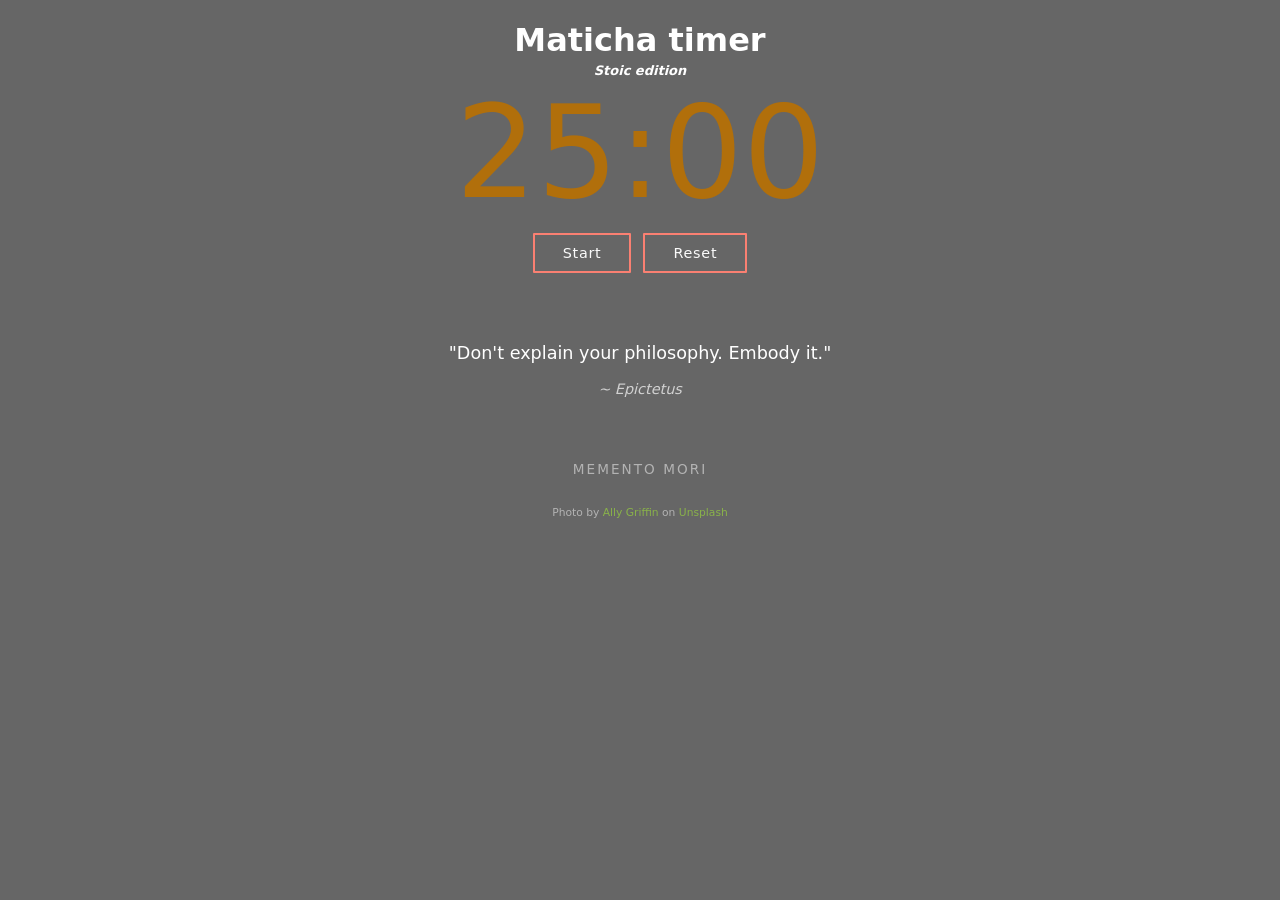
==== index.html @ 774fbf5d "Improve timer UX, code organization, and responsiveness - Replace Start/Stop with Start/Pause/Resume" ====
<!DOCTYPE html>
<html lang="en">
  <head>
    <meta charset="UTF-8" />
    <meta name="viewport" content="width=device-width, initial-scale=1.0" />
    <title>Maticha</title>
    <link rel="stylesheet" type="text/css" href="styles.css" />
  </head>
  <body>
    <h1 class="tracker_id">Maticha timer</h1>
    <h2 class="tracker_sup">Stoic edition</h2>

    <div class="timer-div">
      <p id="timer">25:00</p>
    </div>

    <div class="control-buttons">
      <button id="toggle-btn" onclick="toggleTimer()" aria-label="Start or pause the timer">Start</button>
      <button onclick="resetTimer()" aria-label="Reset the timer to 25 minutes">Reset</button>
    </div>

    <div class="quote-container"></div>

    <div class="memento">
      <p>Memento Mori</p>
    </div>

    <footer>
      <h6>
        Photo by <a href="https://unsplash.com/fr/@pixel_goods?utm_content=creditCopyText&utm_medium=referral&utm_source=unsplash">Ally Griffin</a> on <a href="https://unsplash.com/fr/photos/un-crane-avec-des-fleurs-dans-la-bouche-sur-fond-noir-hdWXQGLM7ps?utm_content=creditCopyText&utm_medium=referral&utm_source=unsplash">Unsplash</a>
      </h6>
    </footer>

    <script src="./script.js"></script>
  </body>
</html>
---- styles.css ----
@font-face {
  font-family: "Montserrat";
  src: url('fonts/Montserrat-Regular.ttf') format('truetype');
  font-weight: 400;
  font-style: normal;
}

body {
  text-align: center;
  color: white;
  font-family: "Montserrat", "Segoe UI", system-ui, sans-serif;
  background-image: linear-gradient(rgba(0,0,0,.6), rgba(0,0,0,.6)),
    url('https://images.unsplash.com/photo-1639266776002-a0c991bc26cf?q=80&w=2670&auto=format&fit=crop&ixlib=rb-4.0.3&ixid=M3wxMjA3fDB8MHxwaG90by1wYWdlfHx8fGVufDB8fHx8fA%3D%3D');
  background-size: cover;
  background-position: center center;
  background-attachment: fixed;
  min-height: 100vh;
  margin: 0;
}

#timer {
  font-size: 8em;
  color: rgb(177, 111, 11);
  margin: 0;
  line-height: 1;
}

.control-buttons {
  display: flex;
  justify-content: center;
  gap: 12px;
  margin-top: 1rem;
}

.control-buttons button {
  background: rgba(255, 255, 255, 0);
  color: #fafafa;
  border: 2px solid salmon;
  padding: 10px 28px;
  border-radius: 1px;
  cursor: pointer;
  font-family: inherit;
  font-size: 0.9rem;
  letter-spacing: 0.05em;
  transition: background-color 0.2s;
}

.control-buttons button:hover {
  background-color: #a30796;
}

.tracker_id {
  color: white;
  margin-bottom: 0;
}

.tracker_sup {
  font-size: small;
  font-style: italic;
  margin-top: 0.25rem;
}

.timer-div {
  margin: auto;
  text-align: center;
}

.quote-container {
  width: min(50%, 680px);
  margin: auto;
  text-align: center;
  padding: 3rem 1rem;
}

.quote-text {
  font-size: 1.1rem;
  line-height: 1.7;
  margin-bottom: 0.75rem;
}

.quote-author {
  font-size: 0.9rem;
  opacity: 0.7;
  font-style: italic;
  margin: 0;
}

.memento {
  opacity: 0.5;
  font-size: 0.85rem;
  letter-spacing: 0.15em;
  text-transform: uppercase;
  margin-top: 1rem;
}

footer {
  padding: 1rem;
}

footer h6 {
  font-weight: 400;
  opacity: 0.5;
  margin: 0;
}

a:link, a:visited {
  color: greenyellow;
  background-color: transparent;
  text-decoration: none;
}

@media (max-width: 600px) {
  #timer {
    font-size: 5em;
  }

  .quote-container {
    width: 90%;
  }
}
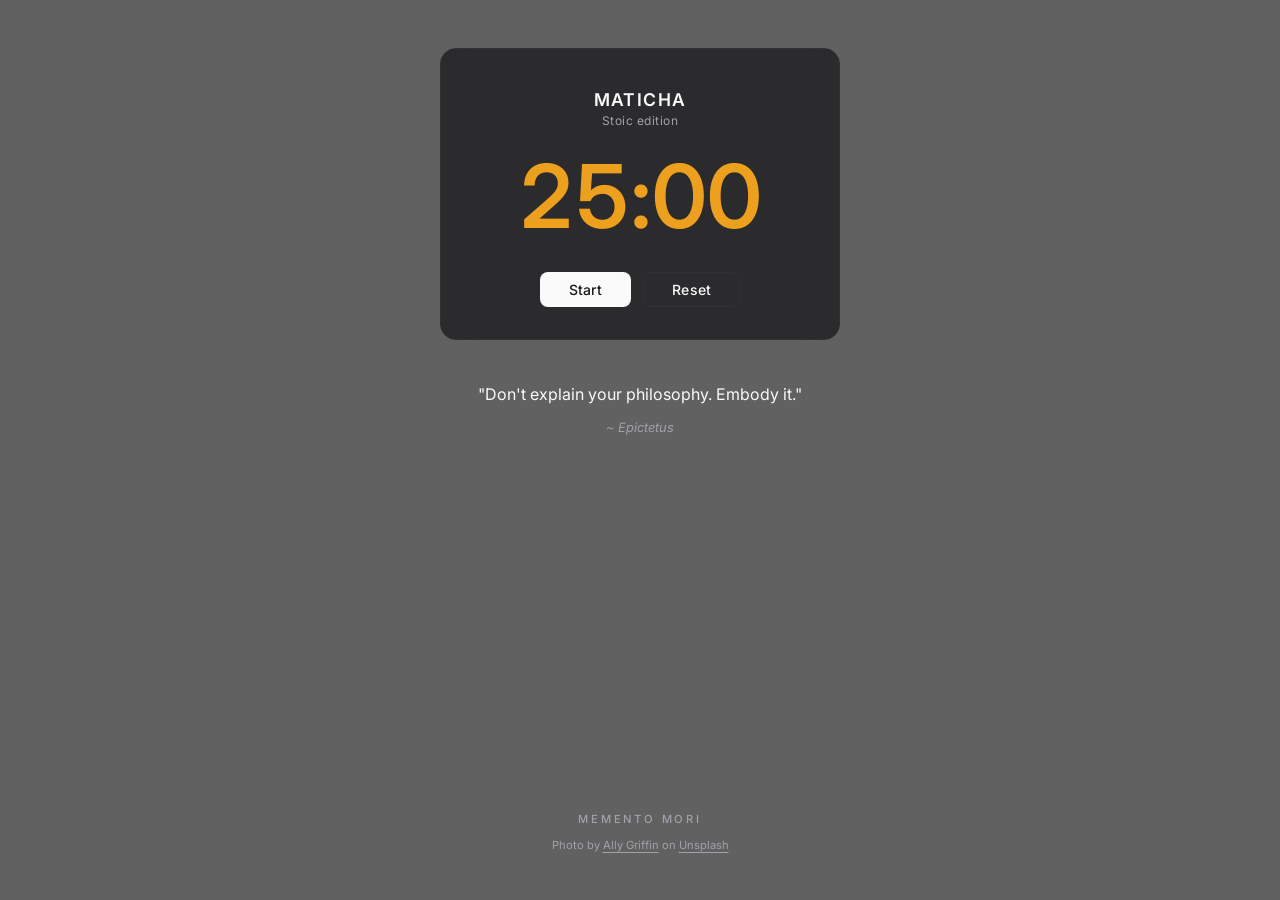
==== commit e02b837a: "Apply shadcn-inspired design system to vanilla app - Add CSS custom properties for all tokens: --for" ====
--- a/index.html
+++ b/index.html
@@ -4,31 +4,37 @@
     <meta charset="UTF-8" />
     <meta name="viewport" content="width=device-width, initial-scale=1.0" />
     <title>Maticha</title>
+    <link rel="preconnect" href="https://fonts.googleapis.com" />
+    <link rel="preconnect" href="https://fonts.gstatic.com" crossorigin />
+    <link href="https://fonts.googleapis.com/css2?family=Inter:wght@400;500;600&display=swap" rel="stylesheet" />
     <link rel="stylesheet" type="text/css" href="styles.css" />
   </head>
   <body>
-    <h1 class="tracker_id">Maticha timer</h1>
-    <h2 class="tracker_sup">Stoic edition</h2>
+    <div class="app-card">
+      <div class="card-header">
+        <h1 class="tracker_id">Maticha</h1>
+        <p class="tracker_sup">Stoic edition</p>
+      </div>
 
-    <div class="timer-div">
-      <p id="timer">25:00</p>
-    </div>
+      <div class="timer-div">
+        <p id="timer">25:00</p>
+      </div>
 
-    <div class="control-buttons">
-      <button id="toggle-btn" onclick="toggleTimer()" aria-label="Start or pause the timer">Start</button>
-      <button onclick="resetTimer()" aria-label="Reset the timer to 25 minutes">Reset</button>
+      <div class="control-buttons">
+        <button id="toggle-btn" class="btn-primary" onclick="toggleTimer()" aria-label="Start or pause the timer">Start</button>
+        <button class="btn-outline" onclick="resetTimer()" aria-label="Reset the timer to 25 minutes">Reset</button>
+      </div>
     </div>
 
     <div class="quote-container"></div>
 
-    <div class="memento">
-      <p>Memento Mori</p>
-    </div>
+    <div class="memento">Memento Mori</div>
 
     <footer>
-      <h6>
-        Photo by <a href="https://unsplash.com/fr/@pixel_goods?utm_content=creditCopyText&utm_medium=referral&utm_source=unsplash">Ally Griffin</a> on <a href="https://unsplash.com/fr/photos/un-crane-avec-des-fleurs-dans-la-bouche-sur-fond-noir-hdWXQGLM7ps?utm_content=creditCopyText&utm_medium=referral&utm_source=unsplash">Unsplash</a>
-      </h6>
+      <p>
+        Photo by <a href="https://unsplash.com/fr/@pixel_goods?utm_content=creditCopyText&utm_medium=referral&utm_source=unsplash">Ally Griffin</a>
+        on <a href="https://unsplash.com/fr/photos/un-crane-avec-des-fleurs-dans-la-bouche-sur-fond-noir-hdWXQGLM7ps?utm_content=creditCopyText&utm_medium=referral&utm_source=unsplash">Unsplash</a>
+      </p>
     </footer>
 
     <script src="./script.js"></script>
--- a/styles.css
+++ b/styles.css
@@ -1,120 +1,196 @@
-@font-face {
-  font-family: "Montserrat";
-  src: url('fonts/Montserrat-Regular.ttf') format('truetype');
-  font-weight: 400;
-  font-style: normal;
+/* shadcn-inspired design tokens */
+:root {
+  --foreground:        hsl(0 0% 98%);
+  --muted:             hsl(240 3.7% 15.9%);
+  --muted-foreground:  hsl(240 5% 64.9%);
+  --border:            hsl(240 3.7% 20%);
+  --card-bg:           hsl(240 10% 6% / 0.65);
+  --accent-timer:      hsl(38 85% 52%);
+  --radius:            0.5rem;
+}
+
+/* ─── Reset & base ─────────────────────────────────────────────────── */
+
+*, *::before, *::after {
+  box-sizing: border-box;
+  margin: 0;
+  padding: 0;
 }
 
 body {
-  text-align: center;
-  color: white;
-  font-family: "Montserrat", "Segoe UI", system-ui, sans-serif;
-  background-image: linear-gradient(rgba(0,0,0,.6), rgba(0,0,0,.6)),
+  font-family: "Inter", "Segoe UI", system-ui, sans-serif;
+  font-size: 16px;
+  color: var(--foreground);
+  background-image:
+    linear-gradient(rgba(0, 0, 0, 0.62), rgba(0, 0, 0, 0.62)),
     url('https://images.unsplash.com/photo-1639266776002-a0c991bc26cf?q=80&w=2670&auto=format&fit=crop&ixlib=rb-4.0.3&ixid=M3wxMjA3fDB8MHxwaG90by1wYWdlfHx8fGVufDB8fHx8fA%3D%3D');
   background-size: cover;
-  background-position: center center;
+  background-position: center;
   background-attachment: fixed;
   min-height: 100vh;
-  margin: 0;
+  display: flex;
+  flex-direction: column;
+  align-items: center;
+  padding: 3rem 1rem 2rem;
+}
+
+/* ─── Card ──────────────────────────────────────────────────────────── */
+
+.app-card {
+  background: var(--card-bg);
+  backdrop-filter: blur(16px);
+  -webkit-backdrop-filter: blur(16px);
+  border: 1px solid var(--border);
+  border-radius: calc(var(--radius) * 2);
+  padding: 2.5rem 3rem 2rem;
+  width: 100%;
+  max-width: 400px;
+  text-align: center;
+}
+
+.card-header {
+  margin-bottom: 1.5rem;
+}
+
+.tracker_id {
+  font-size: 1.1rem;
+  font-weight: 600;
+  letter-spacing: 0.08em;
+  text-transform: uppercase;
+  color: var(--foreground);
+}
+
+.tracker_sup {
+  font-size: 0.75rem;
+  font-weight: 400;
+  color: var(--muted-foreground);
+  letter-spacing: 0.04em;
+  margin-top: 0.2rem;
+}
+
+/* ─── Timer ─────────────────────────────────────────────────────────── */
+
+.timer-div {
+  margin-bottom: 2rem;
 }
 
 #timer {
-  font-size: 8em;
-  color: rgb(177, 111, 11);
-  margin: 0;
+  font-size: 5.5rem;
+  font-weight: 600;
+  color: var(--accent-timer);
+  letter-spacing: -0.02em;
   line-height: 1;
+  font-variant-numeric: tabular-nums;
 }
+
+/* ─── Buttons ───────────────────────────────────────────────────────── */
 
 .control-buttons {
   display: flex;
   justify-content: center;
-  gap: 12px;
-  margin-top: 1rem;
+  gap: 0.75rem;
 }
 
 .control-buttons button {
-  background: rgba(255, 255, 255, 0);
-  color: #fafafa;
-  border: 2px solid salmon;
-  padding: 10px 28px;
-  border-radius: 1px;
+  font-family: inherit;
+  font-size: 0.875rem;
+  font-weight: 500;
+  padding: 0.5rem 1.75rem;
+  border-radius: var(--radius);
   cursor: pointer;
-  font-family: inherit;
-  font-size: 0.9rem;
-  letter-spacing: 0.05em;
-  transition: background-color 0.2s;
+  transition: background-color 0.15s, opacity 0.15s;
+  letter-spacing: 0.02em;
 }
 
-.control-buttons button:hover {
-  background-color: #a30796;
+.btn-primary {
+  background: var(--foreground);
+  color: hsl(240 5.9% 10%);
+  border: 1px solid transparent;
 }
 
-.tracker_id {
-  color: white;
-  margin-bottom: 0;
+.btn-primary:hover {
+  opacity: 0.88;
 }
 
-.tracker_sup {
-  font-size: small;
-  font-style: italic;
-  margin-top: 0.25rem;
+.btn-outline {
+  background: transparent;
+  color: var(--foreground);
+  border: 1px solid var(--border);
 }
 
-.timer-div {
-  margin: auto;
-  text-align: center;
+.btn-outline:hover {
+  background: var(--muted);
 }
 
+/* ─── Quote ─────────────────────────────────────────────────────────── */
+
 .quote-container {
-  width: min(50%, 680px);
-  margin: auto;
+  width: min(52%, 640px);
   text-align: center;
-  padding: 3rem 1rem;
+  padding: 2.5rem 0;
+  flex-shrink: 0;
 }
 
 .quote-text {
-  font-size: 1.1rem;
-  line-height: 1.7;
+  font-size: 1rem;
+  line-height: 1.75;
+  color: var(--foreground);
   margin-bottom: 0.75rem;
 }
 
 .quote-author {
-  font-size: 0.9rem;
-  opacity: 0.7;
+  font-size: 0.8rem;
+  color: var(--muted-foreground);
   font-style: italic;
-  margin: 0;
 }
 
+/* ─── Memento Mori ──────────────────────────────────────────────────── */
+
 .memento {
-  opacity: 0.5;
-  font-size: 0.85rem;
-  letter-spacing: 0.15em;
+  font-size: 0.7rem;
+  font-weight: 500;
+  letter-spacing: 0.25em;
   text-transform: uppercase;
-  margin-top: 1rem;
+  color: var(--muted-foreground);
+  margin-top: auto;
+  padding-top: 2rem;
 }
 
+/* ─── Footer ────────────────────────────────────────────────────────── */
+
 footer {
-  padding: 1rem;
+  margin-top: 0.75rem;
+  padding-bottom: 1rem;
 }
 
-footer h6 {
-  font-weight: 400;
-  opacity: 0.5;
-  margin: 0;
+footer p {
+  font-size: 0.7rem;
+  color: var(--muted-foreground);
 }
 
-a:link, a:visited {
-  color: greenyellow;
-  background-color: transparent;
-  text-decoration: none;
+a {
+  color: var(--muted-foreground);
+  text-decoration: underline;
+  text-underline-offset: 3px;
+  transition: color 0.15s;
 }
 
-@media (max-width: 600px) {
+a:hover {
+  color: var(--foreground);
+}
+
+/* ─── Mobile ────────────────────────────────────────────────────────── */
+
+@media (max-width: 480px) {
+  .app-card {
+    padding: 2rem 1.5rem 1.5rem;
+  }
+
   #timer {
-    font-size: 5em;
+    font-size: 4rem;
   }
 
   .quote-container {
-    width: 90%;
+    width: 92%;
   }
 }
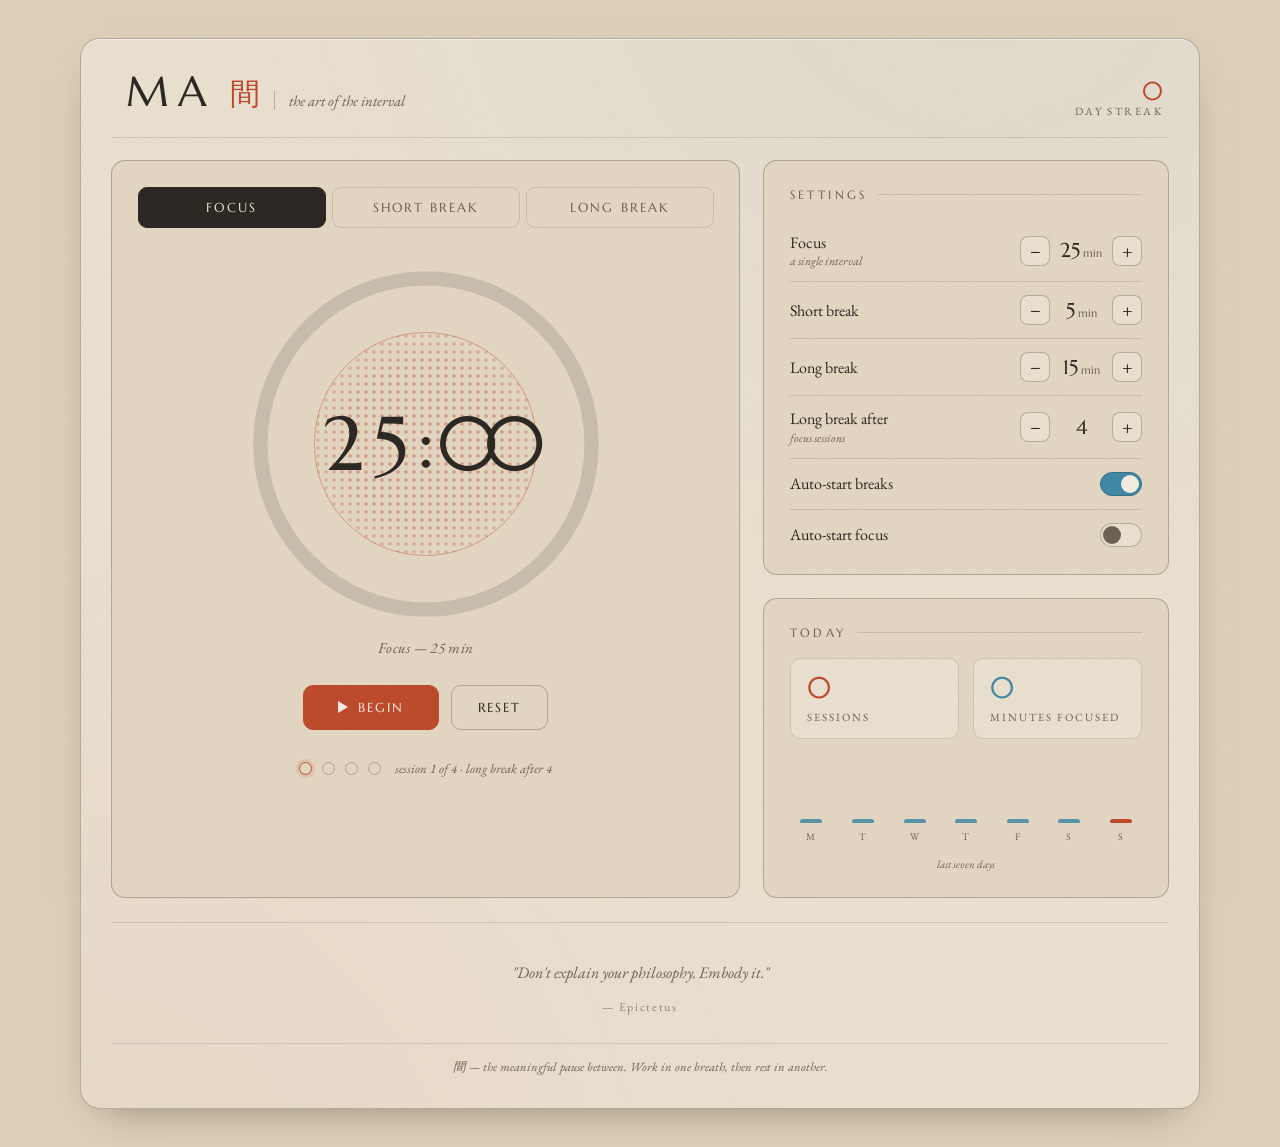
==== commit b39210ec: "Redesign as MA · 間 — woodblock aesthetic, full Pomodoro feature set Replaces the single-mode dark gl" ====
--- a/index.html
+++ b/index.html
@@ -1,42 +1,152 @@
 <!DOCTYPE html>
 <html lang="en">
-  <head>
-    <meta charset="UTF-8" />
-    <meta name="viewport" content="width=device-width, initial-scale=1.0" />
-    <title>Maticha</title>
-    <link rel="preconnect" href="https://fonts.googleapis.com" />
-    <link rel="preconnect" href="https://fonts.gstatic.com" crossorigin />
-    <link href="https://fonts.googleapis.com/css2?family=Inter:wght@400;500;600&display=swap" rel="stylesheet" />
-    <link rel="stylesheet" type="text/css" href="styles.css" />
-  </head>
-  <body>
-    <div class="app-card">
-      <div class="card-header">
-        <h1 class="tracker_id">Maticha</h1>
-        <p class="tracker_sup">Stoic edition</p>
+<head>
+  <meta charset="UTF-8" />
+  <meta name="viewport" content="width=device-width, initial-scale=1.0" />
+  <title>MA · 間 — Maticha</title>
+  <link rel="preconnect" href="https://fonts.googleapis.com" />
+  <link rel="preconnect" href="https://fonts.gstatic.com" crossorigin />
+  <link href="https://fonts.googleapis.com/css2?family=Marcellus&family=EB+Garamond:ital,wght@0,400;0,500;1,400&display=swap" rel="stylesheet" />
+  <link rel="stylesheet" href="styles.css" />
+</head>
+<body class="grain">
+  <div class="app">
+    <div class="board">
+
+      <div class="top">
+        <div class="brand">
+          <span class="mark">MA</span>
+          <span class="kanji">間</span>
+          <span class="tag">the art of the interval</span>
+        </div>
+        <div class="top-right">
+          <div class="streak">
+            <div class="n" id="streak-count">0</div>
+            <div class="l">day streak</div>
+          </div>
+        </div>
       </div>
 
-      <div class="timer-div">
-        <p id="timer">25:00</p>
+      <div class="grid">
+
+        <!-- Left panel: Timer -->
+        <div class="panel">
+          <div class="modes">
+            <button class="mode active" data-mode="focus">Focus</button>
+            <button class="mode" data-mode="short">Short Break</button>
+            <button class="mode" data-mode="long">Long Break</button>
+          </div>
+
+          <div class="hero">
+            <div class="dial">
+              <svg viewBox="0 0 100 100" aria-hidden="true">
+                <circle class="ring-track" cx="50" cy="50" r="46" />
+                <circle class="ring-prog" id="ring-prog" cx="50" cy="50" r="46"
+                  stroke-dasharray="289.027"
+                  stroke-dashoffset="289.027" />
+              </svg>
+              <div class="disc" id="disc">
+                <div class="time" id="timer-display"></div>
+              </div>
+            </div>
+
+            <div class="phase" id="phase-text">Focus — 25 min</div>
+
+            <div class="controls">
+              <button class="btn primary" id="toggle-btn" aria-label="Begin timer">
+                <span class="play"></span>Begin
+              </button>
+              <button class="btn" id="reset-btn" aria-label="Reset timer">Reset</button>
+            </div>
+
+            <div class="session">
+              <div class="dots" id="session-dots"></div>
+              <span class="lab" id="session-label"></span>
+            </div>
+          </div>
+        </div>
+
+        <!-- Right column: Settings + Stats -->
+        <div class="col-right">
+          <div class="panel">
+            <div class="panel-label">Settings</div>
+
+            <div class="set-row">
+              <div><div class="name">Focus</div><div class="sub">a single interval</div></div>
+              <div class="stepper" data-key="focus" data-min="5" data-max="90" data-step="5">
+                <button class="step-btn step-dec" aria-label="Decrease focus duration">−</button>
+                <div class="val"><span class="step-val">25</span><span class="unit"> min</span></div>
+                <button class="step-btn step-inc" aria-label="Increase focus duration">+</button>
+              </div>
+            </div>
+
+            <div class="set-row">
+              <div><div class="name">Short break</div></div>
+              <div class="stepper" data-key="short" data-min="1" data-max="30" data-step="1">
+                <button class="step-btn step-dec" aria-label="Decrease short break duration">−</button>
+                <div class="val"><span class="step-val">5</span><span class="unit"> min</span></div>
+                <button class="step-btn step-inc" aria-label="Increase short break duration">+</button>
+              </div>
+            </div>
+
+            <div class="set-row">
+              <div><div class="name">Long break</div></div>
+              <div class="stepper" data-key="long" data-min="5" data-max="45" data-step="5">
+                <button class="step-btn step-dec" aria-label="Decrease long break duration">−</button>
+                <div class="val"><span class="step-val">15</span><span class="unit"> min</span></div>
+                <button class="step-btn step-inc" aria-label="Increase long break duration">+</button>
+              </div>
+            </div>
+
+            <div class="set-row">
+              <div><div class="name">Long break after</div><div class="sub">focus sessions</div></div>
+              <div class="stepper" data-key="interval" data-min="2" data-max="8" data-step="1">
+                <button class="step-btn step-dec" aria-label="Decrease long break interval">−</button>
+                <div class="val"><span class="step-val">4</span><span class="unit"></span></div>
+                <button class="step-btn step-inc" aria-label="Increase long break interval">+</button>
+              </div>
+            </div>
+
+            <div class="set-row">
+              <div><div class="name">Auto-start breaks</div></div>
+              <button class="toggle on" data-key="autoBreak" aria-pressed="true" aria-label="Toggle auto-start breaks"></button>
+            </div>
+
+            <div class="set-row">
+              <div><div class="name">Auto-start focus</div></div>
+              <button class="toggle" data-key="autoFocus" aria-pressed="false" aria-label="Toggle auto-start focus"></button>
+            </div>
+          </div>
+
+          <div class="panel">
+            <div class="panel-label">Today</div>
+            <div class="stat-grid">
+              <div class="stat">
+                <div class="n red" id="stat-sessions">0</div>
+                <div class="l">sessions</div>
+              </div>
+              <div class="stat">
+                <div class="n blue" id="stat-minutes">0</div>
+                <div class="l">minutes focused</div>
+              </div>
+            </div>
+            <div class="chart" id="chart"></div>
+            <div class="chart-label">last seven days</div>
+          </div>
+        </div>
+
       </div>
 
-      <div class="control-buttons">
-        <button id="toggle-btn" class="btn-primary" onclick="toggleTimer()" aria-label="Start or pause the timer">Start</button>
-        <button class="btn-outline" onclick="resetTimer()" aria-label="Reset the timer to 25 minutes">Reset</button>
+      <!-- Stoic quotes -->
+      <div class="quote-row">
+        <p class="quote-text" id="quote-text"></p>
+        <p class="quote-author" id="quote-author"></p>
       </div>
+
+      <div class="note">間 — the meaningful pause between. Work in one breath, then rest in another.</div>
     </div>
+  </div>
 
-    <div class="quote-container"></div>
-
-    <div class="memento">Memento Mori</div>
-
-    <footer>
-      <p>
-        Photo by <a href="https://unsplash.com/fr/@pixel_goods?utm_content=creditCopyText&utm_medium=referral&utm_source=unsplash">Ally Griffin</a>
-        on <a href="https://unsplash.com/fr/photos/un-crane-avec-des-fleurs-dans-la-bouche-sur-fond-noir-hdWXQGLM7ps?utm_content=creditCopyText&utm_medium=referral&utm_source=unsplash">Unsplash</a>
-      </p>
-    </footer>
-
-    <script src="./script.js"></script>
-  </body>
+  <script src="./script.js"></script>
+</body>
 </html>
--- a/styles.css
+++ b/styles.css
@@ -1,196 +1,346 @@
-/* shadcn-inspired design tokens */
+/* ============================================================
+   MA · 間 — Maticha Focus Timer
+   Woodblock / ukiyo-e ink-print aesthetic
+   ============================================================ */
+
 :root {
-  --foreground:        hsl(0 0% 98%);
-  --muted:             hsl(240 3.7% 15.9%);
-  --muted-foreground:  hsl(240 5% 64.9%);
-  --border:            hsl(240 3.7% 20%);
-  --card-bg:           hsl(240 10% 6% / 0.65);
-  --accent-timer:      hsl(38 85% 52%);
-  --radius:            0.5rem;
-}
-
-/* ─── Reset & base ─────────────────────────────────────────────────── */
-
-*, *::before, *::after {
-  box-sizing: border-box;
-  margin: 0;
-  padding: 0;
-}
+  --paper:      #ddcfb8;
+  --paper-2:    #e9dfcf;
+  --paper-3:    #e2d6c2;
+  --red:        #bd4a2c;
+  --red-deep:   #a23a20;
+  --blue:       #3f88a3;
+  --blue-deep:  #336f88;
+  --ink:        #2c2823;
+  --ink-mute:   #6b6155;
+  --key:        rgba(44,40,35,.28);
+  --key-soft:   rgba(44,40,35,.14);
+  --shadow:     0 1px 0 rgba(255,255,255,.5) inset, 0 18px 40px -24px rgba(44,40,35,.55);
+  --serif:      'EB Garamond', Georgia, serif;
+  --display:    'Marcellus', 'EB Garamond', serif;
+  --r:          14px;
+}
+
+*, *::before, *::after { box-sizing: border-box; }
+html, body { margin: 0; height: 100%; }
 
 body {
-  font-family: "Inter", "Segoe UI", system-ui, sans-serif;
-  font-size: 16px;
-  color: var(--foreground);
-  background-image:
-    linear-gradient(rgba(0, 0, 0, 0.62), rgba(0, 0, 0, 0.62)),
-    url('https://images.unsplash.com/photo-1639266776002-a0c991bc26cf?q=80&w=2670&auto=format&fit=crop&ixlib=rb-4.0.3&ixid=M3wxMjA3fDB8MHxwaG90by1wYWdlfHx8fGVufDB8fHx8fA%3D%3D');
-  background-size: cover;
-  background-position: center;
-  background-attachment: fixed;
-  min-height: 100vh;
+  font-family: var(--serif);
+  color: var(--ink);
+  background: var(--paper);
+  -webkit-font-smoothing: antialiased;
+  text-rendering: optimizeLegibility;
+}
+
+/* paper grain overlay */
+.grain::before {
+  content: "";
+  position: fixed; inset: 0;
+  background-image: url("data:image/svg+xml,%3Csvg xmlns='http://www.w3.org/2000/svg' width='160' height='160'%3E%3Cfilter id='n'%3E%3CfeTurbulence type='fractalNoise' baseFrequency='.9' numOctaves='2' stitchTiles='stitch'/%3E%3C/filter%3E%3Crect width='100%25' height='100%25' filter='url(%23n)' opacity='.5'/%3E%3C/svg%3E");
+  opacity: .05;
+  mix-blend-mode: multiply;
+  pointer-events: none;
+  z-index: 9999;
+}
+
+/* ─── Layout ────────────────────────────────────────────────── */
+
+.app {
+  min-height: 100%;
   display: flex;
-  flex-direction: column;
   align-items: center;
-  padding: 3rem 1rem 2rem;
-}
-
-/* ─── Card ──────────────────────────────────────────────────────────── */
-
-.app-card {
-  background: var(--card-bg);
-  backdrop-filter: blur(16px);
-  -webkit-backdrop-filter: blur(16px);
-  border: 1px solid var(--border);
-  border-radius: calc(var(--radius) * 2);
-  padding: 2.5rem 3rem 2rem;
-  width: 100%;
-  max-width: 400px;
+  justify-content: center;
+  padding: clamp(16px,3vw,44px);
+}
+
+.board {
+  width: min(1120px,100%);
+  background:
+    radial-gradient(120% 120% at 80% -10%, rgba(63,136,163,.06), transparent 55%),
+    radial-gradient(120% 120% at 0% 110%, rgba(189,74,44,.06), transparent 55%),
+    var(--paper-2);
+  border: 1px solid var(--key);
+  border-radius: calc(var(--r) + 6px);
+  box-shadow: var(--shadow);
+  padding: clamp(18px,2.4vw,30px);
+}
+
+/* ─── Header ────────────────────────────────────────────────── */
+
+.top {
+  display: flex; align-items: flex-end; justify-content: space-between;
+  gap: 24px; padding: 4px 6px 20px;
+  border-bottom: 1px solid var(--key-soft);
+  margin-bottom: 22px;
+}
+.brand { display: flex; align-items: baseline; gap: 14px; }
+.brand .mark {
+  font-family: var(--display);
+  font-size: clamp(30px,3.4vw,42px);
+  letter-spacing: .22em;
+  line-height: .9;
+  padding-left: .22em;
+}
+.brand .kanji {
+  font-size: clamp(22px,2.6vw,30px);
+  color: var(--red);
+  font-family: var(--display);
+  position: relative; top: -2px;
+}
+.brand .tag {
+  font-style: italic; color: var(--ink-mute);
+  font-size: clamp(12px,1.3vw,15px);
+  border-left: 1px solid var(--key);
+  padding-left: 14px;
+}
+.top-right { display: flex; align-items: center; gap: 22px; }
+.streak { text-align: right; line-height: 1.1; }
+.streak .n { font-family: var(--display); font-size: 26px; color: var(--red); }
+.streak .l { font-size: 11px; letter-spacing: .22em; text-transform: uppercase; color: var(--ink-mute); }
+
+/* ─── Grid ──────────────────────────────────────────────────── */
+
+.grid {
+  display: grid;
+  grid-template-columns: 1.55fr 1fr;
+  gap: clamp(16px,1.8vw,24px);
+}
+@media (max-width: 840px) {
+  .grid { grid-template-columns: 1fr; }
+}
+
+/* ─── Panel ─────────────────────────────────────────────────── */
+
+.panel {
+  background: var(--paper-3);
+  border: 1px solid var(--key);
+  border-radius: var(--r);
+  padding: clamp(18px,2vw,26px);
+}
+.panel-label {
+  font-family: var(--display);
+  font-size: 12px; letter-spacing: .28em; text-transform: uppercase;
+  color: var(--ink-mute);
+  display: flex; align-items: center; gap: 10px;
+  margin-bottom: 18px;
+}
+.panel-label::after { content: ""; flex: 1; height: 1px; background: var(--key-soft); }
+
+.col-right { display: flex; flex-direction: column; gap: clamp(16px,1.8vw,24px); }
+
+/* ─── Mode tabs ─────────────────────────────────────────────── */
+
+.modes {
+  display: grid; grid-template-columns: repeat(3,1fr);
+  gap: 6px; margin-bottom: clamp(20px,3vw,34px);
+}
+.mode {
+  appearance: none; border: 1px solid var(--key-soft);
+  background: transparent; cursor: pointer;
+  font-family: var(--display); color: var(--ink-mute);
+  font-size: clamp(11px,1.2vw,13px); letter-spacing: .16em; text-transform: uppercase;
+  padding: 11px 6px; border-radius: 9px;
+  transition: .25s ease;
+}
+.mode:hover { color: var(--ink); border-color: var(--key); }
+.mode.active { color: var(--paper-2); background: var(--ink); border-color: var(--ink); }
+
+/* ─── Timer hero ────────────────────────────────────────────── */
+
+.hero { display: flex; flex-direction: column; align-items: center; }
+
+.dial {
+  position: relative;
+  width: clamp(248px,32vw,360px);
+  aspect-ratio: 1;
+  display: grid; place-items: center;
+  margin: 2px 0 8px;
+}
+.dial svg {
+  position: absolute; inset: 0; width: 100%; height: 100%;
+  transform: rotate(-90deg); overflow: visible;
+}
+.ring-track { fill: none; stroke: var(--key); stroke-width: 4; opacity: .5; }
+.ring-prog {
+  fill: none; stroke-width: 7; stroke-linecap: round;
+  transition: stroke-dashoffset .9s linear, stroke .5s ease;
+}
+
+/* halftone disc */
+.disc {
+  width: 62%; aspect-ratio: 1; border-radius: 50%;
+  display: grid; place-items: center;
+  position: relative; isolation: isolate;
+  transition: color .5s ease;
+}
+.disc::before {
+  content: ""; position: absolute; inset: 0; border-radius: 50%;
+  background: radial-gradient(circle at center, currentColor 28%, transparent 30%) 0 0 / 8px 8px;
+  opacity: .34;
+  -webkit-mask: radial-gradient(circle at center, #000 52%, transparent 96%);
+          mask: radial-gradient(circle at center, #000 52%, transparent 96%);
+  z-index: -1;
+}
+.disc::after {
+  content: ""; position: absolute; inset: 0; border-radius: 50%;
+  border: 1.5px solid currentColor; opacity: .42;
+  z-index: -1;
+}
+
+.time {
+  font-family: var(--display);
+  color: var(--ink);
+  font-size: clamp(48px,7vw,76px);
+  line-height: 1;
+  display: flex; align-items: baseline;
+  user-select: none;
+}
+.time .d { width: .62em; text-align: center; }
+.time .c { width: .3em; text-align: center; position: relative; top: -.04em; }
+
+.phase {
+  font-style: italic; color: var(--ink-mute);
+  font-size: clamp(13px,1.4vw,15px);
+  margin-top: 6px; letter-spacing: .02em;
+}
+
+/* ─── Controls ──────────────────────────────────────────────── */
+
+.controls {
+  display: flex; gap: 12px; align-items: center;
+  margin-top: clamp(18px,2.4vw,28px);
+}
+.btn {
+  appearance: none; cursor: pointer; font-family: var(--display);
+  letter-spacing: .14em; text-transform: uppercase; font-size: 13px;
+  border-radius: 10px; padding: 13px 26px;
+  border: 1px solid var(--key); background: transparent; color: var(--ink);
+  transition: .2s ease; display: inline-flex; align-items: center; gap: 10px;
+}
+.btn:hover { background: rgba(44,40,35,.06); }
+.btn.primary {
+  background: var(--red); border-color: var(--red); color: #f6ece0;
+  padding: 13px 34px;
+}
+.btn.primary:hover { background: var(--red-deep); }
+.btn .play {
+  width: 0; height: 0; border-style: solid;
+  border-width: 6px 0 6px 10px;
+  border-color: transparent transparent transparent currentColor;
+}
+.btn .pause { display: flex; gap: 3px; }
+.btn .pause i { width: 3px; height: 12px; background: currentColor; display: block; }
+
+/* ─── Session dots ──────────────────────────────────────────── */
+
+.session {
+  display: flex; align-items: center; gap: 14px;
+  margin-top: clamp(20px,2.6vw,30px);
+}
+.dots { display: flex; gap: 10px; }
+.dot {
+  width: 13px; height: 13px; border-radius: 50%;
+  border: 1.5px solid var(--key); position: relative; overflow: hidden;
+}
+.dot.done { border-color: var(--red); }
+.dot.done::before { content: ""; position: absolute; inset: 0; background: var(--red); }
+.dot.current { border-color: var(--red); box-shadow: 0 0 0 3px rgba(189,74,44,.14); }
+.session .lab { font-size: 13px; color: var(--ink-mute); font-style: italic; }
+
+/* ─── Settings ──────────────────────────────────────────────── */
+
+.set-row {
+  display: flex; align-items: center; justify-content: space-between;
+  padding: 13px 0; border-bottom: 1px solid var(--key-soft);
+}
+.set-row:last-child { border-bottom: 0; padding-bottom: 2px; }
+.set-row > div:first-child { display: flex; flex-direction: column; gap: 3px; padding-right: 14px; }
+.set-row .name { font-size: 16px; line-height: 1.2; }
+.set-row .sub { font-size: 12px; color: var(--ink-mute); font-style: italic; line-height: 1.1; }
+
+.stepper { flex: none; display: flex; align-items: center; gap: 4px; }
+.step-btn {
+  appearance: none; width: 30px; height: 30px; border-radius: 8px;
+  border: 1px solid var(--key); background: var(--paper-2); cursor: pointer;
+  color: var(--ink); font-size: 18px; line-height: 1; font-family: var(--serif);
+  display: grid; place-items: center; transition: .15s;
+}
+.step-btn:hover { background: rgba(255,255,255,.33); border-color: var(--ink); }
+.stepper .val { font-family: var(--display); font-size: 20px; min-width: 54px; text-align: center; }
+.stepper .unit { font-size: 11px; color: var(--ink-mute); }
+
+.toggle {
+  appearance: none; cursor: pointer; width: 42px; height: 24px; border-radius: 999px;
+  border: 1px solid var(--key); background: var(--paper-2); position: relative; transition: .22s;
+  flex-shrink: 0;
+}
+.toggle::after {
+  content: ""; position: absolute; top: 2px; left: 2px;
+  width: 18px; height: 18px; border-radius: 50%;
+  background: var(--ink-mute); transition: .22s;
+}
+.toggle.on { background: var(--blue); border-color: var(--blue-deep); }
+.toggle.on::after { left: 20px; background: #f3ece0; }
+
+/* ─── Stats ─────────────────────────────────────────────────── */
+
+.stat-grid { display: grid; grid-template-columns: 1fr 1fr; gap: 14px; margin-bottom: 20px; }
+.stat {
+  border: 1px solid var(--key-soft); border-radius: 10px; padding: 14px 16px;
+  background: var(--paper-2);
+}
+.stat .n { font-family: var(--display); font-size: 30px; line-height: 1; }
+.stat .n.red { color: var(--red); }
+.stat .n.blue { color: var(--blue); }
+.stat .l { font-size: 11px; letter-spacing: .18em; text-transform: uppercase; color: var(--ink-mute); margin-top: 7px; }
+
+.chart { display: flex; align-items: flex-end; gap: 8px; height: 84px; padding-top: 4px; }
+.bar-col { flex: 1; display: flex; flex-direction: column; align-items: center; gap: 7px; }
+.bar {
+  width: 100%; max-width: 22px; border-radius: 4px 4px 2px 2px;
+  background: var(--blue); opacity: .85; min-height: 3px;
+  transition: height .6s cubic-bezier(.2,.8,.2,1);
+}
+.bar.today { background: var(--red); opacity: 1; }
+.bar-col .day { font-size: 10px; letter-spacing: .1em; text-transform: uppercase; color: var(--ink-mute); }
+.chart-label { font-size: 11px; color: var(--ink-mute); font-style: italic; margin-top: 14px; text-align: center; }
+
+/* ─── Quotes ────────────────────────────────────────────────── */
+
+.quote-row {
+  margin-top: clamp(16px,2vw,24px);
+  padding: clamp(14px,1.8vw,20px) clamp(8px,4vw,60px) clamp(10px,1.4vw,16px);
+  border-top: 1px solid var(--key-soft);
   text-align: center;
 }
-
-.card-header {
-  margin-bottom: 1.5rem;
-}
-
-.tracker_id {
-  font-size: 1.1rem;
-  font-weight: 600;
-  letter-spacing: 0.08em;
-  text-transform: uppercase;
-  color: var(--foreground);
-}
-
-.tracker_sup {
-  font-size: 0.75rem;
-  font-weight: 400;
-  color: var(--muted-foreground);
-  letter-spacing: 0.04em;
-  margin-top: 0.2rem;
-}
-
-/* ─── Timer ─────────────────────────────────────────────────────────── */
-
-.timer-div {
-  margin-bottom: 2rem;
-}
-
-#timer {
-  font-size: 5.5rem;
-  font-weight: 600;
-  color: var(--accent-timer);
-  letter-spacing: -0.02em;
-  line-height: 1;
-  font-variant-numeric: tabular-nums;
-}
-
-/* ─── Buttons ───────────────────────────────────────────────────────── */
-
-.control-buttons {
-  display: flex;
-  justify-content: center;
-  gap: 0.75rem;
-}
-
-.control-buttons button {
-  font-family: inherit;
-  font-size: 0.875rem;
-  font-weight: 500;
-  padding: 0.5rem 1.75rem;
-  border-radius: var(--radius);
-  cursor: pointer;
-  transition: background-color 0.15s, opacity 0.15s;
-  letter-spacing: 0.02em;
-}
-
-.btn-primary {
-  background: var(--foreground);
-  color: hsl(240 5.9% 10%);
-  border: 1px solid transparent;
-}
-
-.btn-primary:hover {
-  opacity: 0.88;
-}
-
-.btn-outline {
-  background: transparent;
-  color: var(--foreground);
-  border: 1px solid var(--border);
-}
-
-.btn-outline:hover {
-  background: var(--muted);
-}
-
-/* ─── Quote ─────────────────────────────────────────────────────────── */
-
-.quote-container {
-  width: min(52%, 640px);
-  text-align: center;
-  padding: 2.5rem 0;
-  flex-shrink: 0;
-}
-
 .quote-text {
-  font-size: 1rem;
+  font-style: italic;
+  font-size: clamp(13px,1.5vw,16px);
+  color: var(--ink-mute);
   line-height: 1.75;
-  color: var(--foreground);
-  margin-bottom: 0.75rem;
-}
-
+  margin-bottom: 8px;
+}
 .quote-author {
-  font-size: 0.8rem;
-  color: var(--muted-foreground);
-  font-style: italic;
-}
-
-/* ─── Memento Mori ──────────────────────────────────────────────────── */
-
-.memento {
-  font-size: 0.7rem;
-  font-weight: 500;
-  letter-spacing: 0.25em;
-  text-transform: uppercase;
-  color: var(--muted-foreground);
-  margin-top: auto;
-  padding-top: 2rem;
-}
-
-/* ─── Footer ────────────────────────────────────────────────────────── */
-
-footer {
-  margin-top: 0.75rem;
-  padding-bottom: 1rem;
-}
-
-footer p {
-  font-size: 0.7rem;
-  color: var(--muted-foreground);
-}
-
-a {
-  color: var(--muted-foreground);
-  text-decoration: underline;
-  text-underline-offset: 3px;
-  transition: color 0.15s;
-}
-
-a:hover {
-  color: var(--foreground);
-}
-
-/* ─── Mobile ────────────────────────────────────────────────────────── */
+  font-size: 12px;
+  letter-spacing: .14em;
+  color: var(--ink-mute);
+  opacity: .7;
+}
+
+/* ─── Footnote ──────────────────────────────────────────────── */
+
+.note {
+  text-align: center; font-style: italic; color: var(--ink-mute);
+  font-size: 12.5px;
+  padding: 14px 0 2px;
+  border-top: 1px solid var(--key-soft);
+}
+
+/* ─── Mobile ────────────────────────────────────────────────── */
 
 @media (max-width: 480px) {
-  .app-card {
-    padding: 2rem 1.5rem 1.5rem;
-  }
-
-  #timer {
-    font-size: 4rem;
-  }
-
-  .quote-container {
-    width: 92%;
-  }
-}
+  .brand .tag { display: none; }
+  .dial { width: clamp(200px,82vw,280px); }
+  .time { font-size: clamp(38px,14vw,60px); }
+  .controls { flex-wrap: wrap; justify-content: center; }
+}
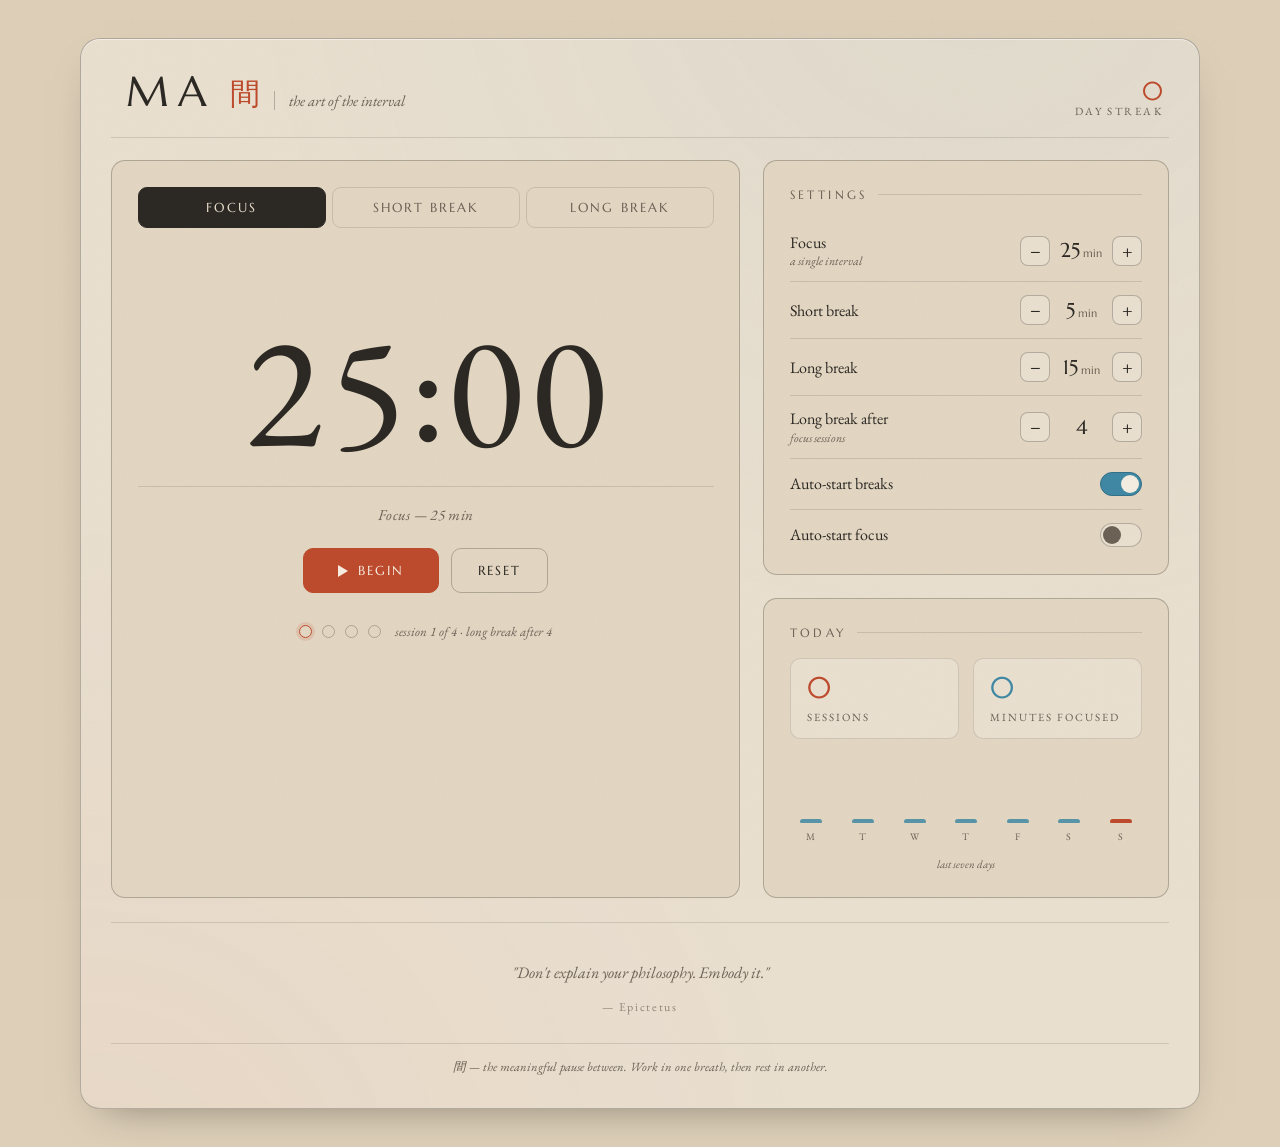
==== commit 69357e17: "Replace circular dial with large-digit + hairline-bar timer Removes the SVG ring + halftone disc ent" ====
--- a/index.html
+++ b/index.html
@@ -38,16 +38,11 @@
           </div>
 
           <div class="hero">
-            <div class="dial">
-              <svg viewBox="0 0 100 100" aria-hidden="true">
-                <circle class="ring-track" cx="50" cy="50" r="46" />
-                <circle class="ring-prog" id="ring-prog" cx="50" cy="50" r="46"
-                  stroke-dasharray="289.027"
-                  stroke-dashoffset="289.027" />
-              </svg>
-              <div class="disc" id="disc">
-                <div class="time" id="timer-display"></div>
-              </div>
+            <div class="timer-face">
+              <div class="time" id="timer-display"></div>
+            </div>
+            <div class="progress-track">
+              <div class="progress-fill" id="progress-fill"></div>
             </div>
 
             <div class="phase" id="phase-text">Focus — 25 min</div>
--- a/styles.css
+++ b/styles.css
@@ -149,66 +149,59 @@
 
 .hero { display: flex; flex-direction: column; align-items: center; }
 
-.dial {
-  position: relative;
-  width: clamp(248px,32vw,360px);
-  aspect-ratio: 1;
-  display: grid; place-items: center;
-  margin: 2px 0 8px;
-}
-.dial svg {
-  position: absolute; inset: 0; width: 100%; height: 100%;
-  transform: rotate(-90deg); overflow: visible;
-}
-.ring-track { fill: none; stroke: var(--key); stroke-width: 4; opacity: .5; }
-.ring-prog {
-  fill: none; stroke-width: 7; stroke-linecap: round;
-  transition: stroke-dashoffset .9s linear, stroke .5s ease;
-}
-
-/* halftone disc */
-.disc {
-  width: 62%; aspect-ratio: 1; border-radius: 50%;
-  display: grid; place-items: center;
-  position: relative; isolation: isolate;
-  transition: color .5s ease;
-}
-.disc::before {
-  content: ""; position: absolute; inset: 0; border-radius: 50%;
-  background: radial-gradient(circle at center, currentColor 28%, transparent 30%) 0 0 / 8px 8px;
-  opacity: .34;
-  -webkit-mask: radial-gradient(circle at center, #000 52%, transparent 96%);
-          mask: radial-gradient(circle at center, #000 52%, transparent 96%);
-  z-index: -1;
-}
-.disc::after {
-  content: ""; position: absolute; inset: 0; border-radius: 50%;
-  border: 1.5px solid currentColor; opacity: .42;
-  z-index: -1;
+.timer-face {
+  width: 100%;
+  padding: clamp(24px,4vw,48px) 0 clamp(8px,1.5vw,16px);
+  text-align: center;
 }
 
 .time {
-  font-family: var(--display);
+  font-family: var(--serif);
   color: var(--ink);
-  font-size: clamp(48px,7vw,76px);
+  font-size: clamp(80px,14vw,160px);
   line-height: 1;
-  display: flex; align-items: baseline;
+  display: flex; align-items: baseline; justify-content: center;
   user-select: none;
-}
-.time .d { width: .62em; text-align: center; }
-.time .c { width: .3em; text-align: center; position: relative; top: -.04em; }
+  letter-spacing: -.01em;
+}
+.time .d { width: .52em; text-align: center; }
+.time .c {
+  width: .22em; text-align: center;
+  position: relative; top: -.04em;
+}
+.time.running .c { animation: colon-blink 1s step-end infinite; }
+
+@keyframes colon-blink {
+  0%, 100% { opacity: 1; }
+  50%       { opacity: 0; }
+}
+
+/* hairline progress bar */
+.progress-track {
+  width: 100%; height: 1.5px;
+  background: var(--key-soft);
+  border-radius: 1px;
+  margin-bottom: clamp(10px,1.6vw,18px);
+  overflow: hidden;
+}
+.progress-fill {
+  height: 100%;
+  width: 0%;
+  border-radius: 1px;
+  transition: width 1s linear, background-color .5s ease;
+}
 
 .phase {
   font-style: italic; color: var(--ink-mute);
   font-size: clamp(13px,1.4vw,15px);
-  margin-top: 6px; letter-spacing: .02em;
+  letter-spacing: .02em;
 }
 
 /* ─── Controls ──────────────────────────────────────────────── */
 
 .controls {
   display: flex; gap: 12px; align-items: center;
-  margin-top: clamp(18px,2.4vw,28px);
+  margin-top: clamp(14px,2vw,24px);
 }
 .btn {
   appearance: none; cursor: pointer; font-family: var(--display);
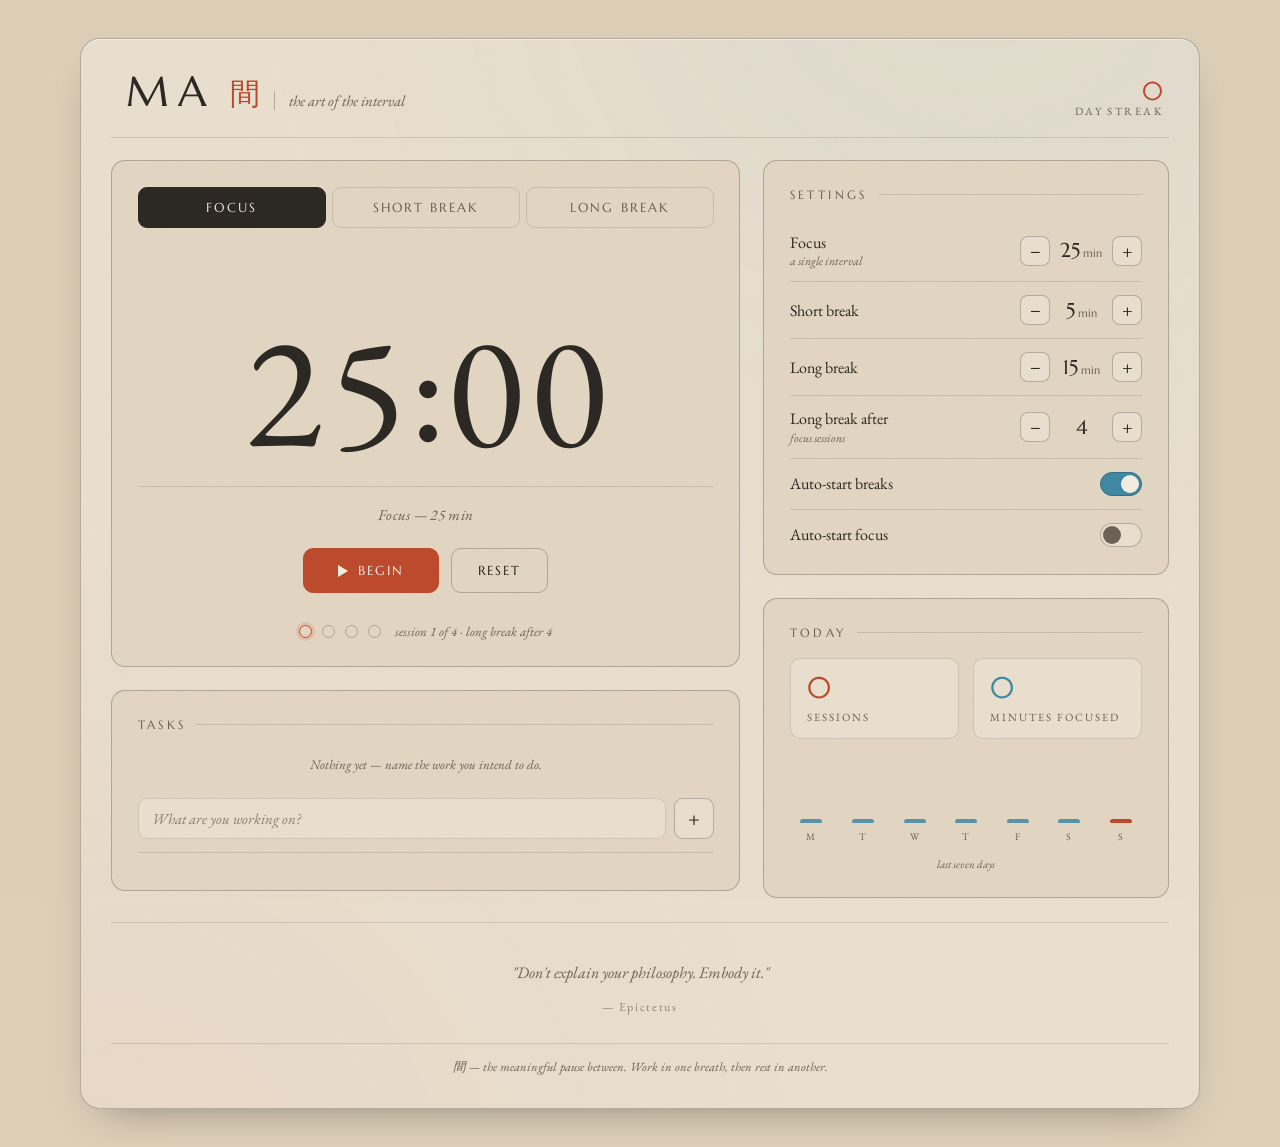
==== commit ced0c23b: "Add task list tied to focus sessions Adds a Tasks panel beneath the timer so a to-do list lives insi" ====
--- a/index.html
+++ b/index.html
@@ -29,7 +29,8 @@
 
       <div class="grid">
 
-        <!-- Left panel: Timer -->
+        <!-- Left column: Timer + Tasks -->
+        <div class="col-left">
         <div class="panel">
           <div class="modes">
             <button class="mode active" data-mode="focus">Focus</button>
@@ -59,6 +60,26 @@
               <span class="lab" id="session-label"></span>
             </div>
           </div>
+        </div>
+
+        <!-- Tasks -->
+        <div class="panel">
+          <div class="panel-label">Tasks</div>
+
+          <ul class="task-list" id="task-list"></ul>
+          <p class="task-empty" id="task-empty">Nothing yet — name the work you intend to do.</p>
+
+          <form class="task-add" id="task-form" autocomplete="off">
+            <input type="text" id="task-input" maxlength="120"
+              placeholder="What are you working on?" aria-label="New task" />
+            <button type="submit" class="task-add-btn" aria-label="Add task">+</button>
+          </form>
+
+          <div class="task-foot">
+            <span class="task-summary" id="task-summary"></span>
+            <button class="task-clear" id="task-clear" type="button">clear finished</button>
+          </div>
+        </div>
         </div>
 
         <!-- Right column: Settings + Stats -->
--- a/styles.css
+++ b/styles.css
@@ -126,6 +126,7 @@
 }
 .panel-label::after { content: ""; flex: 1; height: 1px; background: var(--key-soft); }
 
+.col-left,
 .col-right { display: flex; flex-direction: column; gap: clamp(16px,1.8vw,24px); }
 
 /* ─── Mode tabs ─────────────────────────────────────────────── */
@@ -298,6 +299,124 @@
 .bar-col .day { font-size: 10px; letter-spacing: .1em; text-transform: uppercase; color: var(--ink-mute); }
 .chart-label { font-size: 11px; color: var(--ink-mute); font-style: italic; margin-top: 14px; text-align: center; }
 
+/* ─── Tasks ─────────────────────────────────────────────────── */
+
+.task-list { list-style: none; margin: 0; padding: 0; }
+
+.task {
+  display: flex; align-items: center; gap: 11px;
+  padding: 11px 12px 11px 10px;
+  border: 1px solid var(--key-soft);
+  border-left: 3px solid transparent;
+  border-radius: 10px;
+  background: var(--paper-2);
+  margin-bottom: 8px;
+  transition: border-color .18s, opacity .18s, background-color .18s;
+}
+.task:hover { border-color: var(--key); }
+.task.active {
+  border-left-color: var(--red);
+  background: rgba(189,74,44,.05);
+}
+.task.done { opacity: .5; }
+.task.done .task-text { text-decoration: line-through; }
+
+/* completion check */
+.task-check {
+  appearance: none; flex: none; cursor: pointer;
+  width: 18px; height: 18px; border-radius: 50%;
+  border: 1.5px solid var(--key); background: transparent;
+  display: grid; place-items: center; transition: .18s;
+}
+.task-check:hover { border-color: var(--red); }
+.task-check::after {
+  content: ""; width: 8px; height: 8px; border-radius: 50%;
+  background: var(--red); transform: scale(0); transition: transform .18s;
+}
+.task.done .task-check { border-color: var(--red); }
+.task.done .task-check::after { transform: scale(1); }
+
+/* label — clicking selects the task as active */
+.task-text {
+  flex: 1; cursor: pointer;
+  font-size: 15px; line-height: 1.35;
+  word-break: break-word;
+  background: none; border: 0; padding: 0;
+  font-family: inherit; color: var(--ink);
+  text-align: left;
+}
+
+/* pomodoro tally + estimate stepper */
+.task-count {
+  flex: none; font-family: var(--display);
+  font-size: 14px; color: var(--ink-mute);
+  min-width: 34px; text-align: center;
+  font-variant-numeric: tabular-nums;
+}
+.task.active .task-count { color: var(--red); }
+
+.task-est { display: flex; gap: 2px; flex: none; }
+.task-est button {
+  appearance: none; cursor: pointer;
+  width: 20px; height: 20px; border-radius: 6px;
+  border: 1px solid var(--key-soft); background: transparent;
+  color: var(--ink-mute); font-family: var(--serif);
+  font-size: 13px; line-height: 1;
+  display: grid; place-items: center; transition: .15s;
+}
+.task-est button:hover { border-color: var(--ink); color: var(--ink); }
+
+.task-del {
+  appearance: none; cursor: pointer; flex: none;
+  width: 22px; height: 22px; border-radius: 6px;
+  border: 0; background: transparent;
+  color: var(--ink-mute); font-size: 17px; line-height: 1;
+  display: grid; place-items: center;
+  opacity: .45; transition: .15s;
+}
+.task-del:hover { opacity: 1; color: var(--red); background: rgba(189,74,44,.09); }
+
+.task-empty {
+  font-style: italic; color: var(--ink-mute);
+  font-size: 13px; text-align: center;
+  padding: 6px 0 12px;
+}
+
+/* add-task form */
+.task-add { display: flex; gap: 8px; margin-top: 12px; }
+.task-add input {
+  flex: 1; min-width: 0;
+  font-family: var(--serif); font-size: 15px; color: var(--ink);
+  background: var(--paper-2);
+  border: 1px solid var(--key-soft); border-radius: 9px;
+  padding: 10px 13px; transition: border-color .18s;
+}
+.task-add input::placeholder { color: var(--ink-mute); opacity: .75; font-style: italic; }
+.task-add input:focus { outline: none; border-color: var(--key); }
+.task-add-btn {
+  appearance: none; cursor: pointer; flex: none;
+  width: 40px; border-radius: 9px;
+  border: 1px solid var(--key); background: var(--paper-2);
+  color: var(--ink); font-family: var(--serif); font-size: 20px; line-height: 1;
+  display: grid; place-items: center; transition: .15s;
+}
+.task-add-btn:hover { background: var(--red); border-color: var(--red); color: #f6ece0; }
+
+.task-foot {
+  display: flex; align-items: center; justify-content: space-between;
+  gap: 12px; margin-top: 13px; padding-top: 12px;
+  border-top: 1px solid var(--key-soft);
+}
+.task-summary { font-size: 12.5px; font-style: italic; color: var(--ink-mute); }
+.task-clear {
+  appearance: none; cursor: pointer; border: 0; background: none;
+  font-family: var(--serif); font-size: 12.5px; font-style: italic;
+  color: var(--ink-mute); text-decoration: underline;
+  text-underline-offset: 3px; padding: 0; transition: color .15s;
+}
+.task-clear:hover { color: var(--red); }
+.task-clear[hidden] { display: none; }
+
 /* ─── Quotes ────────────────────────────────────────────────── */
 
 .quote-row {
@@ -333,7 +452,9 @@
 
 @media (max-width: 480px) {
   .brand .tag { display: none; }
-  .dial { width: clamp(200px,82vw,280px); }
   .time { font-size: clamp(38px,14vw,60px); }
   .controls { flex-wrap: wrap; justify-content: center; }
-}
+  .task { gap: 8px; padding-right: 8px; }
+  .task-text { font-size: 14px; }
+  .task-est { display: none; }
+}
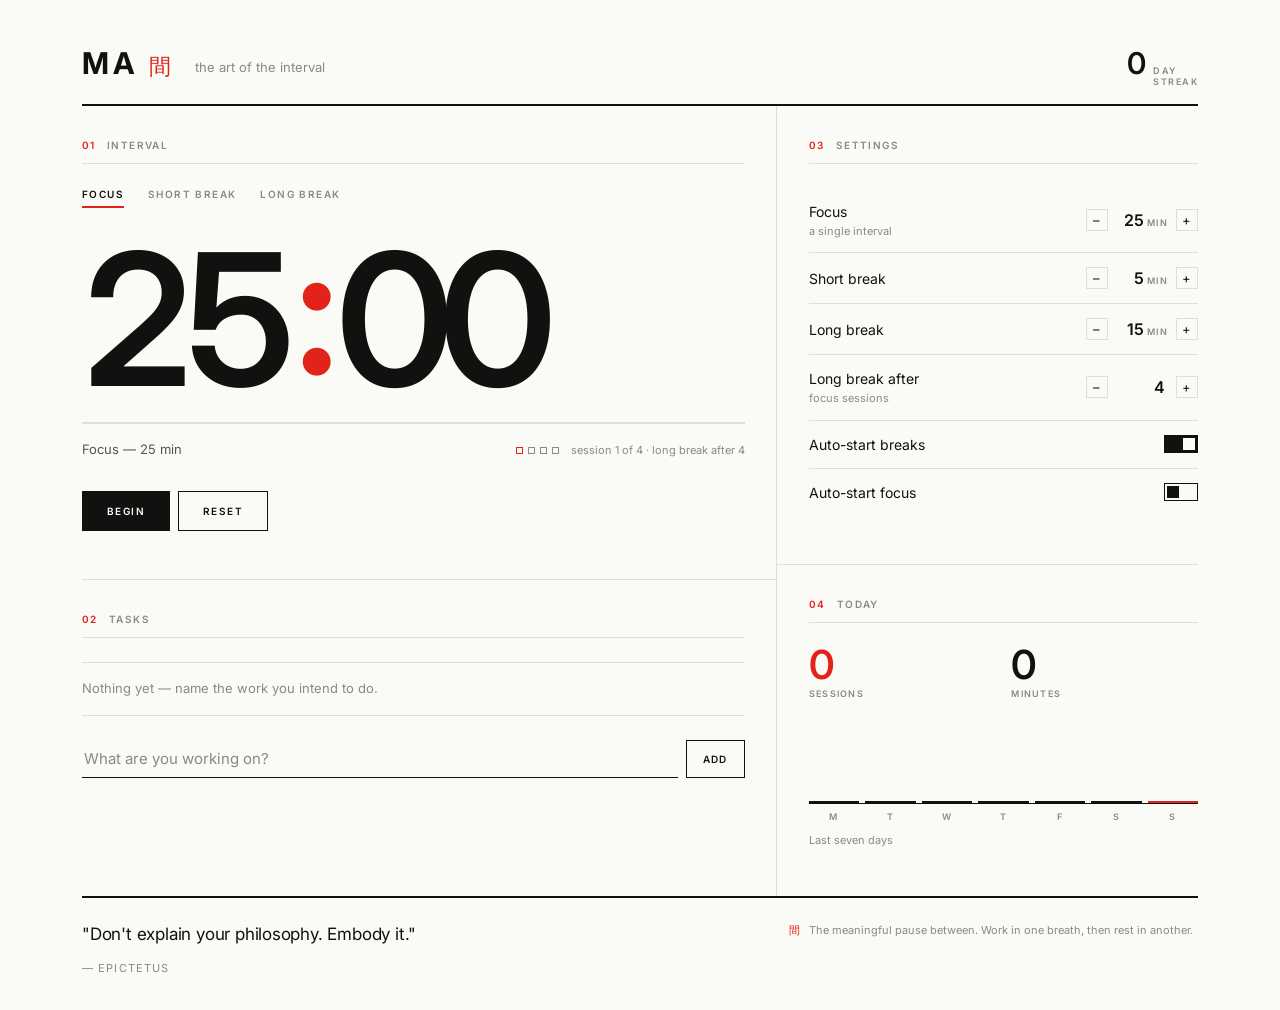
==== commit 79610ceb: "Restyle as Swiss-Japanese; drop dead font, add README Theme ----- Replaces the ukiyo-e woodblock tre" ====
--- a/index.html
+++ b/index.html
@@ -3,68 +3,71 @@
 <head>
   <meta charset="UTF-8" />
   <meta name="viewport" content="width=device-width, initial-scale=1.0" />
-  <title>MA · 間 — Maticha</title>
+  <title>MA · 間 — Focus Timer</title>
+  <meta name="description" content="A Pomodoro focus timer built around 間 (ma), the meaningful interval." />
+  <meta name="theme-color" content="#FAFAF7" />
   <link rel="preconnect" href="https://fonts.googleapis.com" />
   <link rel="preconnect" href="https://fonts.gstatic.com" crossorigin />
-  <link href="https://fonts.googleapis.com/css2?family=Marcellus&family=EB+Garamond:ital,wght@0,400;0,500;1,400&display=swap" rel="stylesheet" />
+  <link href="https://fonts.googleapis.com/css2?family=Inter:wght@400;500;600;700&display=swap" rel="stylesheet" />
   <link rel="stylesheet" href="styles.css" />
 </head>
-<body class="grain">
-  <div class="app">
-    <div class="board">
+<body>
+  <div class="page">
 
-      <div class="top">
-        <div class="brand">
-          <span class="mark">MA</span>
-          <span class="kanji">間</span>
-          <span class="tag">the art of the interval</span>
-        </div>
-        <div class="top-right">
-          <div class="streak">
-            <div class="n" id="streak-count">0</div>
-            <div class="l">day streak</div>
+    <header class="masthead">
+      <div class="mast-id">
+        <span class="mark">MA</span>
+        <span class="kanji">間</span>
+      </div>
+      <p class="mast-tag">the art of the interval</p>
+      <div class="mast-streak">
+        <span class="streak-n" id="streak-count">0</span>
+        <span class="streak-l">day<br />streak</span>
+      </div>
+    </header>
+
+    <main class="grid">
+
+      <!-- ─── Main column ─────────────────────────────── -->
+      <div class="col-main">
+
+        <section class="block">
+          <div class="block-head">
+            <span class="idx">01</span>
+            <h2 class="block-title">Interval</h2>
           </div>
-        </div>
-      </div>
 
-      <div class="grid">
-
-        <!-- Left column: Timer + Tasks -->
-        <div class="col-left">
-        <div class="panel">
-          <div class="modes">
-            <button class="mode active" data-mode="focus">Focus</button>
+          <nav class="modes" aria-label="Timer mode">
+            <button class="mode is-active" data-mode="focus">Focus</button>
             <button class="mode" data-mode="short">Short Break</button>
             <button class="mode" data-mode="long">Long Break</button>
+          </nav>
+
+          <div class="time" id="timer-display"></div>
+
+          <div class="progress-track">
+            <div class="progress-fill" id="progress-fill"></div>
           </div>
 
-          <div class="hero">
-            <div class="timer-face">
-              <div class="time" id="timer-display"></div>
-            </div>
-            <div class="progress-track">
-              <div class="progress-fill" id="progress-fill"></div>
-            </div>
-
-            <div class="phase" id="phase-text">Focus — 25 min</div>
-
-            <div class="controls">
-              <button class="btn primary" id="toggle-btn" aria-label="Begin timer">
-                <span class="play"></span>Begin
-              </button>
-              <button class="btn" id="reset-btn" aria-label="Reset timer">Reset</button>
-            </div>
-
+          <div class="meta-row">
+            <p class="phase" id="phase-text">Focus — 25 min</p>
             <div class="session">
               <div class="dots" id="session-dots"></div>
               <span class="lab" id="session-label"></span>
             </div>
           </div>
-        </div>
 
-        <!-- Tasks -->
-        <div class="panel">
-          <div class="panel-label">Tasks</div>
+          <div class="controls">
+            <button class="btn btn-primary" id="toggle-btn" aria-label="Begin timer">Begin</button>
+            <button class="btn" id="reset-btn" aria-label="Reset timer">Reset</button>
+          </div>
+        </section>
+
+        <section class="block">
+          <div class="block-head">
+            <span class="idx">02</span>
+            <h2 class="block-title">Tasks</h2>
+          </div>
 
           <ul class="task-list" id="task-list"></ul>
           <p class="task-empty" id="task-empty">Nothing yet — name the work you intend to do.</p>
@@ -72,95 +75,103 @@
           <form class="task-add" id="task-form" autocomplete="off">
             <input type="text" id="task-input" maxlength="120"
               placeholder="What are you working on?" aria-label="New task" />
-            <button type="submit" class="task-add-btn" aria-label="Add task">+</button>
+            <button type="submit" class="task-add-btn" aria-label="Add task">Add</button>
           </form>
 
           <div class="task-foot">
             <span class="task-summary" id="task-summary"></span>
-            <button class="task-clear" id="task-clear" type="button">clear finished</button>
+            <button class="task-clear" id="task-clear" type="button">Clear finished</button>
           </div>
-        </div>
-        </div>
+        </section>
+      </div>
 
-        <!-- Right column: Settings + Stats -->
-        <div class="col-right">
-          <div class="panel">
-            <div class="panel-label">Settings</div>
+      <!-- ─── Side column ─────────────────────────────── -->
+      <div class="col-side">
 
-            <div class="set-row">
-              <div><div class="name">Focus</div><div class="sub">a single interval</div></div>
-              <div class="stepper" data-key="focus" data-min="5" data-max="90" data-step="5">
-                <button class="step-btn step-dec" aria-label="Decrease focus duration">−</button>
-                <div class="val"><span class="step-val">25</span><span class="unit"> min</span></div>
-                <button class="step-btn step-inc" aria-label="Increase focus duration">+</button>
-              </div>
-            </div>
+        <section class="block">
+          <div class="block-head">
+            <span class="idx">03</span>
+            <h2 class="block-title">Settings</h2>
+          </div>
 
-            <div class="set-row">
-              <div><div class="name">Short break</div></div>
-              <div class="stepper" data-key="short" data-min="1" data-max="30" data-step="1">
-                <button class="step-btn step-dec" aria-label="Decrease short break duration">−</button>
-                <div class="val"><span class="step-val">5</span><span class="unit"> min</span></div>
-                <button class="step-btn step-inc" aria-label="Increase short break duration">+</button>
-              </div>
-            </div>
-
-            <div class="set-row">
-              <div><div class="name">Long break</div></div>
-              <div class="stepper" data-key="long" data-min="5" data-max="45" data-step="5">
-                <button class="step-btn step-dec" aria-label="Decrease long break duration">−</button>
-                <div class="val"><span class="step-val">15</span><span class="unit"> min</span></div>
-                <button class="step-btn step-inc" aria-label="Increase long break duration">+</button>
-              </div>
-            </div>
-
-            <div class="set-row">
-              <div><div class="name">Long break after</div><div class="sub">focus sessions</div></div>
-              <div class="stepper" data-key="interval" data-min="2" data-max="8" data-step="1">
-                <button class="step-btn step-dec" aria-label="Decrease long break interval">−</button>
-                <div class="val"><span class="step-val">4</span><span class="unit"></span></div>
-                <button class="step-btn step-inc" aria-label="Increase long break interval">+</button>
-              </div>
-            </div>
-
-            <div class="set-row">
-              <div><div class="name">Auto-start breaks</div></div>
-              <button class="toggle on" data-key="autoBreak" aria-pressed="true" aria-label="Toggle auto-start breaks"></button>
-            </div>
-
-            <div class="set-row">
-              <div><div class="name">Auto-start focus</div></div>
-              <button class="toggle" data-key="autoFocus" aria-pressed="false" aria-label="Toggle auto-start focus"></button>
+          <div class="set-row">
+            <div class="set-label"><span class="name">Focus</span><span class="sub">a single interval</span></div>
+            <div class="stepper" data-key="focus" data-min="5" data-max="90" data-step="5">
+              <button class="step-btn step-dec" aria-label="Decrease focus duration">–</button>
+              <span class="val"><span class="step-val">25</span><span class="unit">min</span></span>
+              <button class="step-btn step-inc" aria-label="Increase focus duration">+</button>
             </div>
           </div>
 
-          <div class="panel">
-            <div class="panel-label">Today</div>
-            <div class="stat-grid">
-              <div class="stat">
-                <div class="n red" id="stat-sessions">0</div>
-                <div class="l">sessions</div>
-              </div>
-              <div class="stat">
-                <div class="n blue" id="stat-minutes">0</div>
-                <div class="l">minutes focused</div>
-              </div>
+          <div class="set-row">
+            <div class="set-label"><span class="name">Short break</span></div>
+            <div class="stepper" data-key="short" data-min="1" data-max="30" data-step="1">
+              <button class="step-btn step-dec" aria-label="Decrease short break duration">–</button>
+              <span class="val"><span class="step-val">5</span><span class="unit">min</span></span>
+              <button class="step-btn step-inc" aria-label="Increase short break duration">+</button>
             </div>
-            <div class="chart" id="chart"></div>
-            <div class="chart-label">last seven days</div>
           </div>
-        </div>
 
+          <div class="set-row">
+            <div class="set-label"><span class="name">Long break</span></div>
+            <div class="stepper" data-key="long" data-min="5" data-max="45" data-step="5">
+              <button class="step-btn step-dec" aria-label="Decrease long break duration">–</button>
+              <span class="val"><span class="step-val">15</span><span class="unit">min</span></span>
+              <button class="step-btn step-inc" aria-label="Increase long break duration">+</button>
+            </div>
+          </div>
+
+          <div class="set-row">
+            <div class="set-label"><span class="name">Long break after</span><span class="sub">focus sessions</span></div>
+            <div class="stepper" data-key="interval" data-min="2" data-max="8" data-step="1">
+              <button class="step-btn step-dec" aria-label="Decrease long break interval">–</button>
+              <span class="val"><span class="step-val">4</span><span class="unit"></span></span>
+              <button class="step-btn step-inc" aria-label="Increase long break interval">+</button>
+            </div>
+          </div>
+
+          <div class="set-row">
+            <div class="set-label"><span class="name">Auto-start breaks</span></div>
+            <button class="toggle is-on" data-key="autoBreak" aria-pressed="true" aria-label="Toggle auto-start breaks"></button>
+          </div>
+
+          <div class="set-row">
+            <div class="set-label"><span class="name">Auto-start focus</span></div>
+            <button class="toggle" data-key="autoFocus" aria-pressed="false" aria-label="Toggle auto-start focus"></button>
+          </div>
+        </section>
+
+        <section class="block">
+          <div class="block-head">
+            <span class="idx">04</span>
+            <h2 class="block-title">Today</h2>
+          </div>
+
+          <div class="stat-grid">
+            <div class="stat">
+              <span class="stat-n accent" id="stat-sessions">0</span>
+              <span class="stat-l">Sessions</span>
+            </div>
+            <div class="stat">
+              <span class="stat-n" id="stat-minutes">0</span>
+              <span class="stat-l">Minutes</span>
+            </div>
+          </div>
+
+          <div class="chart" id="chart"></div>
+          <p class="chart-label">Last seven days</p>
+        </section>
       </div>
+    </main>
 
-      <!-- Stoic quotes -->
-      <div class="quote-row">
+    <footer class="footer">
+      <blockquote class="quote">
         <p class="quote-text" id="quote-text"></p>
-        <p class="quote-author" id="quote-author"></p>
-      </div>
+        <cite class="quote-author" id="quote-author"></cite>
+      </blockquote>
+      <p class="colophon"><span class="colophon-kanji">間</span> The meaningful pause between. Work in one breath, then rest in another.</p>
+    </footer>
 
-      <div class="note">間 — the meaningful pause between. Work in one breath, then rest in another.</div>
-    </div>
   </div>
 
   <script src="./script.js"></script>
--- a/styles.css
+++ b/styles.css
@@ -1,460 +1,487 @@
 /* ============================================================
-   MA · 間 — Maticha Focus Timer
-   Woodblock / ukiyo-e ink-print aesthetic
+   MA · 間 — Focus Timer
+   Swiss typographic grid, Japanese restraint.
+   Ink, paper, and one signal red. No ornament.
    ============================================================ */
 
 :root {
-  --paper:      #ddcfb8;
-  --paper-2:    #e9dfcf;
-  --paper-3:    #e2d6c2;
-  --red:        #bd4a2c;
-  --red-deep:   #a23a20;
-  --blue:       #3f88a3;
-  --blue-deep:  #336f88;
-  --ink:        #2c2823;
-  --ink-mute:   #6b6155;
-  --key:        rgba(44,40,35,.28);
-  --key-soft:   rgba(44,40,35,.14);
-  --shadow:     0 1px 0 rgba(255,255,255,.5) inset, 0 18px 40px -24px rgba(44,40,35,.55);
-  --serif:      'EB Garamond', Georgia, serif;
-  --display:    'Marcellus', 'EB Garamond', serif;
-  --r:          14px;
+  /* paper & ink */
+  --paper:     #fafaf7;
+  --paper-2:   #f1f1ec;
+  --ink:       #111110;
+  --ink-70:    #55554f;
+  --ink-45:    #8a8a82;
+  --rule:      #dededa;
+  --rule-firm: #111110;
+
+  /* the single accent — focus, and nothing else */
+  --red:       #e2231a;
+
+  --sans: "Inter", -apple-system, BlinkMacSystemFont, "Helvetica Neue", Arial, sans-serif;
+  --jp:   "Hiragino Sans", "Noto Sans JP", "Yu Gothic", var(--sans);
+
+  /* 8px baseline grid */
+  --u:  8px;
+  --u2: 16px;
+  --u3: 24px;
+  --u4: 32px;
+  --u6: 48px;
 }
 
 *, *::before, *::after { box-sizing: border-box; }
-html, body { margin: 0; height: 100%; }
+
+html, body { margin: 0; }
+
+/* Buttons otherwise keep the UA's 1px/6px padding, which squeezes small
+   fixed-size controls narrower than their centred contents — an overflowing
+   grid item is pinned to the start edge instead of centring. Rules that set
+   their own padding still win on specificity. */
+button { padding: 0; }
 
 body {
-  font-family: var(--serif);
+  font-family: var(--sans);
+  font-size: 15px;
+  line-height: 1.5;
   color: var(--ink);
   background: var(--paper);
   -webkit-font-smoothing: antialiased;
-  text-rendering: optimizeLegibility;
-}
-
-/* paper grain overlay */
-.grain::before {
-  content: "";
-  position: fixed; inset: 0;
-  background-image: url("data:image/svg+xml,%3Csvg xmlns='http://www.w3.org/2000/svg' width='160' height='160'%3E%3Cfilter id='n'%3E%3CfeTurbulence type='fractalNoise' baseFrequency='.9' numOctaves='2' stitchTiles='stitch'/%3E%3C/filter%3E%3Crect width='100%25' height='100%25' filter='url(%23n)' opacity='.5'/%3E%3C/svg%3E");
-  opacity: .05;
-  mix-blend-mode: multiply;
-  pointer-events: none;
-  z-index: 9999;
-}
-
-/* ─── Layout ────────────────────────────────────────────────── */
-
-.app {
-  min-height: 100%;
-  display: flex;
-  align-items: center;
-  justify-content: center;
-  padding: clamp(16px,3vw,44px);
-}
-
-.board {
-  width: min(1120px,100%);
-  background:
-    radial-gradient(120% 120% at 80% -10%, rgba(63,136,163,.06), transparent 55%),
-    radial-gradient(120% 120% at 0% 110%, rgba(189,74,44,.06), transparent 55%),
-    var(--paper-2);
-  border: 1px solid var(--key);
-  border-radius: calc(var(--r) + 6px);
-  box-shadow: var(--shadow);
-  padding: clamp(18px,2.4vw,30px);
-}
-
-/* ─── Header ────────────────────────────────────────────────── */
-
-.top {
-  display: flex; align-items: flex-end; justify-content: space-between;
-  gap: 24px; padding: 4px 6px 20px;
-  border-bottom: 1px solid var(--key-soft);
-  margin-bottom: 22px;
-}
-.brand { display: flex; align-items: baseline; gap: 14px; }
-.brand .mark {
-  font-family: var(--display);
-  font-size: clamp(30px,3.4vw,42px);
-  letter-spacing: .22em;
-  line-height: .9;
-  padding-left: .22em;
-}
-.brand .kanji {
-  font-size: clamp(22px,2.6vw,30px);
+  -moz-osx-font-smoothing: grayscale;
+  font-feature-settings: "tnum" 0;
+}
+
+.page {
+  max-width: 1180px;
+  margin: 0 auto;
+  padding: var(--u6) var(--u4) var(--u4);
+}
+
+/* ─── Shared type ───────────────────────────────────────────── */
+
+.idx,
+.block-title,
+.mode,
+.streak-l,
+.stat-l,
+.btn,
+.task-add-btn,
+.task-clear,
+.unit,
+.day {
+  text-transform: uppercase;
+  letter-spacing: .14em;
+  font-weight: 600;
+}
+
+/* ─── Masthead ──────────────────────────────────────────────── */
+
+.masthead {
+  display: grid;
+  grid-template-columns: auto 1fr auto;
+  align-items: baseline;
+  gap: var(--u3);
+  padding-bottom: var(--u2);
+  border-bottom: 2px solid var(--rule-firm);
+}
+
+.mast-id { display: flex; align-items: baseline; gap: 10px; }
+
+.mark {
+  font-size: 30px;
+  font-weight: 700;
+  letter-spacing: .14em;
+  line-height: 1;
+}
+.kanji {
+  font-family: var(--jp);
+  font-size: 22px;
+  font-weight: 500;
   color: var(--red);
-  font-family: var(--display);
-  position: relative; top: -2px;
-}
-.brand .tag {
-  font-style: italic; color: var(--ink-mute);
-  font-size: clamp(12px,1.3vw,15px);
-  border-left: 1px solid var(--key);
-  padding-left: 14px;
-}
-.top-right { display: flex; align-items: center; gap: 22px; }
-.streak { text-align: right; line-height: 1.1; }
-.streak .n { font-family: var(--display); font-size: 26px; color: var(--red); }
-.streak .l { font-size: 11px; letter-spacing: .22em; text-transform: uppercase; color: var(--ink-mute); }
+  line-height: 1;
+}
+
+.mast-tag {
+  margin: 0;
+  font-size: 13px;
+  color: var(--ink-45);
+  justify-self: start;
+  align-self: center;
+}
+
+.mast-streak {
+  display: flex; align-items: baseline; gap: 8px;
+  justify-self: end;
+}
+.streak-n {
+  font-size: 30px; font-weight: 600;
+  line-height: 1; letter-spacing: -.03em;
+  font-variant-numeric: tabular-nums;
+}
+.streak-l {
+  font-size: 9px; line-height: 1.25;
+  color: var(--ink-45);
+  letter-spacing: .16em;
+}
 
 /* ─── Grid ──────────────────────────────────────────────────── */
 
 .grid {
   display: grid;
-  grid-template-columns: 1.55fr 1fr;
-  gap: clamp(16px,1.8vw,24px);
-}
-@media (max-width: 840px) {
-  .grid { grid-template-columns: 1fr; }
-}
-
-/* ─── Panel ─────────────────────────────────────────────────── */
-
-.panel {
-  background: var(--paper-3);
-  border: 1px solid var(--key);
-  border-radius: var(--r);
-  padding: clamp(18px,2vw,26px);
-}
-.panel-label {
-  font-family: var(--display);
-  font-size: 12px; letter-spacing: .28em; text-transform: uppercase;
-  color: var(--ink-mute);
-  display: flex; align-items: center; gap: 10px;
-  margin-bottom: 18px;
-}
-.panel-label::after { content: ""; flex: 1; height: 1px; background: var(--key-soft); }
-
-.col-left,
-.col-right { display: flex; flex-direction: column; gap: clamp(16px,1.8vw,24px); }
+  grid-template-columns: minmax(0, 1.65fr) minmax(0, 1fr);
+}
+.col-side {
+  border-left: 1px solid var(--rule);
+  margin-left: -1px;
+}
+
+.block {
+  padding: var(--u4) var(--u4) var(--u6);
+  border-bottom: 1px solid var(--rule);
+}
+.col-main .block { padding-left: 0; }
+.col-side .block { padding-right: 0; }
+.col-main .block:last-child,
+.col-side .block:last-child { border-bottom: 0; }
+
+.block-head {
+  display: flex; align-items: baseline; gap: 12px;
+  padding-bottom: 10px;
+  margin-bottom: var(--u3);
+  border-bottom: 1px solid var(--rule);
+}
+.idx { font-size: 10px; color: var(--red); letter-spacing: .1em; }
+.block-title { margin: 0; font-size: 10px; color: var(--ink-45); }
 
 /* ─── Mode tabs ─────────────────────────────────────────────── */
 
-.modes {
-  display: grid; grid-template-columns: repeat(3,1fr);
-  gap: 6px; margin-bottom: clamp(20px,3vw,34px);
-}
+.modes { display: flex; gap: var(--u3); margin-bottom: var(--u4); }
 .mode {
-  appearance: none; border: 1px solid var(--key-soft);
-  background: transparent; cursor: pointer;
-  font-family: var(--display); color: var(--ink-mute);
-  font-size: clamp(11px,1.2vw,13px); letter-spacing: .16em; text-transform: uppercase;
-  padding: 11px 6px; border-radius: 9px;
-  transition: .25s ease;
-}
-.mode:hover { color: var(--ink); border-color: var(--key); }
-.mode.active { color: var(--paper-2); background: var(--ink); border-color: var(--ink); }
-
-/* ─── Timer hero ────────────────────────────────────────────── */
-
-.hero { display: flex; flex-direction: column; align-items: center; }
-
-.timer-face {
-  width: 100%;
-  padding: clamp(24px,4vw,48px) 0 clamp(8px,1.5vw,16px);
-  text-align: center;
-}
+  appearance: none; cursor: pointer;
+  background: none; border: 0;
+  font-family: inherit; font-size: 10px;
+  color: var(--ink-45);
+  padding-bottom: 6px;
+  border-bottom: 2px solid transparent;
+  transition: color .15s, border-color .15s;
+}
+.mode:hover { color: var(--ink); }
+.mode.is-active { color: var(--ink); border-bottom-color: var(--red); }
+
+/* ─── Timer ─────────────────────────────────────────────────── */
 
 .time {
-  font-family: var(--serif);
-  color: var(--ink);
-  font-size: clamp(80px,14vw,160px);
-  line-height: 1;
-  display: flex; align-items: baseline; justify-content: center;
+  display: flex;
+  align-items: baseline;
+  font-size: clamp(88px, 15vw, 184px);
+  font-weight: 600;
+  letter-spacing: -.045em;
+  line-height: .86;
+  font-variant-numeric: tabular-nums;
   user-select: none;
-  letter-spacing: -.01em;
-}
-.time .d { width: .52em; text-align: center; }
+  margin-bottom: var(--u3);
+}
+.time .d { width: .56em; text-align: center; }
 .time .c {
-  width: .22em; text-align: center;
-  position: relative; top: -.04em;
-}
-.time.running .c { animation: colon-blink 1s step-end infinite; }
-
-@keyframes colon-blink {
-  0%, 100% { opacity: 1; }
-  50%       { opacity: 0; }
-}
-
-/* hairline progress bar */
+  width: .26em; text-align: center;
+  color: var(--red);
+  position: relative; top: -.06em;
+}
+.time.running .c { animation: blink 1s step-end infinite; }
+@keyframes blink { 0%, 100% { opacity: 1 } 50% { opacity: 0 } }
+
 .progress-track {
-  width: 100%; height: 1.5px;
-  background: var(--key-soft);
-  border-radius: 1px;
-  margin-bottom: clamp(10px,1.6vw,18px);
-  overflow: hidden;
+  height: 2px;
+  background: var(--rule);
+  margin-bottom: var(--u2);
 }
 .progress-fill {
-  height: 100%;
-  width: 0%;
-  border-radius: 1px;
-  transition: width 1s linear, background-color .5s ease;
-}
-
-.phase {
-  font-style: italic; color: var(--ink-mute);
-  font-size: clamp(13px,1.4vw,15px);
-  letter-spacing: .02em;
-}
-
-/* ─── Controls ──────────────────────────────────────────────── */
-
-.controls {
-  display: flex; gap: 12px; align-items: center;
-  margin-top: clamp(14px,2vw,24px);
-}
+  height: 100%; width: 0%;
+  background: var(--red);
+  transition: width 1s linear, background-color .3s;
+}
+
+.meta-row {
+  display: flex; align-items: baseline;
+  justify-content: space-between; gap: var(--u3);
+  flex-wrap: wrap;
+  margin-bottom: var(--u4);
+}
+.phase { margin: 0; font-size: 13px; color: var(--ink-70); }
+
+.session { display: flex; align-items: center; gap: 12px; }
+.dots { display: flex; gap: 5px; }
+.dot {
+  width: 7px; height: 7px;
+  border: 1px solid var(--ink-45);
+}
+.dot.done { background: var(--red); border-color: var(--red); }
+.dot.current { border-color: var(--red); }
+.lab { font-size: 11px; color: var(--ink-45); }
+
+/* ─── Buttons ───────────────────────────────────────────────── */
+
+.controls { display: flex; gap: var(--u); }
 .btn {
-  appearance: none; cursor: pointer; font-family: var(--display);
-  letter-spacing: .14em; text-transform: uppercase; font-size: 13px;
-  border-radius: 10px; padding: 13px 26px;
-  border: 1px solid var(--key); background: transparent; color: var(--ink);
-  transition: .2s ease; display: inline-flex; align-items: center; gap: 10px;
-}
-.btn:hover { background: rgba(44,40,35,.06); }
-.btn.primary {
-  background: var(--red); border-color: var(--red); color: #f6ece0;
-  padding: 13px 34px;
-}
-.btn.primary:hover { background: var(--red-deep); }
-.btn .play {
-  width: 0; height: 0; border-style: solid;
-  border-width: 6px 0 6px 10px;
-  border-color: transparent transparent transparent currentColor;
-}
-.btn .pause { display: flex; gap: 3px; }
-.btn .pause i { width: 3px; height: 12px; background: currentColor; display: block; }
-
-/* ─── Session dots ──────────────────────────────────────────── */
-
-.session {
+  appearance: none; cursor: pointer;
+  font-family: inherit; font-size: 10px;
+  padding: 13px var(--u3);
+  border: 1px solid var(--ink);
+  background: none; color: var(--ink);
+  transition: background-color .15s, color .15s;
+}
+.btn:hover { background: var(--paper-2); }
+.btn-primary { background: var(--ink); color: var(--paper); }
+.btn-primary:hover { background: #000; }
+
+/* ─── Tasks ─────────────────────────────────────────────────── */
+
+.task-list { list-style: none; margin: 0; padding: 0; }
+
+.task {
   display: flex; align-items: center; gap: 14px;
-  margin-top: clamp(20px,2.6vw,30px);
-}
-.dots { display: flex; gap: 10px; }
-.dot {
-  width: 13px; height: 13px; border-radius: 50%;
-  border: 1.5px solid var(--key); position: relative; overflow: hidden;
-}
-.dot.done { border-color: var(--red); }
-.dot.done::before { content: ""; position: absolute; inset: 0; background: var(--red); }
-.dot.current { border-color: var(--red); box-shadow: 0 0 0 3px rgba(189,74,44,.14); }
-.session .lab { font-size: 13px; color: var(--ink-mute); font-style: italic; }
-
-/* ─── Settings ──────────────────────────────────────────────── */
-
-.set-row {
-  display: flex; align-items: center; justify-content: space-between;
-  padding: 13px 0; border-bottom: 1px solid var(--key-soft);
-}
-.set-row:last-child { border-bottom: 0; padding-bottom: 2px; }
-.set-row > div:first-child { display: flex; flex-direction: column; gap: 3px; padding-right: 14px; }
-.set-row .name { font-size: 16px; line-height: 1.2; }
-.set-row .sub { font-size: 12px; color: var(--ink-mute); font-style: italic; line-height: 1.1; }
-
-.stepper { flex: none; display: flex; align-items: center; gap: 4px; }
-.step-btn {
-  appearance: none; width: 30px; height: 30px; border-radius: 8px;
-  border: 1px solid var(--key); background: var(--paper-2); cursor: pointer;
-  color: var(--ink); font-size: 18px; line-height: 1; font-family: var(--serif);
-  display: grid; place-items: center; transition: .15s;
-}
-.step-btn:hover { background: rgba(255,255,255,.33); border-color: var(--ink); }
-.stepper .val { font-family: var(--display); font-size: 20px; min-width: 54px; text-align: center; }
-.stepper .unit { font-size: 11px; color: var(--ink-mute); }
-
-.toggle {
-  appearance: none; cursor: pointer; width: 42px; height: 24px; border-radius: 999px;
-  border: 1px solid var(--key); background: var(--paper-2); position: relative; transition: .22s;
-  flex-shrink: 0;
-}
-.toggle::after {
-  content: ""; position: absolute; top: 2px; left: 2px;
-  width: 18px; height: 18px; border-radius: 50%;
-  background: var(--ink-mute); transition: .22s;
-}
-.toggle.on { background: var(--blue); border-color: var(--blue-deep); }
-.toggle.on::after { left: 20px; background: #f3ece0; }
-
-/* ─── Stats ─────────────────────────────────────────────────── */
-
-.stat-grid { display: grid; grid-template-columns: 1fr 1fr; gap: 14px; margin-bottom: 20px; }
-.stat {
-  border: 1px solid var(--key-soft); border-radius: 10px; padding: 14px 16px;
-  background: var(--paper-2);
-}
-.stat .n { font-family: var(--display); font-size: 30px; line-height: 1; }
-.stat .n.red { color: var(--red); }
-.stat .n.blue { color: var(--blue); }
-.stat .l { font-size: 11px; letter-spacing: .18em; text-transform: uppercase; color: var(--ink-mute); margin-top: 7px; }
-
-.chart { display: flex; align-items: flex-end; gap: 8px; height: 84px; padding-top: 4px; }
-.bar-col { flex: 1; display: flex; flex-direction: column; align-items: center; gap: 7px; }
-.bar {
-  width: 100%; max-width: 22px; border-radius: 4px 4px 2px 2px;
-  background: var(--blue); opacity: .85; min-height: 3px;
-  transition: height .6s cubic-bezier(.2,.8,.2,1);
-}
-.bar.today { background: var(--red); opacity: 1; }
-.bar-col .day { font-size: 10px; letter-spacing: .1em; text-transform: uppercase; color: var(--ink-mute); }
-.chart-label { font-size: 11px; color: var(--ink-mute); font-style: italic; margin-top: 14px; text-align: center; }
-
-/* ─── Tasks ─────────────────────────────────────────────────── */
-
-.task-list { list-style: none; margin: 0; padding: 0; }
-
-.task {
-  display: flex; align-items: center; gap: 11px;
-  padding: 11px 12px 11px 10px;
-  border: 1px solid var(--key-soft);
-  border-left: 3px solid transparent;
-  border-radius: 10px;
-  background: var(--paper-2);
-  margin-bottom: 8px;
-  transition: border-color .18s, opacity .18s, background-color .18s;
-}
-.task:hover { border-color: var(--key); }
-.task.active {
-  border-left-color: var(--red);
-  background: rgba(189,74,44,.05);
-}
-.task.done { opacity: .5; }
+  padding: 13px 0 13px 12px;
+  border-top: 1px solid var(--rule);
+  border-left: 2px solid transparent;
+  transition: border-color .15s, opacity .15s;
+}
+.task:last-child { border-bottom: 1px solid var(--rule); }
+.task.is-active { border-left-color: var(--red); }
+.task.done { opacity: .4; }
 .task.done .task-text { text-decoration: line-through; }
 
-/* completion check */
 .task-check {
-  appearance: none; flex: none; cursor: pointer;
-  width: 18px; height: 18px; border-radius: 50%;
-  border: 1.5px solid var(--key); background: transparent;
-  display: grid; place-items: center; transition: .18s;
+  appearance: none; cursor: pointer; flex: none;
+  width: 14px; height: 14px;
+  border: 1px solid var(--ink);
+  background: none;
+  display: grid; place-items: center;
+  transition: border-color .15s;
 }
 .task-check:hover { border-color: var(--red); }
 .task-check::after {
-  content: ""; width: 8px; height: 8px; border-radius: 50%;
-  background: var(--red); transform: scale(0); transition: transform .18s;
+  content: ""; width: 8px; height: 8px;
+  background: var(--red);
+  transform: scale(0); transition: transform .15s;
 }
 .task.done .task-check { border-color: var(--red); }
 .task.done .task-check::after { transform: scale(1); }
 
-/* label — clicking selects the task as active */
 .task-text {
   flex: 1; cursor: pointer;
-  font-size: 15px; line-height: 1.35;
+  font-family: inherit; font-size: 15px; color: var(--ink);
+  background: none; border: 0; text-align: left;
   word-break: break-word;
-  background: none; border: 0; padding: 0;
-  font-family: inherit; color: var(--ink);
-  text-align: left;
-}
-
-/* pomodoro tally + estimate stepper */
+}
+
 .task-count {
-  flex: none; font-family: var(--display);
-  font-size: 14px; color: var(--ink-mute);
-  min-width: 34px; text-align: center;
+  flex: none; min-width: 32px; text-align: right;
+  font-size: 13px; font-weight: 500;
   font-variant-numeric: tabular-nums;
-}
-.task.active .task-count { color: var(--red); }
-
-.task-est { display: flex; gap: 2px; flex: none; }
+  color: var(--ink-45);
+}
+.task.is-active .task-count { color: var(--red); }
+
+.task-est { display: flex; gap: 4px; flex: none; }
 .task-est button {
   appearance: none; cursor: pointer;
-  width: 20px; height: 20px; border-radius: 6px;
-  border: 1px solid var(--key-soft); background: transparent;
-  color: var(--ink-mute); font-family: var(--serif);
-  font-size: 13px; line-height: 1;
-  display: grid; place-items: center; transition: .15s;
+  width: 18px; height: 18px;
+  border: 1px solid var(--rule); background: none;
+  color: var(--ink-45); font-family: inherit; font-size: 12px;
+  display: grid; place-items: center;
+  transition: border-color .15s, color .15s;
 }
 .task-est button:hover { border-color: var(--ink); color: var(--ink); }
 
 .task-del {
   appearance: none; cursor: pointer; flex: none;
-  width: 22px; height: 22px; border-radius: 6px;
-  border: 0; background: transparent;
-  color: var(--ink-mute); font-size: 17px; line-height: 1;
+  width: 18px; height: 18px;
+  border: 0; background: none;
+  color: var(--ink-45); font-family: inherit; font-size: 15px;
   display: grid; place-items: center;
-  opacity: .45; transition: .15s;
-}
-.task-del:hover { opacity: 1; color: var(--red); background: rgba(189,74,44,.09); }
+  transition: color .15s;
+}
+.task-del:hover { color: var(--red); }
 
 .task-empty {
-  font-style: italic; color: var(--ink-mute);
-  font-size: 13px; text-align: center;
-  padding: 6px 0 12px;
-}
-
-/* add-task form */
-.task-add { display: flex; gap: 8px; margin-top: 12px; }
+  margin: 0; padding: var(--u2) 0;
+  font-size: 13px; color: var(--ink-45);
+  border-top: 1px solid var(--rule);
+  border-bottom: 1px solid var(--rule);
+}
+
+.task-add { display: flex; gap: var(--u); margin-top: var(--u3); }
 .task-add input {
   flex: 1; min-width: 0;
-  font-family: var(--serif); font-size: 15px; color: var(--ink);
-  background: var(--paper-2);
-  border: 1px solid var(--key-soft); border-radius: 9px;
-  padding: 10px 13px; transition: border-color .18s;
-}
-.task-add input::placeholder { color: var(--ink-mute); opacity: .75; font-style: italic; }
-.task-add input:focus { outline: none; border-color: var(--key); }
+  font-family: inherit; font-size: 15px; color: var(--ink);
+  background: none;
+  border: 0; border-bottom: 1px solid var(--ink);
+  padding: 9px 2px;
+  transition: border-color .15s;
+}
+.task-add input::placeholder { color: var(--ink-45); }
+.task-add input:focus { outline: none; border-bottom-color: var(--red); }
 .task-add-btn {
   appearance: none; cursor: pointer; flex: none;
-  width: 40px; border-radius: 9px;
-  border: 1px solid var(--key); background: var(--paper-2);
-  color: var(--ink); font-family: var(--serif); font-size: 20px; line-height: 1;
-  display: grid; place-items: center; transition: .15s;
-}
-.task-add-btn:hover { background: var(--red); border-color: var(--red); color: #f6ece0; }
+  font-family: inherit; font-size: 10px;
+  padding: 0 var(--u2);
+  border: 1px solid var(--ink);
+  background: none; color: var(--ink);
+  transition: background-color .15s, color .15s;
+}
+.task-add-btn:hover { background: var(--ink); color: var(--paper); }
 
 .task-foot {
-  display: flex; align-items: center; justify-content: space-between;
-  gap: 12px; margin-top: 13px; padding-top: 12px;
-  border-top: 1px solid var(--key-soft);
-}
-.task-summary { font-size: 12.5px; font-style: italic; color: var(--ink-mute); }
+  display: flex; align-items: baseline;
+  justify-content: space-between; gap: var(--u2);
+  margin-top: var(--u2);
+}
+.task-summary { font-size: 11px; color: var(--ink-45); }
 .task-clear {
-  appearance: none; cursor: pointer; border: 0; background: none;
-  font-family: var(--serif); font-size: 12.5px; font-style: italic;
-  color: var(--ink-mute); text-decoration: underline;
-  text-underline-offset: 3px; padding: 0; transition: color .15s;
+  appearance: none; cursor: pointer;
+  border: 0; background: none; padding: 0;
+  font-family: inherit; font-size: 9px;
+  color: var(--ink-45);
+  transition: color .15s;
 }
 .task-clear:hover { color: var(--red); }
 .task-clear[hidden] { display: none; }
 
-/* ─── Quotes ────────────────────────────────────────────────── */
-
-.quote-row {
-  margin-top: clamp(16px,2vw,24px);
-  padding: clamp(14px,1.8vw,20px) clamp(8px,4vw,60px) clamp(10px,1.4vw,16px);
-  border-top: 1px solid var(--key-soft);
-  text-align: center;
-}
+/* ─── Settings ──────────────────────────────────────────────── */
+
+.set-row {
+  display: flex; align-items: center;
+  justify-content: space-between; gap: var(--u2);
+  padding: 13px 0;
+  border-bottom: 1px solid var(--rule);
+}
+.set-row:last-child { border-bottom: 0; }
+.set-label { display: flex; flex-direction: column; gap: 1px; min-width: 0; }
+.set-label .name { font-size: 14px; }
+.set-label .sub { font-size: 11px; color: var(--ink-45); }
+
+.stepper { display: flex; align-items: center; gap: var(--u); flex: none; }
+.step-btn {
+  appearance: none; cursor: pointer;
+  width: 22px; height: 22px;
+  border: 1px solid var(--rule); background: none;
+  color: var(--ink); font-family: inherit; font-size: 13px;
+  display: grid; place-items: center;
+  transition: border-color .15s;
+}
+.step-btn:hover { border-color: var(--ink); }
+.stepper .val {
+  display: flex; align-items: baseline; gap: 3px;
+  min-width: 52px; justify-content: flex-end;
+}
+.step-val {
+  font-size: 16px; font-weight: 600;
+  font-variant-numeric: tabular-nums;
+}
+.unit { font-size: 9px; color: var(--ink-45); }
+
+.toggle {
+  appearance: none; cursor: pointer; flex: none;
+  width: 34px; height: 18px;
+  border: 1px solid var(--ink); background: none;
+  position: relative; transition: background-color .18s, border-color .18s;
+}
+.toggle::after {
+  content: ""; position: absolute;
+  top: 2px; left: 2px; width: 12px; height: 12px;
+  background: var(--ink); transition: left .18s, background-color .18s;
+}
+.toggle.is-on { background: var(--ink); border-color: var(--ink); }
+.toggle.is-on::after { left: 18px; background: var(--paper); }
+
+/* ─── Today ─────────────────────────────────────────────────── */
+
+.stat-grid {
+  display: grid; grid-template-columns: 1fr 1fr;
+  gap: var(--u2);
+  margin-bottom: var(--u4);
+}
+.stat { display: flex; flex-direction: column; gap: 4px; }
+.stat-n {
+  font-size: 40px; font-weight: 600;
+  line-height: .9; letter-spacing: -.035em;
+  font-variant-numeric: tabular-nums;
+}
+.stat-n.accent { color: var(--red); }
+.stat-l { font-size: 9px; color: var(--ink-45); }
+
+.chart-bars {
+  display: flex; align-items: flex-end; gap: 6px;
+  height: 72px;
+  border-bottom: 1px solid var(--ink);
+}
+.bar-col { flex: 1; display: flex; align-items: flex-end; }
+.bar {
+  width: 100%;
+  background: var(--ink);
+  min-height: 2px;
+  transition: height .4s ease;
+}
+.bar.today { background: var(--red); }
+.chart-days { display: flex; gap: 6px; padding-top: 6px; }
+.day {
+  flex: 1; text-align: center;
+  font-size: 9px; color: var(--ink-45);
+}
+.chart-label { margin: var(--u) 0 0; font-size: 11px; color: var(--ink-45); }
+
+/* ─── Footer ────────────────────────────────────────────────── */
+
+.footer {
+  border-top: 2px solid var(--rule-firm);
+  padding-top: var(--u3);
+  display: grid;
+  grid-template-columns: minmax(0, 1.65fr) minmax(0, 1fr);
+  gap: var(--u4);
+  align-items: start;
+}
+.quote { margin: 0; }
 .quote-text {
-  font-style: italic;
-  font-size: clamp(13px,1.5vw,16px);
-  color: var(--ink-mute);
-  line-height: 1.75;
-  margin-bottom: 8px;
+  margin: 0 0 var(--u) 0;
+  font-size: 17px; line-height: 1.5;
+  letter-spacing: -.012em;
+  max-width: 46ch;
 }
 .quote-author {
-  font-size: 12px;
-  letter-spacing: .14em;
-  color: var(--ink-mute);
-  opacity: .7;
-}
-
-/* ─── Footnote ──────────────────────────────────────────────── */
-
-.note {
-  text-align: center; font-style: italic; color: var(--ink-mute);
-  font-size: 12.5px;
-  padding: 14px 0 2px;
-  border-top: 1px solid var(--key-soft);
-}
-
-/* ─── Mobile ────────────────────────────────────────────────── */
-
-@media (max-width: 480px) {
-  .brand .tag { display: none; }
-  .time { font-size: clamp(38px,14vw,60px); }
-  .controls { flex-wrap: wrap; justify-content: center; }
-  .task { gap: 8px; padding-right: 8px; }
-  .task-text { font-size: 14px; }
+  font-style: normal; font-size: 11px;
+  letter-spacing: .1em; text-transform: uppercase;
+  color: var(--ink-45);
+}
+.colophon {
+  margin: 0; font-size: 11px; line-height: 1.6;
+  color: var(--ink-45);
+}
+.colophon-kanji {
+  font-family: var(--jp);
+  color: var(--red);
+  margin-right: 6px;
+}
+
+/* ─── Responsive ────────────────────────────────────────────── */
+
+@media (max-width: 900px) {
+  .page { padding: var(--u4) var(--u3) var(--u3); }
+  .grid, .footer { grid-template-columns: minmax(0, 1fr); }
+  .col-side {
+    border-left: 0; margin-left: 0;
+    border-top: 1px solid var(--rule);
+  }
+  .col-main .block,
+  .col-side .block { padding-left: 0; padding-right: 0; }
+  .col-main .block:last-child { border-bottom: 1px solid var(--rule); }
+  .footer { gap: var(--u3); }
+}
+
+@media (max-width: 560px) {
+  .page { padding: var(--u3) var(--u2) var(--u2); }
+  .masthead { grid-template-columns: auto 1fr; gap: var(--u); }
+  .mast-tag { display: none; }
+  .time { font-size: clamp(64px, 21vw, 110px); }
+  .modes { gap: var(--u2); }
+  .block { padding-top: var(--u3); padding-bottom: var(--u4); }
   .task-est { display: none; }
-}
+  .meta-row { gap: var(--u); }
+}
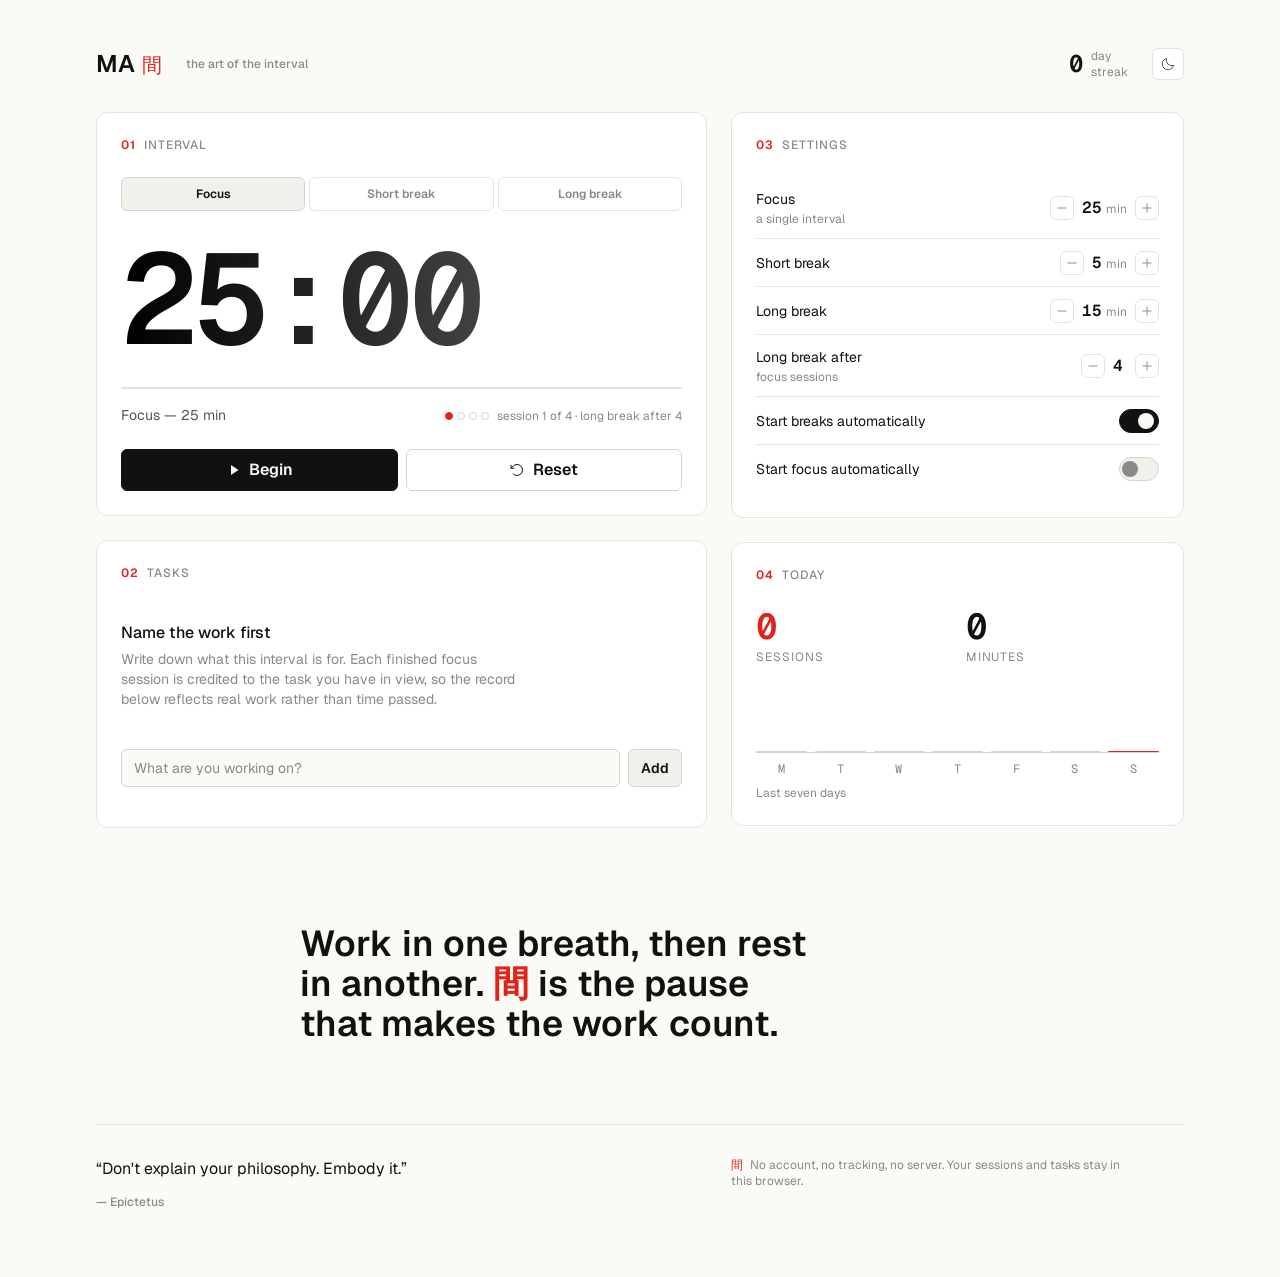
==== commit ae33e6a6: "Rebuild the visual system on the landing-page-design skill Applies Part B of the vendored skill to t" ====
--- a/index.html
+++ b/index.html
@@ -3,173 +3,272 @@
 <head>
   <meta charset="UTF-8" />
   <meta name="viewport" content="width=device-width, initial-scale=1.0" />
+
   <title>MA · 間 — Focus Timer</title>
-  <meta name="description" content="A Pomodoro focus timer built around 間 (ma), the meaningful interval." />
-  <meta name="theme-color" content="#FAFAF7" />
+  <meta name="description" content="A Pomodoro focus timer built around 間 (ma), the meaningful interval. Run focus sessions, track the tasks inside them, and keep a seven day record. Nothing leaves your browser." />
+  <meta name="theme-color" content="#FAFAF7" media="(prefers-color-scheme: light)" />
+  <meta name="theme-color" content="#131209" media="(prefers-color-scheme: dark)" />
+
+  <meta property="og:type" content="website" />
+  <meta property="og:title" content="MA · 間 — Focus Timer" />
+  <meta property="og:description" content="A Pomodoro focus timer built around 間 (ma), the meaningful interval." />
+  <meta property="og:url" content="https://benafcode.github.io/maticha_timer/" />
+  <meta property="og:image" content="https://benafcode.github.io/maticha_timer/docs/preview.png" />
+  <meta name="twitter:card" content="summary_large_image" />
+  <meta name="twitter:title" content="MA · 間 — Focus Timer" />
+  <meta name="twitter:description" content="A Pomodoro focus timer built around 間 (ma), the meaningful interval." />
+  <meta name="twitter:image" content="https://benafcode.github.io/maticha_timer/docs/preview.png" />
+
+  <link rel="icon" href="data:image/svg+xml,%3Csvg xmlns='http://www.w3.org/2000/svg' viewBox='0 0 64 64'%3E%3Crect width='64' height='64' fill='%23131209'/%3E%3Ctext x='32' y='47' font-family='Hiragino Sans, Noto Sans JP, sans-serif' font-size='44' fill='%23FAFAF7' text-anchor='middle'%3E%E9%96%93%3C/text%3E%3C/svg%3E" />
+  <link rel="apple-touch-icon" href="data:image/svg+xml,%3Csvg xmlns='http://www.w3.org/2000/svg' viewBox='0 0 64 64'%3E%3Crect width='64' height='64' fill='%23131209'/%3E%3Ctext x='32' y='47' font-family='Hiragino Sans, Noto Sans JP, sans-serif' font-size='44' fill='%23FAFAF7' text-anchor='middle'%3E%E9%96%93%3C/text%3E%3C/svg%3E" />
+
   <link rel="preconnect" href="https://fonts.googleapis.com" />
   <link rel="preconnect" href="https://fonts.gstatic.com" crossorigin />
-  <link href="https://fonts.googleapis.com/css2?family=Inter:wght@400;500;600;700&display=swap" rel="stylesheet" />
+  <link href="https://fonts.googleapis.com/css2?family=Geist:wght@400;500;600&family=Geist+Mono:wght@400;500;600&display=swap" rel="stylesheet" />
   <link rel="stylesheet" href="styles.css" />
+
+  <script>
+    /* Apply a saved theme before first paint so the palette never flashes. */
+    (function () {
+      try {
+        var t = localStorage.getItem('ma_theme_v1');
+        if (t === 'light' || t === 'dark') document.documentElement.setAttribute('data-theme', t);
+      } catch (e) { /* private mode: fall through to the OS preference */ }
+    })();
+  </script>
 </head>
 <body>
+
+  <a class="skip-link button-sm" href="#main">Skip to content</a>
+
+  <!-- Icons, drawn in Phosphor's idiom (256 grid, 16px round strokes). B6. -->
+  <svg width="0" height="0" aria-hidden="true" focusable="false" style="position:absolute">
+    <defs>
+      <symbol id="i-play" viewBox="0 0 256 256"><path d="M96 48 216 128 96 208Z" fill="currentColor" /></symbol>
+      <symbol id="i-pause" viewBox="0 0 256 256"><rect x="80" y="52" width="32" height="152" rx="8" fill="currentColor" /><rect x="144" y="52" width="32" height="152" rx="8" fill="currentColor" /></symbol>
+      <symbol id="i-reset" viewBox="0 0 256 256" fill="none" stroke="currentColor" stroke-width="16" stroke-linecap="round" stroke-linejoin="round"><path d="M65.8 190.2a88 88 0 1 0 0-124.4L31.8 99.7" /><polyline points="79.8 99.7 31.8 99.7 31.8 51.7" /></symbol>
+      <symbol id="i-check" viewBox="0 0 256 256" fill="none" stroke="currentColor" stroke-width="24" stroke-linecap="round" stroke-linejoin="round"><polyline points="208 80 112 176 48 112" /></symbol>
+      <symbol id="i-plus" viewBox="0 0 256 256" fill="none" stroke="currentColor" stroke-width="20" stroke-linecap="round"><path d="M40 128h176M128 40v176" /></symbol>
+      <symbol id="i-minus" viewBox="0 0 256 256" fill="none" stroke="currentColor" stroke-width="20" stroke-linecap="round"><path d="M40 128h176" /></symbol>
+      <symbol id="i-trash" viewBox="0 0 256 256" fill="none" stroke="currentColor" stroke-width="16" stroke-linecap="round" stroke-linejoin="round"><path d="M216 56H40M104 24h48M200 56v152a8 8 0 0 1-8 8H64a8 8 0 0 1-8-8V56M104 104v64M152 104v64" /></symbol>
+      <symbol id="i-sun" viewBox="0 0 256 256" fill="none" stroke="currentColor" stroke-width="16" stroke-linecap="round" stroke-linejoin="round"><circle cx="128" cy="128" r="56" /><path d="M128 36V16M128 240v-20M186 70l14-14M56 200l14-14M220 128h20M16 128h20M186 186l14 14M56 56l14 14" /></symbol>
+      <symbol id="i-moon" viewBox="0 0 256 256" fill="none" stroke="currentColor" stroke-width="16" stroke-linecap="round" stroke-linejoin="round"><path d="M216.7 152.6A91.9 91.9 0 0 1 103.4 39.3a92 92 0 1 0 113.3 113.3Z" /></symbol>
+    </defs>
+  </svg>
+
   <div class="page">
 
     <header class="masthead">
       <div class="mast-id">
         <span class="mark">MA</span>
-        <span class="kanji">間</span>
+        <span class="kanji" aria-hidden="true">間</span>
       </div>
-      <p class="mast-tag">the art of the interval</p>
-      <div class="mast-streak">
-        <span class="streak-n" id="streak-count">0</span>
-        <span class="streak-l">day<br />streak</span>
+      <p class="mast-tag caption-4">the art of the interval</p>
+
+      <div class="mast-end">
+        <div class="mast-streak">
+          <span class="streak-n" id="streak-count">0</span>
+          <span class="streak-l caption-5">day<br />streak</span>
+        </div>
+        <button class="icon-btn" id="theme-btn" type="button" aria-label="Switch to dark theme">
+          <svg class="icon" aria-hidden="true"><use href="#i-moon" /></svg>
+        </button>
       </div>
     </header>
 
-    <main class="grid">
+    <main class="grid" id="main">
 
       <!-- ─── Main column ─────────────────────────────── -->
       <div class="col-main">
 
-        <section class="block">
-          <div class="block-head">
-            <span class="idx">01</span>
-            <h2 class="block-title">Interval</h2>
+        <section class="card reveal" aria-labelledby="h-interval">
+          <div class="card-head">
+            <span class="idx caption-3">01</span>
+            <h2 class="card-title title-5" id="h-interval">Interval</h2>
           </div>
 
           <nav class="modes" aria-label="Timer mode">
-            <button class="mode is-active" data-mode="focus">Focus</button>
-            <button class="mode" data-mode="short">Short Break</button>
-            <button class="mode" data-mode="long">Long Break</button>
+            <button class="mode button-xsm is-active" type="button" data-mode="focus">Focus</button>
+            <button class="mode button-xsm" type="button" data-mode="short">Short break</button>
+            <button class="mode button-xsm" type="button" data-mode="long">Long break</button>
           </nav>
 
-          <div class="time" id="timer-display"></div>
-
-          <div class="progress-track">
-            <div class="progress-fill" id="progress-fill"></div>
-          </div>
-
-          <div class="meta-row">
-            <p class="phase" id="phase-text">Focus — 25 min</p>
-            <div class="session">
-              <div class="dots" id="session-dots"></div>
-              <span class="lab" id="session-label"></span>
+          <div class="hero">
+            <div class="time" id="timer-display" role="timer" aria-live="off"></div>
+
+            <div class="progress-track">
+              <div class="progress-fill" id="progress-fill"></div>
+            </div>
+
+            <div class="meta-row">
+              <p class="phase body-6" id="phase-text">Focus — 25 min</p>
+              <div class="session">
+                <div class="dots" id="session-dots"></div>
+                <span class="lab caption-5" id="session-label"></span>
+              </div>
             </div>
           </div>
 
           <div class="controls">
-            <button class="btn btn-primary" id="toggle-btn" aria-label="Begin timer">Begin</button>
-            <button class="btn" id="reset-btn" aria-label="Reset timer">Reset</button>
-          </div>
-        </section>
-
-        <section class="block">
-          <div class="block-head">
-            <span class="idx">02</span>
-            <h2 class="block-title">Tasks</h2>
+            <button class="btn btn-primary button-md" id="toggle-btn" type="button" aria-label="Begin timer">
+              <svg class="icon" aria-hidden="true"><use href="#i-play" /></svg>
+              <span id="toggle-label">Begin</span>
+            </button>
+            <button class="btn button-md" id="reset-btn" type="button" aria-label="Reset timer">
+              <svg class="icon" aria-hidden="true"><use href="#i-reset" /></svg>
+              <span>Reset</span>
+            </button>
+          </div>
+        </section>
+
+        <section class="card reveal" aria-labelledby="h-tasks">
+          <div class="card-head">
+            <span class="idx caption-3">02</span>
+            <h2 class="card-title title-5" id="h-tasks">Tasks</h2>
           </div>
 
           <ul class="task-list" id="task-list"></ul>
-          <p class="task-empty" id="task-empty">Nothing yet — name the work you intend to do.</p>
-
-          <form class="task-add" id="task-form" autocomplete="off">
-            <input type="text" id="task-input" maxlength="120"
-              placeholder="What are you working on?" aria-label="New task" />
-            <button type="submit" class="task-add-btn" aria-label="Add task">Add</button>
+
+          <div class="task-empty" id="task-empty">
+            <p class="task-empty-title title-3">Name the work first</p>
+            <p class="task-empty-body body-6">Write down what this interval is for. Each finished
+              focus session is credited to the task you have in view, so the record below reflects
+              real work rather than time passed.</p>
+          </div>
+
+          <form class="task-add" id="task-form" autocomplete="off" novalidate>
+            <input class="body-6" type="text" id="task-input" maxlength="120"
+              placeholder="What are you working on?" aria-label="New task"
+              aria-describedby="task-error" />
+            <button type="submit" class="task-add-btn button-sm" aria-label="Add task">Add</button>
           </form>
+          <p class="task-error caption-5" id="task-error" role="status" hidden></p>
 
           <div class="task-foot">
-            <span class="task-summary" id="task-summary"></span>
-            <button class="task-clear" id="task-clear" type="button">Clear finished</button>
+            <span class="task-summary caption-5" id="task-summary"></span>
+            <button class="task-clear caption-4" id="task-clear" type="button">Clear finished</button>
           </div>
         </section>
       </div>
 
       <!-- ─── Side column ─────────────────────────────── -->
-      <div class="col-side">
-
-        <section class="block">
-          <div class="block-head">
-            <span class="idx">03</span>
-            <h2 class="block-title">Settings</h2>
-          </div>
-
-          <div class="set-row">
-            <div class="set-label"><span class="name">Focus</span><span class="sub">a single interval</span></div>
+      <aside class="col-side" aria-label="Settings and statistics">
+
+        <section class="card reveal" aria-labelledby="h-settings">
+          <div class="card-head">
+            <span class="idx caption-3">03</span>
+            <h2 class="card-title title-5" id="h-settings">Settings</h2>
+          </div>
+
+          <div class="set-row">
+            <div class="set-label">
+              <span class="name body-6">Focus</span>
+              <span class="sub caption-5">a single interval</span>
+            </div>
             <div class="stepper" data-key="focus" data-min="5" data-max="90" data-step="5">
-              <button class="step-btn step-dec" aria-label="Decrease focus duration">–</button>
-              <span class="val"><span class="step-val">25</span><span class="unit">min</span></span>
-              <button class="step-btn step-inc" aria-label="Increase focus duration">+</button>
-            </div>
-          </div>
-
-          <div class="set-row">
-            <div class="set-label"><span class="name">Short break</span></div>
+              <button class="step-btn step-dec" type="button" aria-label="Decrease focus duration">
+                <svg class="icon" aria-hidden="true"><use href="#i-minus" /></svg>
+              </button>
+              <span class="val"><span class="step-val">25</span><span class="unit caption-5">min</span></span>
+              <button class="step-btn step-inc" type="button" aria-label="Increase focus duration">
+                <svg class="icon" aria-hidden="true"><use href="#i-plus" /></svg>
+              </button>
+            </div>
+          </div>
+
+          <div class="set-row">
+            <div class="set-label"><span class="name body-6">Short break</span></div>
             <div class="stepper" data-key="short" data-min="1" data-max="30" data-step="1">
-              <button class="step-btn step-dec" aria-label="Decrease short break duration">–</button>
-              <span class="val"><span class="step-val">5</span><span class="unit">min</span></span>
-              <button class="step-btn step-inc" aria-label="Increase short break duration">+</button>
-            </div>
-          </div>
-
-          <div class="set-row">
-            <div class="set-label"><span class="name">Long break</span></div>
+              <button class="step-btn step-dec" type="button" aria-label="Decrease short break duration">
+                <svg class="icon" aria-hidden="true"><use href="#i-minus" /></svg>
+              </button>
+              <span class="val"><span class="step-val">5</span><span class="unit caption-5">min</span></span>
+              <button class="step-btn step-inc" type="button" aria-label="Increase short break duration">
+                <svg class="icon" aria-hidden="true"><use href="#i-plus" /></svg>
+              </button>
+            </div>
+          </div>
+
+          <div class="set-row">
+            <div class="set-label"><span class="name body-6">Long break</span></div>
             <div class="stepper" data-key="long" data-min="5" data-max="45" data-step="5">
-              <button class="step-btn step-dec" aria-label="Decrease long break duration">–</button>
-              <span class="val"><span class="step-val">15</span><span class="unit">min</span></span>
-              <button class="step-btn step-inc" aria-label="Increase long break duration">+</button>
-            </div>
-          </div>
-
-          <div class="set-row">
-            <div class="set-label"><span class="name">Long break after</span><span class="sub">focus sessions</span></div>
+              <button class="step-btn step-dec" type="button" aria-label="Decrease long break duration">
+                <svg class="icon" aria-hidden="true"><use href="#i-minus" /></svg>
+              </button>
+              <span class="val"><span class="step-val">15</span><span class="unit caption-5">min</span></span>
+              <button class="step-btn step-inc" type="button" aria-label="Increase long break duration">
+                <svg class="icon" aria-hidden="true"><use href="#i-plus" /></svg>
+              </button>
+            </div>
+          </div>
+
+          <div class="set-row">
+            <div class="set-label">
+              <span class="name body-6">Long break after</span>
+              <span class="sub caption-5">focus sessions</span>
+            </div>
             <div class="stepper" data-key="interval" data-min="2" data-max="8" data-step="1">
-              <button class="step-btn step-dec" aria-label="Decrease long break interval">–</button>
-              <span class="val"><span class="step-val">4</span><span class="unit"></span></span>
-              <button class="step-btn step-inc" aria-label="Increase long break interval">+</button>
-            </div>
-          </div>
-
-          <div class="set-row">
-            <div class="set-label"><span class="name">Auto-start breaks</span></div>
-            <button class="toggle is-on" data-key="autoBreak" aria-pressed="true" aria-label="Toggle auto-start breaks"></button>
-          </div>
-
-          <div class="set-row">
-            <div class="set-label"><span class="name">Auto-start focus</span></div>
-            <button class="toggle" data-key="autoFocus" aria-pressed="false" aria-label="Toggle auto-start focus"></button>
-          </div>
-        </section>
-
-        <section class="block">
-          <div class="block-head">
-            <span class="idx">04</span>
-            <h2 class="block-title">Today</h2>
+              <button class="step-btn step-dec" type="button" aria-label="Decrease long break interval">
+                <svg class="icon" aria-hidden="true"><use href="#i-minus" /></svg>
+              </button>
+              <span class="val"><span class="step-val">4</span><span class="unit caption-5"></span></span>
+              <button class="step-btn step-inc" type="button" aria-label="Increase long break interval">
+                <svg class="icon" aria-hidden="true"><use href="#i-plus" /></svg>
+              </button>
+            </div>
+          </div>
+
+          <div class="set-row">
+            <div class="set-label"><span class="name body-6">Start breaks automatically</span></div>
+            <button class="toggle is-on" type="button" data-key="autoBreak" aria-pressed="true"
+              aria-label="Start breaks automatically"></button>
+          </div>
+
+          <div class="set-row">
+            <div class="set-label"><span class="name body-6">Start focus automatically</span></div>
+            <button class="toggle" type="button" data-key="autoFocus" aria-pressed="false"
+              aria-label="Start focus automatically"></button>
+          </div>
+        </section>
+
+        <section class="card reveal" aria-labelledby="h-today">
+          <div class="card-head">
+            <span class="idx caption-3">04</span>
+            <h2 class="card-title title-5" id="h-today">Today</h2>
           </div>
 
           <div class="stat-grid">
             <div class="stat">
               <span class="stat-n accent" id="stat-sessions">0</span>
-              <span class="stat-l">Sessions</span>
+              <span class="stat-l caption-5">Sessions</span>
             </div>
             <div class="stat">
               <span class="stat-n" id="stat-minutes">0</span>
-              <span class="stat-l">Minutes</span>
+              <span class="stat-l caption-5">Minutes</span>
             </div>
           </div>
 
           <div class="chart" id="chart"></div>
-          <p class="chart-label">Last seven days</p>
-        </section>
-      </div>
+          <p class="chart-label caption-5">Last seven days</p>
+        </section>
+      </aside>
     </main>
 
+    <!-- ─── Tagline reveal (B11) ──────────────────────── -->
+    <section class="tagline" id="tagline" aria-label="About 間">
+      <p class="tagline-text heading-3" id="tagline-text">Work in one breath, then rest in another.
+        間 is the pause that makes the work count.</p>
+    </section>
+
     <footer class="footer">
-      <blockquote class="quote">
-        <p class="quote-text" id="quote-text"></p>
-        <cite class="quote-author" id="quote-author"></cite>
+      <blockquote class="quote reveal">
+        <p class="quote-text body-3" id="quote-text"></p>
+        <cite class="quote-author caption-4" id="quote-author"></cite>
       </blockquote>
-      <p class="colophon"><span class="colophon-kanji">間</span> The meaningful pause between. Work in one breath, then rest in another.</p>
+      <p class="colophon caption-5">
+        <span class="colophon-kanji" aria-hidden="true">間</span>
+        No account, no tracking, no server. Your sessions and tasks stay in this browser.
+      </p>
     </footer>
 
   </div>
--- a/styles.css
+++ b/styles.css
@@ -1,36 +1,130 @@
 /* ============================================================
-   MA · 間 — Focus Timer
-   Swiss typographic grid, Japanese restraint.
-   Ink, paper, and one signal red. No ornament.
+   MA · 間 — Maticha Focus Timer
+   Visual system per the landing-page-design skill, Part B.
+
+   B1 type    Geist, with Geist Mono for the countdown and metrics
+              (numeric UI, the one pairing the skill permits).
+              Every size resolves to a Tailwind scale step; every
+              text element wears a named style class.
+   B2 space   The thirteen spacing tokens, nothing between them.
+   B3 radius  Tailwind radius values. Cards sit at 12px; the nested
+              formula (inner = outer − gap) lands below 2 at every
+              inner gap here, so inner controls stay square.
+   B4 surface Flat backgrounds, borders all the way around a card,
+              row divisions drawn as 1px rectangles.
+   B7 motion  One curve, transform and opacity only.
    ============================================================ */
 
+/* ─── Tokens ───────────────────────────────────────────────── */
 :root {
-  /* paper & ink */
-  --paper:     #fafaf7;
-  --paper-2:   #f1f1ec;
-  --ink:       #111110;
-  --ink-70:    #55554f;
-  --ink-45:    #8a8a82;
-  --rule:      #dededa;
-  --rule-firm: #111110;
-
-  /* the single accent — focus, and nothing else */
-  --red:       #e2231a;
-
-  --sans: "Inter", -apple-system, BlinkMacSystemFont, "Helvetica Neue", Arial, sans-serif;
-  --jp:   "Hiragino Sans", "Noto Sans JP", "Yu Gothic", var(--sans);
-
-  /* 8px baseline grid */
-  --u:  8px;
-  --u2: 16px;
-  --u3: 24px;
-  --u4: 32px;
-  --u6: 48px;
-}
-
+  /* B2 — spacing */
+  --space-0:   0;
+  --space-25:  2px;
+  --space-50:  4px;
+  --space-75:  8px;
+  --space-100: 12px;
+  --space-200: 16px;
+  --space-300: 24px;
+  --space-400: 32px;
+  --space-500: 40px;
+  --space-600: 48px;
+  --space-700: 64px;
+  --space-800: 80px;
+  --space-900: 96px;
+
+  /* B3 — Tailwind radius */
+  --radius-none: 0px;
+  --radius-sm:   2px;
+  --radius:      4px;
+  --radius-md:   6px;
+  --radius-lg:   8px;
+  --radius-xl:   12px;
+  --radius-2xl:  16px;
+  --radius-full: 9999px;
+
+  /* B1 — type scale */
+  --text-xs:   12px;  --lh-xs:   16px;
+  --text-sm:   14px;  --lh-sm:   20px;
+  --text-base: 16px;  --lh-base: 24px;
+  --text-lg:   18px;  --lh-lg:   28px;
+  --text-xl:   20px;  --lh-xl:   28px;
+  --text-2xl:  24px;  --lh-2xl:  32px;
+  --text-3xl:  30px;  --lh-3xl:  36px;
+  --text-4xl:  36px;  --lh-4xl:  40px;
+  --text-5xl:  48px;
+  --text-6xl:  60px;
+  --text-7xl:  72px;
+  --text-8xl:  96px;
+  --text-9xl: 128px;
+
+  --w-regular:  400;
+  --w-medium:   500;
+  --w-semibold: 600;
+
+  --sans: "Geist", ui-sans-serif, system-ui, sans-serif;
+  --mono: "Geist Mono", ui-monospace, SFMono-Regular, monospace;
+  --jp: "Hiragino Sans", "Noto Sans JP", "Yu Gothic", var(--sans);
+
+  /* B7 — motion */
+  --curve: cubic-bezier(0.22, 1, 0.36, 1);
+  --dur-layout: 500ms;
+  --dur-color: 300ms;
+  --dur-reveal: 700ms;
+
+  /* Colour — light */
+  --bg: #FAFAF7;
+  --surface: #FFFFFF;
+  --surface-2: #F1F1EC;
+  --border: #E4E4DF;
+  --border-firm: #D5D5CE;
+  --text: #111110;
+  --text-muted: #55554F;
+  --text-subtle: #8A8A82;
+  --accent: #E2231A;
+  --on-accent: #FFFFFF;
+  --hero-from: #000000;
+  --hero-to: #666666;
+  --ring: #111110;
+}
+
+/* B4 — dark backgrounds come only from the approved six:
+   #000000 #181818 #1F1F1F #272727 #313131 #131209 */
+@media (prefers-color-scheme: dark) {
+  :root:not([data-theme="light"]) {
+    --bg: #131209;
+    --surface: #181818;
+    --surface-2: #1F1F1F;
+    --border: #272727;
+    --border-firm: #313131;
+    --text: #FAFAF7;
+    --text-muted: #9B9B9B;
+    --text-subtle: #7A7A74;
+    --accent: #FF6A5E;
+    --on-accent: #131209;
+    --hero-from: #FFFFFF;
+    --hero-to: #9B9B9B;
+    --ring: #FAFAF7;
+  }
+}
+
+:root[data-theme="dark"] {
+  --bg: #131209;
+  --surface: #181818;
+  --surface-2: #1F1F1F;
+  --border: #272727;
+  --border-firm: #313131;
+  --text: #FAFAF7;
+  --text-muted: #9B9B9B;
+  --text-subtle: #7A7A74;
+  --accent: #FF6A5E;
+  --on-accent: #131209;
+  --hero-from: #FFFFFF;
+  --hero-to: #9B9B9B;
+  --ring: #FAFAF7;
+}
+
+/* ─── Reset ────────────────────────────────────────────────── */
 *, *::before, *::after { box-sizing: border-box; }
-
-html, body { margin: 0; }
 
 /* Buttons otherwise keep the UA's 1px/6px padding, which squeezes small
    fixed-size controls narrower than their centred contents — an overflowing
@@ -38,450 +132,802 @@
    their own padding still win on specificity. */
 button { padding: 0; }
 
+/* Form controls do not inherit the page face, so an icon only button would
+   fall back to the UA default (Arial) and break B1's font rule. */
+button, input, select, textarea, optgroup { font-family: inherit; }
+
+html { -webkit-text-size-adjust: 100%; }
+
 body {
+  margin: 0;
+  background: var(--bg);
+  color: var(--text);
   font-family: var(--sans);
-  font-size: 15px;
-  line-height: 1.5;
-  color: var(--ink);
-  background: var(--paper);
+  font-size: var(--text-base);
+  line-height: var(--lh-base);
+  font-weight: var(--w-regular);
   -webkit-font-smoothing: antialiased;
-  -moz-osx-font-smoothing: grayscale;
-  font-feature-settings: "tnum" 0;
-}
-
+  text-rendering: optimizeLegibility;
+}
+
+/* B1 — no italics anywhere in the interface */
+i, em, cite, address, blockquote { font-style: normal; }
+
+/* ─── B1 named text styles ─────────────────────────────────── */
+.heading-1 { font-size: var(--text-6xl); line-height: 1; font-weight: var(--w-semibold); }
+.heading-2 { font-size: var(--text-5xl); line-height: 1; font-weight: var(--w-semibold); }
+.heading-3 { font-size: var(--text-4xl); line-height: var(--lh-4xl); font-weight: var(--w-semibold); }
+.heading-4 { font-size: var(--text-3xl); line-height: var(--lh-3xl); font-weight: var(--w-semibold); }
+.heading-5 { font-size: var(--text-2xl); line-height: var(--lh-2xl); font-weight: var(--w-semibold); }
+.heading-6 { font-size: var(--text-xl);  line-height: var(--lh-xl);  font-weight: var(--w-semibold); }
+
+.title-1 { font-size: var(--text-xl);   line-height: var(--lh-xl);   font-weight: var(--w-medium); }
+.title-2 { font-size: var(--text-lg);   line-height: var(--lh-lg);   font-weight: var(--w-medium); }
+.title-3 { font-size: var(--text-base); line-height: var(--lh-base); font-weight: var(--w-medium); }
+.title-4 { font-size: var(--text-sm);   line-height: var(--lh-sm);   font-weight: var(--w-medium); }
+.title-5 { font-size: var(--text-xs);   line-height: var(--lh-xs);   font-weight: var(--w-medium); }
+
+.body-1 { font-size: var(--text-base); line-height: var(--lh-base); font-weight: var(--w-semibold); }
+.body-2 { font-size: var(--text-base); line-height: var(--lh-base); font-weight: var(--w-medium); }
+.body-3 { font-size: var(--text-base); line-height: var(--lh-base); font-weight: var(--w-regular); }
+.body-4 { font-size: var(--text-sm);   line-height: var(--lh-sm);   font-weight: var(--w-semibold); }
+.body-5 { font-size: var(--text-sm);   line-height: var(--lh-sm);   font-weight: var(--w-medium); }
+.body-6 { font-size: var(--text-sm);   line-height: var(--lh-sm);   font-weight: var(--w-regular); }
+
+.button-lg  { font-size: var(--text-lg);   line-height: var(--lh-lg);   font-weight: var(--w-semibold); }
+.button-md  { font-size: var(--text-base); line-height: var(--lh-base); font-weight: var(--w-semibold); }
+.button-sm  { font-size: var(--text-sm);   line-height: var(--lh-sm);   font-weight: var(--w-semibold); }
+.button-xsm { font-size: var(--text-xs);   line-height: var(--lh-xs);   font-weight: var(--w-semibold); }
+
+.caption-1 { font-size: var(--text-sm); line-height: var(--lh-sm); font-weight: var(--w-medium); }
+.caption-2 { font-size: var(--text-sm); line-height: var(--lh-sm); font-weight: var(--w-regular); }
+.caption-3 { font-size: var(--text-xs); line-height: var(--lh-xs); font-weight: var(--w-semibold); }
+.caption-4 { font-size: var(--text-xs); line-height: var(--lh-xs); font-weight: var(--w-medium); }
+.caption-5 { font-size: var(--text-xs); line-height: var(--lh-xs); font-weight: var(--w-regular); }
+
+/* ─── B9 focus ring, everywhere ────────────────────────────── */
+:where(button, input, a, [tabindex]):focus-visible {
+  outline: 2px solid var(--ring);
+  outline-offset: 2px;
+}
+
+/* ─── B10 skip link ───────────────────────────────────────── */
+.skip-link {
+  position: absolute;
+  left: var(--space-200);
+  top: var(--space-200);
+  z-index: 10;
+  padding: var(--space-75) var(--space-100);
+  background: var(--text);
+  color: var(--bg);
+  border-radius: var(--radius-md);
+  text-decoration: none;
+  transform: translateY(calc(-1 * var(--space-900)));
+  transition: transform var(--dur-layout) var(--curve);
+}
+.skip-link:focus-visible { transform: none; }
+
+/* ─── Icons ────────────────────────────────────────────────── */
+.icon {
+  width: var(--text-base);
+  height: var(--text-base);
+  flex: none;
+  display: block;
+}
+
+/* ─── Page shell ───────────────────────────────────────────── */
 .page {
-  max-width: 1180px;
+  max-width: 1120px;
   margin: 0 auto;
-  padding: var(--u6) var(--u4) var(--u4);
-}
-
-/* ─── Shared type ───────────────────────────────────────────── */
-
-.idx,
-.block-title,
-.mode,
-.streak-l,
-.stat-l,
-.btn,
-.task-add-btn,
-.task-clear,
-.unit,
-.day {
-  text-transform: uppercase;
-  letter-spacing: .14em;
-  font-weight: 600;
-}
-
-/* ─── Masthead ──────────────────────────────────────────────── */
-
+  padding: var(--space-600) var(--space-200) var(--space-700);
+}
+
+/* ─── Masthead ─────────────────────────────────────────────── */
 .masthead {
   display: grid;
   grid-template-columns: auto 1fr auto;
-  align-items: baseline;
-  gap: var(--u3);
-  padding-bottom: var(--u2);
-  border-bottom: 2px solid var(--rule-firm);
-}
-
-.mast-id { display: flex; align-items: baseline; gap: 10px; }
+  align-items: center;
+  gap: var(--space-300);
+  margin-bottom: var(--space-400);
+}
+
+.mast-id { display: flex; align-items: baseline; gap: var(--space-75); }
 
 .mark {
-  font-size: 30px;
-  font-weight: 700;
-  letter-spacing: .14em;
-  line-height: 1;
-}
+  font-size: var(--text-2xl);
+  line-height: var(--lh-2xl);
+  font-weight: var(--w-semibold);
+  letter-spacing: -0.02em;
+}
+
 .kanji {
   font-family: var(--jp);
-  font-size: 22px;
-  font-weight: 500;
-  color: var(--red);
-  line-height: 1;
-}
-
-.mast-tag {
+  font-size: var(--text-xl);
+  line-height: var(--lh-xl);
+  font-weight: var(--w-regular);
+  color: var(--accent);
+}
+
+.mast-tag { margin: 0; color: var(--text-subtle); text-wrap: pretty; }
+
+.mast-end { display: flex; align-items: center; gap: var(--space-300); }
+
+.mast-streak { display: flex; align-items: center; gap: var(--space-75); }
+
+.streak-n {
+  font-family: var(--mono);
+  font-size: var(--text-2xl);
+  line-height: var(--lh-2xl);
+  font-weight: var(--w-semibold);
+  font-variant-numeric: tabular-nums;
+}
+
+.streak-l { color: var(--text-subtle); }
+
+.icon-btn {
+  width: var(--space-400);
+  height: var(--space-400);
+  display: grid;
+  place-items: center;
+  background: var(--surface);
+  color: var(--text-muted);
+  border: 1px solid var(--border);
+  border-radius: var(--radius-md);
+  cursor: pointer;
+  transition: color var(--dur-color) var(--curve),
+              background-color var(--dur-color) var(--curve),
+              border-color var(--dur-color) var(--curve),
+              transform var(--dur-layout) var(--curve);
+}
+.icon-btn:hover { color: var(--text); border-color: var(--border-firm); }
+.icon-btn:active { transform: scale(0.98); }
+
+/* ─── Grid ─────────────────────────────────────────────────── */
+.grid {
+  display: grid;
+  grid-template-columns: minmax(0, 1.35fr) minmax(0, 1fr);
+  gap: var(--space-300);
+  align-items: start;
+}
+
+.col-main, .col-side {
+  display: grid;
+  gap: var(--space-300);
+  align-content: start;
+  /* A grid item's automatic minimum is its min-content width, so without this
+     the column refuses to shrink past its widest row and pushes the page wide. */
+  min-width: 0;
+}
+
+/* ─── B4 card: border all the way around, flat fill ────────── */
+.card {
+  background: var(--surface);
+  border: 1px solid var(--border);
+  border-radius: var(--radius-xl);
+  padding: var(--space-300);
+}
+
+.card-head {
+  display: flex;
+  align-items: baseline;
+  gap: var(--space-75);
+  margin-bottom: var(--space-300);
+}
+
+.idx { color: var(--accent); letter-spacing: 0.08em; }
+
+.card-title {
   margin: 0;
-  font-size: 13px;
-  color: var(--ink-45);
-  justify-self: start;
-  align-self: center;
-}
-
-.mast-streak {
-  display: flex; align-items: baseline; gap: 8px;
-  justify-self: end;
-}
-.streak-n {
-  font-size: 30px; font-weight: 600;
-  line-height: 1; letter-spacing: -.03em;
-  font-variant-numeric: tabular-nums;
-}
-.streak-l {
-  font-size: 9px; line-height: 1.25;
-  color: var(--ink-45);
-  letter-spacing: .16em;
-}
-
-/* ─── Grid ──────────────────────────────────────────────────── */
-
-.grid {
-  display: grid;
-  grid-template-columns: minmax(0, 1.65fr) minmax(0, 1fr);
-}
-.col-side {
-  border-left: 1px solid var(--rule);
-  margin-left: -1px;
-}
-
-.block {
-  padding: var(--u4) var(--u4) var(--u6);
-  border-bottom: 1px solid var(--rule);
-}
-.col-main .block { padding-left: 0; }
-.col-side .block { padding-right: 0; }
-.col-main .block:last-child,
-.col-side .block:last-child { border-bottom: 0; }
-
-.block-head {
-  display: flex; align-items: baseline; gap: 12px;
-  padding-bottom: 10px;
-  margin-bottom: var(--u3);
-  border-bottom: 1px solid var(--rule);
-}
-.idx { font-size: 10px; color: var(--red); letter-spacing: .1em; }
-.block-title { margin: 0; font-size: 10px; color: var(--ink-45); }
-
-/* ─── Mode tabs ─────────────────────────────────────────────── */
-
-.modes { display: flex; gap: var(--u3); margin-bottom: var(--u4); }
+  color: var(--text-subtle);
+  letter-spacing: 0.08em;
+  text-transform: uppercase;
+  text-wrap: balance;
+}
+
+/* ─── Modes ────────────────────────────────────────────────── */
+.modes {
+  display: flex;
+  gap: var(--space-50);
+  margin-bottom: var(--space-300);
+}
+
 .mode {
-  appearance: none; cursor: pointer;
-  background: none; border: 0;
-  font-family: inherit; font-size: 10px;
-  color: var(--ink-45);
-  padding-bottom: 6px;
-  border-bottom: 2px solid transparent;
-  transition: color .15s, border-color .15s;
-}
-.mode:hover { color: var(--ink); }
-.mode.is-active { color: var(--ink); border-bottom-color: var(--red); }
-
-/* ─── Timer ─────────────────────────────────────────────────── */
+  flex: 1;
+  padding: var(--space-75) var(--space-100);
+  background: transparent;
+  color: var(--text-subtle);
+  font-family: inherit;
+  border: 1px solid var(--border);
+  border-radius: var(--radius-md);
+  cursor: pointer;
+  white-space: nowrap;
+  transition: color var(--dur-color) var(--curve),
+              background-color var(--dur-color) var(--curve),
+              border-color var(--dur-color) var(--curve),
+              transform var(--dur-layout) var(--curve);
+}
+.mode:hover { color: var(--text); border-color: var(--border-firm); }
+.mode:active { transform: scale(0.98); }
+.mode.is-active {
+  background: var(--surface-2);
+  border-color: var(--border-firm);
+  color: var(--text);
+}
+
+/* ─── B5 hero: the countdown, capped at 680px ──────────────── */
+.hero { max-width: 680px; }
 
 .time {
   display: flex;
   align-items: baseline;
-  font-size: clamp(88px, 15vw, 184px);
-  font-weight: 600;
-  letter-spacing: -.045em;
-  line-height: .86;
+  font-family: var(--mono);
+  font-size: var(--text-9xl);
+  line-height: 1;
+  font-weight: var(--w-semibold);
+  letter-spacing: -0.04em;
   font-variant-numeric: tabular-nums;
   user-select: none;
-  margin-bottom: var(--u3);
-}
-.time .d { width: .56em; text-align: center; }
-.time .c {
-  width: .26em; text-align: center;
-  color: var(--red);
-  position: relative; top: -.06em;
-}
-.time.running .c { animation: blink 1s step-end infinite; }
-@keyframes blink { 0%, 100% { opacity: 1 } 50% { opacity: 0 } }
-
+  margin-bottom: var(--space-300);
+
+  /* B5 — the one gradient, and only on text */
+  background-image: linear-gradient(90deg, var(--hero-from), var(--hero-to));
+  -webkit-background-clip: text;
+  background-clip: text;
+  color: transparent;
+}
+
+/* The colon stays inside the gradient. An opacity of its own would promote it
+   to its own layer, and a layer cannot be painted from the parent's text
+   clipped background, so it would disappear entirely. The running state shows
+   on the session dot below instead, which sits outside the clipped text. */
+.time .c { color: inherit; }
+
+/* ─── Progress ─────────────────────────────────────────────── */
 .progress-track {
-  height: 2px;
-  background: var(--rule);
-  margin-bottom: var(--u2);
-}
+  height: var(--space-25);
+  background: var(--border);
+  border-radius: var(--radius-full);
+  overflow: hidden;
+  margin-bottom: var(--space-200);
+}
+
+/* B7 — transform, never width */
 .progress-fill {
-  height: 100%; width: 0%;
-  background: var(--red);
-  transition: width 1s linear, background-color .3s;
+  height: 100%;
+  width: 100%;
+  background: var(--accent);
+  transform-origin: left center;
+  transform: scaleX(0);
+  transition: transform var(--dur-layout) var(--curve);
 }
 
 .meta-row {
-  display: flex; align-items: baseline;
-  justify-content: space-between; gap: var(--u3);
+  display: flex;
   flex-wrap: wrap;
-  margin-bottom: var(--u4);
-}
-.phase { margin: 0; font-size: 13px; color: var(--ink-70); }
-
-.session { display: flex; align-items: center; gap: 12px; }
-.dots { display: flex; gap: 5px; }
+  justify-content: space-between;
+  align-items: baseline;
+  gap: var(--space-50) var(--space-200);
+  margin-bottom: var(--space-300);
+}
+
+.phase { margin: 0; color: var(--text-muted); text-wrap: pretty; }
+
+.session { display: flex; align-items: center; gap: var(--space-75); }
+
+.dots { display: flex; gap: var(--space-50); }
+
 .dot {
-  width: 7px; height: 7px;
-  border: 1px solid var(--ink-45);
-}
-.dot.done { background: var(--red); border-color: var(--red); }
-.dot.current { border-color: var(--red); }
-.lab { font-size: 11px; color: var(--ink-45); }
-
-/* ─── Buttons ───────────────────────────────────────────────── */
-
-.controls { display: flex; gap: var(--u); }
+  width: var(--space-75);
+  height: var(--space-75);
+  border: 1px solid var(--border-firm);
+  border-radius: var(--radius-full);
+  transition: background-color var(--dur-color) var(--curve),
+              border-color var(--dur-color) var(--curve);
+}
+.dot.done { background: var(--text-muted); border-color: var(--text-muted); }
+.dot.current { background: var(--accent); border-color: var(--accent); }
+.dots.running .dot.current { animation: pulse 2s var(--curve) infinite; }
+
+@keyframes pulse { 0%, 100% { opacity: 1; } 50% { opacity: 0.35; } }
+
+.lab { color: var(--text-subtle); }
+
+/* ─── Controls ─────────────────────────────────────────────── */
+.controls { display: flex; gap: var(--space-75); }
+
+/* B2 — main buttons: 8px vertical, 12px horizontal */
 .btn {
-  appearance: none; cursor: pointer;
-  font-family: inherit; font-size: 10px;
-  padding: 13px var(--u3);
-  border: 1px solid var(--ink);
-  background: none; color: var(--ink);
-  transition: background-color .15s, color .15s;
-}
-.btn:hover { background: var(--paper-2); }
-.btn-primary { background: var(--ink); color: var(--paper); }
-.btn-primary:hover { background: #000; }
-
-/* ─── Tasks ─────────────────────────────────────────────────── */
-
+  flex: 1;
+  display: inline-flex;
+  align-items: center;
+  justify-content: center;
+  gap: var(--space-75);
+  padding: var(--space-75) var(--space-100);
+  background: var(--surface);
+  color: var(--text);
+  font-family: inherit;
+  border: 1px solid var(--border-firm);
+  border-radius: var(--radius-md);
+  cursor: pointer;
+  transition: color var(--dur-color) var(--curve),
+              background-color var(--dur-color) var(--curve),
+              border-color var(--dur-color) var(--curve),
+              transform var(--dur-layout) var(--curve);
+}
+.btn:hover { background: var(--surface-2); }
+.btn:active { transform: scale(0.98); }
+
+.btn-primary {
+  background: var(--text);
+  color: var(--bg);
+  border-color: var(--text);
+}
+.btn-primary:hover { background: var(--accent); border-color: var(--accent); color: var(--on-accent); }
+
+/* ─── Tasks ────────────────────────────────────────────────── */
 .task-list { list-style: none; margin: 0; padding: 0; }
 
 .task {
-  display: flex; align-items: center; gap: 14px;
-  padding: 13px 0 13px 12px;
-  border-top: 1px solid var(--rule);
-  border-left: 2px solid transparent;
-  transition: border-color .15s, opacity .15s;
-}
-.task:last-child { border-bottom: 1px solid var(--rule); }
-.task.is-active { border-left-color: var(--red); }
-.task.done { opacity: .4; }
+  position: relative;
+  display: grid;
+  grid-template-columns: auto minmax(0, 1fr) auto auto auto;
+  align-items: center;
+  gap: var(--space-100);
+  padding: var(--space-100) var(--space-0);
+}
+
+/* B4 — rows are divided by a 1px rectangle, not a one sided stroke */
+.task::after {
+  content: "";
+  position: absolute;
+  left: 0;
+  right: 0;
+  bottom: 0;
+  height: 1px;
+  background: var(--border);
+}
+.task:last-child::after { display: none; }
+
+.task.is-active .task-text { color: var(--text); font-weight: var(--w-medium); }
+.task.done { opacity: 0.45; }
 .task.done .task-text { text-decoration: line-through; }
 
 .task-check {
-  appearance: none; cursor: pointer; flex: none;
-  width: 14px; height: 14px;
-  border: 1px solid var(--ink);
+  width: var(--space-300);
+  height: var(--space-300);
+  display: grid;
+  place-items: center;
+  background: transparent;
+  color: transparent;
+  border: 1px solid var(--border-firm);
+  border-radius: var(--radius-full);
+  cursor: pointer;
+  transition: border-color var(--dur-color) var(--curve),
+              background-color var(--dur-color) var(--curve),
+              color var(--dur-color) var(--curve),
+              transform var(--dur-layout) var(--curve);
+}
+.task-check:hover { border-color: var(--text); }
+.task-check:active { transform: scale(0.98); }
+.task-check .icon { width: var(--text-sm); height: var(--text-sm); }
+.task.done .task-check {
+  background: var(--text);
+  border-color: var(--text);
+  color: var(--bg);
+}
+
+.task-text {
+  min-width: 0;
   background: none;
-  display: grid; place-items: center;
-  transition: border-color .15s;
-}
-.task-check:hover { border-color: var(--red); }
-.task-check::after {
-  content: ""; width: 8px; height: 8px;
-  background: var(--red);
-  transform: scale(0); transition: transform .15s;
-}
-.task.done .task-check { border-color: var(--red); }
-.task.done .task-check::after { transform: scale(1); }
-
-.task-text {
-  flex: 1; cursor: pointer;
-  font-family: inherit; font-size: 15px; color: var(--ink);
-  background: none; border: 0; text-align: left;
-  word-break: break-word;
-}
+  border: 0;
+  padding: 0;
+  text-align: left;
+  font-family: inherit;
+  font-size: var(--text-sm);
+  line-height: var(--lh-sm);
+  color: var(--text-muted);
+  cursor: pointer;
+  overflow: hidden;
+  text-overflow: ellipsis;
+  white-space: nowrap;
+  transition: color var(--dur-color) var(--curve);
+}
+.task-text:hover { color: var(--text); }
 
 .task-count {
-  flex: none; min-width: 32px; text-align: right;
-  font-size: 13px; font-weight: 500;
+  font-family: var(--mono);
+  font-size: var(--text-xs);
+  line-height: var(--lh-xs);
   font-variant-numeric: tabular-nums;
-  color: var(--ink-45);
-}
-.task.is-active .task-count { color: var(--red); }
-
-.task-est { display: flex; gap: 4px; flex: none; }
-.task-est button {
-  appearance: none; cursor: pointer;
-  width: 18px; height: 18px;
-  border: 1px solid var(--rule); background: none;
-  color: var(--ink-45); font-family: inherit; font-size: 12px;
-  display: grid; place-items: center;
-  transition: border-color .15s, color .15s;
-}
-.task-est button:hover { border-color: var(--ink); color: var(--ink); }
+  color: var(--text-subtle);
+}
+
+.task-est { display: flex; gap: var(--space-25); }
+
+.task-est button,
+.step-btn {
+  width: var(--space-300);
+  height: var(--space-300);
+  display: grid;
+  place-items: center;
+  background: transparent;
+  color: var(--text-subtle);
+  border: 1px solid var(--border);
+  border-radius: var(--radius-md);
+  cursor: pointer;
+  transition: color var(--dur-color) var(--curve),
+              border-color var(--dur-color) var(--curve),
+              transform var(--dur-layout) var(--curve);
+}
+.task-est button:hover, .step-btn:hover { color: var(--text); border-color: var(--border-firm); }
+.task-est button:active, .step-btn:active { transform: scale(0.98); }
+.task-est .icon, .step-btn .icon { width: var(--text-xs); height: var(--text-xs); }
 
 .task-del {
-  appearance: none; cursor: pointer; flex: none;
-  width: 18px; height: 18px;
-  border: 0; background: none;
-  color: var(--ink-45); font-family: inherit; font-size: 15px;
-  display: grid; place-items: center;
-  transition: color .15s;
-}
-.task-del:hover { color: var(--red); }
-
+  width: var(--space-300);
+  height: var(--space-300);
+  display: grid;
+  place-items: center;
+  background: transparent;
+  color: var(--text-subtle);
+  border: 1px solid transparent;
+  border-radius: var(--radius-md);
+  cursor: pointer;
+  transition: color var(--dur-color) var(--curve),
+              border-color var(--dur-color) var(--curve),
+              transform var(--dur-layout) var(--curve);
+}
+.task-del:hover { color: var(--accent); border-color: var(--border); }
+.task-del:active { transform: scale(0.98); }
+.task-del .icon { width: var(--text-sm); height: var(--text-sm); }
+
+/* B9 — a composed empty state, not a blank panel */
 .task-empty {
-  margin: 0; padding: var(--u2) 0;
-  font-size: 13px; color: var(--ink-45);
-  border-top: 1px solid var(--rule);
-  border-bottom: 1px solid var(--rule);
-}
-
-.task-add { display: flex; gap: var(--u); margin-top: var(--u3); }
-.task-add input {
-  flex: 1; min-width: 0;
-  font-family: inherit; font-size: 15px; color: var(--ink);
+  padding: var(--space-200) var(--space-0) var(--space-300);
+}
+.task-empty-title { margin: 0 0 var(--space-50); color: var(--text); text-wrap: balance; }
+.task-empty-body { margin: 0; color: var(--text-subtle); max-width: 44ch; text-wrap: pretty; }
+
+.task-add {
+  display: flex;
+  gap: var(--space-75);
+  padding-top: var(--space-200);
+}
+
+#task-input {
+  /* A text input carries an intrinsic width of roughly 20 characters. Left
+     alone it sets a min-content floor for the whole column, which pushes the
+     page wider than the viewport on small phones. Zero width plus flex-grow
+     lets it fill the row without imposing that floor. */
+  flex: 1 1 0;
+  width: 0;
+  min-width: 0;
+  padding: var(--space-75) var(--space-100);
+  background: var(--bg);
+  color: var(--text);
+  font-family: inherit;
+  border: 1px solid var(--border-firm);
+  border-radius: var(--radius-md);
+  transition: border-color var(--dur-color) var(--curve);
+}
+#task-input::placeholder { color: var(--text-subtle); }
+#task-input:hover { border-color: var(--text-subtle); }
+#task-input.has-error { border-color: var(--accent); }
+
+.task-add-btn {
+  padding: var(--space-75) var(--space-100);
+  background: var(--surface-2);
+  color: var(--text);
+  font-family: inherit;
+  border: 1px solid var(--border-firm);
+  border-radius: var(--radius-md);
+  cursor: pointer;
+  transition: color var(--dur-color) var(--curve),
+              background-color var(--dur-color) var(--curve),
+              transform var(--dur-layout) var(--curve);
+}
+.task-add-btn:hover { background: var(--text); color: var(--bg); }
+.task-add-btn:active { transform: scale(0.98); }
+
+/* B9 — inline, specific, never an alert */
+.task-error {
+  margin: var(--space-75) var(--space-0) var(--space-0);
+  color: var(--accent);
+}
+
+.task-foot {
+  display: flex;
+  flex-wrap: wrap;
+  justify-content: space-between;
+  align-items: baseline;
+  gap: var(--space-50) var(--space-200);
+  padding-top: var(--space-200);
+}
+
+.task-summary { color: var(--text-subtle); }
+
+.task-clear {
   background: none;
-  border: 0; border-bottom: 1px solid var(--ink);
-  padding: 9px 2px;
-  transition: border-color .15s;
-}
-.task-add input::placeholder { color: var(--ink-45); }
-.task-add input:focus { outline: none; border-bottom-color: var(--red); }
-.task-add-btn {
-  appearance: none; cursor: pointer; flex: none;
-  font-family: inherit; font-size: 10px;
-  padding: 0 var(--u2);
-  border: 1px solid var(--ink);
-  background: none; color: var(--ink);
-  transition: background-color .15s, color .15s;
-}
-.task-add-btn:hover { background: var(--ink); color: var(--paper); }
-
-.task-foot {
-  display: flex; align-items: baseline;
-  justify-content: space-between; gap: var(--u2);
-  margin-top: var(--u2);
-}
-.task-summary { font-size: 11px; color: var(--ink-45); }
-.task-clear {
-  appearance: none; cursor: pointer;
-  border: 0; background: none; padding: 0;
-  font-family: inherit; font-size: 9px;
-  color: var(--ink-45);
-  transition: color .15s;
-}
-.task-clear:hover { color: var(--red); }
-.task-clear[hidden] { display: none; }
-
-/* ─── Settings ──────────────────────────────────────────────── */
-
+  border: 0;
+  padding: 0;
+  color: var(--text-subtle);
+  font-family: inherit;
+  cursor: pointer;
+  transition: color var(--dur-color) var(--curve);
+}
+.task-clear:hover { color: var(--accent); }
+
+/* ─── Settings ─────────────────────────────────────────────── */
 .set-row {
-  display: flex; align-items: center;
-  justify-content: space-between; gap: var(--u2);
-  padding: 13px 0;
-  border-bottom: 1px solid var(--rule);
-}
-.set-row:last-child { border-bottom: 0; }
-.set-label { display: flex; flex-direction: column; gap: 1px; min-width: 0; }
-.set-label .name { font-size: 14px; }
-.set-label .sub { font-size: 11px; color: var(--ink-45); }
-
-.stepper { display: flex; align-items: center; gap: var(--u); flex: none; }
-.step-btn {
-  appearance: none; cursor: pointer;
-  width: 22px; height: 22px;
-  border: 1px solid var(--rule); background: none;
-  color: var(--ink); font-family: inherit; font-size: 13px;
-  display: grid; place-items: center;
-  transition: border-color .15s;
-}
-.step-btn:hover { border-color: var(--ink); }
-.stepper .val {
-  display: flex; align-items: baseline; gap: 3px;
-  min-width: 52px; justify-content: flex-end;
-}
+  position: relative;
+  display: flex;
+  align-items: center;
+  justify-content: space-between;
+  gap: var(--space-200);
+  padding: var(--space-100) var(--space-0);
+}
+.set-row::after {
+  content: "";
+  position: absolute;
+  left: 0;
+  right: 0;
+  bottom: 0;
+  height: 1px;
+  background: var(--border);
+}
+.set-row:last-child::after { display: none; }
+
+.set-label { display: flex; flex-direction: column; gap: var(--space-25); min-width: 0; }
+.set-label .name { color: var(--text); text-wrap: pretty; }
+.set-label .sub { color: var(--text-subtle); }
+
+.stepper { display: flex; align-items: center; gap: var(--space-75); flex: none; }
+
+.val { display: flex; align-items: baseline; gap: var(--space-50); }
+
 .step-val {
-  font-size: 16px; font-weight: 600;
+  font-family: var(--mono);
+  font-size: var(--text-base);
+  line-height: var(--lh-base);
+  font-weight: var(--w-semibold);
   font-variant-numeric: tabular-nums;
 }
-.unit { font-size: 9px; color: var(--ink-45); }
+
+.unit { color: var(--text-subtle); }
 
 .toggle {
-  appearance: none; cursor: pointer; flex: none;
-  width: 34px; height: 18px;
-  border: 1px solid var(--ink); background: none;
-  position: relative; transition: background-color .18s, border-color .18s;
+  position: relative;
+  flex: none;
+  width: var(--space-500);
+  height: var(--space-300);
+  background: var(--surface-2);
+  border: 1px solid var(--border-firm);
+  border-radius: var(--radius-full);
+  cursor: pointer;
+  transition: background-color var(--dur-color) var(--curve),
+              border-color var(--dur-color) var(--curve);
 }
 .toggle::after {
-  content: ""; position: absolute;
-  top: 2px; left: 2px; width: 12px; height: 12px;
-  background: var(--ink); transition: left .18s, background-color .18s;
-}
-.toggle.is-on { background: var(--ink); border-color: var(--ink); }
-.toggle.is-on::after { left: 18px; background: var(--paper); }
-
-/* ─── Today ─────────────────────────────────────────────────── */
-
+  content: "";
+  position: absolute;
+  top: 50%;
+  left: var(--space-25);
+  width: var(--space-200);
+  height: var(--space-200);
+  margin-top: calc(-1 * var(--space-75));
+  background: var(--text-subtle);
+  border-radius: var(--radius-full);
+  /* B7 — move the knob with transform, not left */
+  transition: transform var(--dur-layout) var(--curve),
+              background-color var(--dur-color) var(--curve);
+}
+.toggle.is-on { background: var(--text); border-color: var(--text); }
+.toggle.is-on::after { background: var(--bg); transform: translateX(var(--space-200)); }
+
+/* ─── Today ────────────────────────────────────────────────── */
 .stat-grid {
-  display: grid; grid-template-columns: 1fr 1fr;
-  gap: var(--u2);
-  margin-bottom: var(--u4);
-}
-.stat { display: flex; flex-direction: column; gap: 4px; }
+  display: grid;
+  grid-template-columns: 1fr 1fr;
+  gap: var(--space-200);
+  margin-bottom: var(--space-300);
+}
+
+.stat { display: flex; flex-direction: column; gap: var(--space-25); }
+
 .stat-n {
-  font-size: 40px; font-weight: 600;
-  line-height: .9; letter-spacing: -.035em;
+  font-family: var(--mono);
+  font-size: var(--text-4xl);
+  line-height: var(--lh-4xl);
+  font-weight: var(--w-semibold);
   font-variant-numeric: tabular-nums;
-}
-.stat-n.accent { color: var(--red); }
-.stat-l { font-size: 9px; color: var(--ink-45); }
+  letter-spacing: -0.02em;
+}
+.stat-n.accent { color: var(--accent); }
+
+.stat-l { color: var(--text-subtle); text-transform: uppercase; letter-spacing: 0.08em; }
+
+.chart { position: relative; }
 
 .chart-bars {
-  display: flex; align-items: flex-end; gap: 6px;
-  height: 72px;
-  border-bottom: 1px solid var(--ink);
-}
-.bar-col { flex: 1; display: flex; align-items: flex-end; }
+  position: relative;
+  height: var(--space-700);
+  display: grid;
+  grid-template-columns: repeat(7, 1fr);
+  gap: var(--space-75);
+  align-items: end;
+}
+.chart-bars::after {
+  content: "";
+  position: absolute;
+  left: 0;
+  right: 0;
+  bottom: 0;
+  height: 1px;
+  background: var(--border-firm);
+}
+
+.bar-col { height: 100%; display: flex; align-items: flex-end; }
+
+/* B7 — scaleY, never height */
 .bar {
   width: 100%;
-  background: var(--ink);
-  min-height: 2px;
-  transition: height .4s ease;
-}
-.bar.today { background: var(--red); }
-.chart-days { display: flex; gap: 6px; padding-top: 6px; }
+  height: 100%;
+  background: var(--border-firm);
+  border-radius: var(--radius-sm) var(--radius-sm) 0 0;
+  transform-origin: bottom center;
+  transform: scaleY(var(--v, 0));
+  transition: transform var(--dur-layout) var(--curve),
+              background-color var(--dur-color) var(--curve);
+}
+.bar.today { background: var(--accent); }
+
+.chart-days {
+  display: grid;
+  grid-template-columns: repeat(7, 1fr);
+  gap: var(--space-75);
+  padding-top: var(--space-75);
+}
+
 .day {
-  flex: 1; text-align: center;
-  font-size: 9px; color: var(--ink-45);
-}
-.chart-label { margin: var(--u) 0 0; font-size: 11px; color: var(--ink-45); }
-
-/* ─── Footer ────────────────────────────────────────────────── */
-
+  text-align: center;
+  font-family: var(--mono);
+  font-size: var(--text-xs);
+  line-height: var(--lh-xs);
+  color: var(--text-subtle);
+}
+
+.chart-label { margin: var(--space-75) 0 0; color: var(--text-subtle); }
+
+/* ─── B11 tagline reveal ───────────────────────────────────── */
+.tagline {
+  padding: var(--space-900) var(--space-0) var(--space-800);
+  display: flex;
+  justify-content: center;
+}
+
+.tagline-text {
+  margin: 0;
+  max-width: 680px;
+  text-wrap: balance;
+  color: var(--text);
+}
+
+.tagline-text .w {
+  opacity: 0.3;
+  transition: opacity var(--dur-color) var(--curve);
+}
+.tagline-text .w.is-on { opacity: 1; }
+
+.tagline-text .jp { font-family: var(--jp); color: var(--accent); }
+
+/* ─── Footer ───────────────────────────────────────────────── */
 .footer {
-  border-top: 2px solid var(--rule-firm);
-  padding-top: var(--u3);
-  display: grid;
-  grid-template-columns: minmax(0, 1.65fr) minmax(0, 1fr);
-  gap: var(--u4);
+  display: grid;
+  grid-template-columns: minmax(0, 1.35fr) minmax(0, 1fr);
+  gap: var(--space-300);
   align-items: start;
-}
+  padding-top: var(--space-400);
+  border-top: 1px solid var(--border);
+}
+
 .quote { margin: 0; }
-.quote-text {
-  margin: 0 0 var(--u) 0;
-  font-size: 17px; line-height: 1.5;
-  letter-spacing: -.012em;
-  max-width: 46ch;
-}
-.quote-author {
-  font-style: normal; font-size: 11px;
-  letter-spacing: .1em; text-transform: uppercase;
-  color: var(--ink-45);
-}
+.quote-text { margin: 0 0 var(--space-75); color: var(--text); text-wrap: pretty; }
+.quote-text::before { content: "“"; }
+.quote-text::after { content: "”"; }
+.quote-author { color: var(--text-subtle); }
+
 .colophon {
-  margin: 0; font-size: 11px; line-height: 1.6;
-  color: var(--ink-45);
-}
-.colophon-kanji {
-  font-family: var(--jp);
-  color: var(--red);
-  margin-right: 6px;
-}
-
-/* ─── Responsive ────────────────────────────────────────────── */
-
+  margin: 0;
+  color: var(--text-subtle);
+  text-wrap: pretty;
+}
+.colophon-kanji { font-family: var(--jp); color: var(--accent); margin-right: var(--space-50); }
+
+/* ─── B7 scroll reveals ────────────────────────────────────── */
+/* Armed by script only, so the page is readable if the script never runs. */
+html.reveals-on .reveal {
+  opacity: 0;
+  transform: translateY(var(--space-400));
+  transition: opacity var(--dur-reveal) var(--curve),
+              transform var(--dur-reveal) var(--curve);
+}
+html.reveals-on .reveal.is-visible { opacity: 1; transform: none; }
+
+/* ─── B7 reduced motion: opacity only, no movement ─────────── */
+@media (prefers-reduced-motion: reduce) {
+  *, *::before, *::after {
+    animation-duration: 1ms !important;
+    animation-iteration-count: 1 !important;
+    transition-duration: 1ms !important;
+  }
+  html.reveals-on .reveal { transform: none; transition: opacity var(--dur-reveal) var(--curve); }
+  .skip-link { transition: none; }
+}
+
+/* ============================================================
+   Responsive — every size still lands on a scale step
+   ============================================================ */
+
+/* Stack to one column */
 @media (max-width: 900px) {
-  .page { padding: var(--u4) var(--u3) var(--u3); }
   .grid, .footer { grid-template-columns: minmax(0, 1fr); }
-  .col-side {
-    border-left: 0; margin-left: 0;
-    border-top: 1px solid var(--rule);
-  }
-  .col-main .block,
-  .col-side .block { padding-left: 0; padding-right: 0; }
-  .col-main .block:last-child { border-bottom: 1px solid var(--rule); }
-  .footer { gap: var(--u3); }
-}
-
+  .time { font-size: var(--text-8xl); }
+  .tagline { padding: var(--space-700) var(--space-0) var(--space-600); }
+}
+
+/* Phones */
 @media (max-width: 560px) {
-  .page { padding: var(--u3) var(--u2) var(--u2); }
-  .masthead { grid-template-columns: auto 1fr; gap: var(--u); }
+  .page { padding: var(--space-400) var(--space-200) var(--space-600); }
+  .masthead { grid-template-columns: auto auto; row-gap: var(--space-200); }
   .mast-tag { display: none; }
-  .time { font-size: clamp(64px, 21vw, 110px); }
-  .modes { gap: var(--u2); }
-  .block { padding-top: var(--u3); padding-bottom: var(--u4); }
+  .time { font-size: var(--text-7xl); }
+  .tagline-text { font-size: var(--text-3xl); line-height: var(--lh-3xl); }
   .task-est { display: none; }
-  .meta-row { gap: var(--u); }
-}
+  /* Touch targets stay at least 48px without leaving the spacing scale */
+  .btn, .task-add-btn, #task-input { min-height: var(--space-600); }
+}
+
+@media (max-width: 390px) {
+  .time { font-size: var(--text-6xl); }
+  .stat-n { font-size: var(--text-3xl); line-height: var(--lh-3xl); }
+  /* Below this the three mode labels no longer fit on one line each; let them
+     wrap rather than set a min-content floor that overflows the viewport. */
+  .mode { padding: var(--space-75); white-space: normal; }
+}
+
+/* ── Short windows: a quarter tile on a small laptop ───────── */
+@media (min-width: 480px) and (max-height: 620px) {
+  .page { padding-top: var(--space-300); padding-bottom: var(--space-300); }
+  .masthead { margin-bottom: var(--space-200); }
+  .mark { font-size: var(--text-xl); line-height: var(--lh-xl); }
+  .kanji { font-size: var(--text-lg); line-height: var(--lh-lg); }
+  .streak-n { font-size: var(--text-xl); line-height: var(--lh-xl); }
+  .card { padding: var(--space-200); }
+  .card-head { margin-bottom: var(--space-200); }
+  .modes { margin-bottom: var(--space-200); }
+  .time { font-size: var(--text-6xl); margin-bottom: var(--space-200); }
+  .meta-row { margin-bottom: var(--space-200); }
+  .set-row { padding: var(--space-75) var(--space-0); }
+  .task { padding: var(--space-75) var(--space-0); }
+  .stat-n { font-size: var(--text-3xl); line-height: var(--lh-3xl); }
+  .stat-grid { margin-bottom: var(--space-200); }
+  .chart-bars { height: var(--space-600); }
+  .tagline { padding: var(--space-500) var(--space-0) var(--space-400); }
+  .tagline-text { font-size: var(--text-2xl); line-height: var(--lh-2xl); }
+  .footer { padding-top: var(--space-300); }
+}
+
+@media (min-width: 480px) and (max-height: 430px) {
+  .page { padding-top: var(--space-200); }
+  .mast-tag { display: none; }
+  .time { font-size: var(--text-5xl); margin-bottom: var(--space-100); }
+  .card { padding: var(--space-200); }
+  .card-head { margin-bottom: var(--space-100); }
+  .modes { margin-bottom: var(--space-100); }
+  .meta-row { margin-bottom: var(--space-200); }
+}
+
+/* Short but wide: keep two columns rather than falling to the phone stack */
+@media (min-width: 600px) and (max-height: 620px) {
+  .grid, .footer { grid-template-columns: minmax(0, 1.25fr) minmax(0, 1fr); }
+}
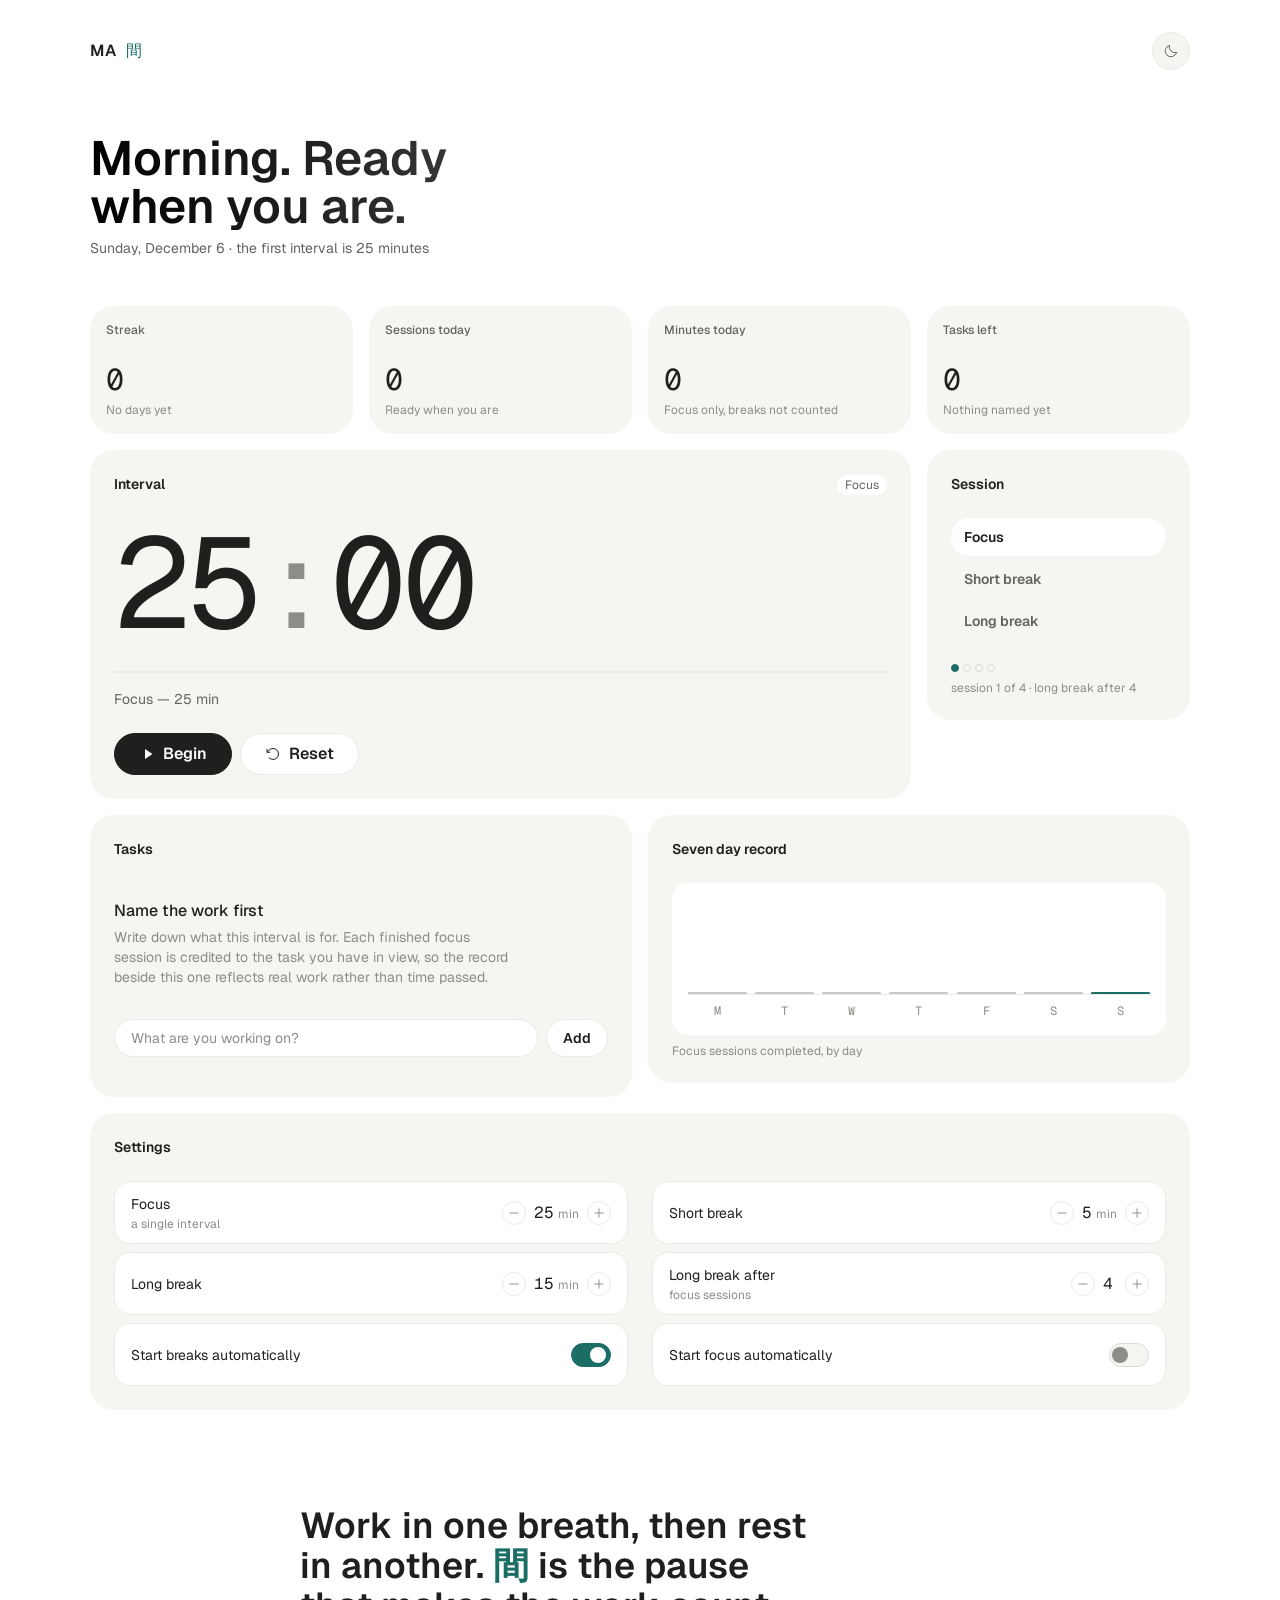
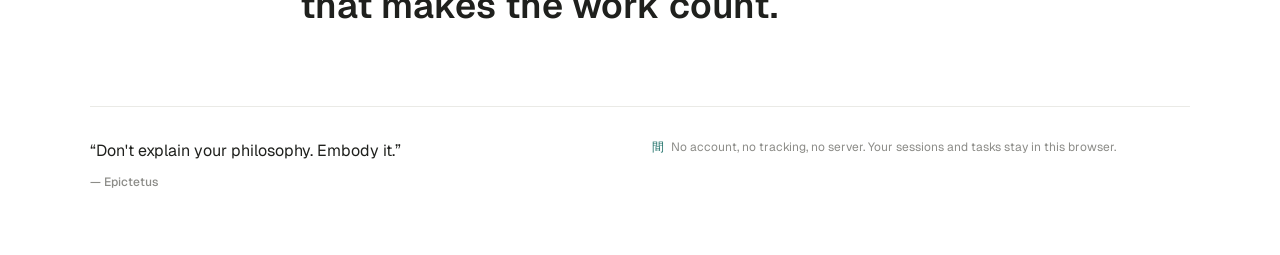
==== commit a50f6786: "Redesign on the Editorial greeting direction Deals an art direction from taste-skill's app screen li" ====
--- a/index.html
+++ b/index.html
@@ -6,7 +6,7 @@
 
   <title>MA · 間 — Focus Timer</title>
   <meta name="description" content="A Pomodoro focus timer built around 間 (ma), the meaningful interval. Run focus sessions, track the tasks inside them, and keep a seven day record. Nothing leaves your browser." />
-  <meta name="theme-color" content="#FAFAF7" media="(prefers-color-scheme: light)" />
+  <meta name="theme-color" content="#FFFFFF" media="(prefers-color-scheme: light)" />
   <meta name="theme-color" content="#131209" media="(prefers-color-scheme: dark)" />
 
   <meta property="og:type" content="website" />
@@ -19,8 +19,8 @@
   <meta name="twitter:description" content="A Pomodoro focus timer built around 間 (ma), the meaningful interval." />
   <meta name="twitter:image" content="https://benafcode.github.io/maticha_timer/docs/preview.png" />
 
-  <link rel="icon" href="data:image/svg+xml,%3Csvg xmlns='http://www.w3.org/2000/svg' viewBox='0 0 64 64'%3E%3Crect width='64' height='64' fill='%23131209'/%3E%3Ctext x='32' y='47' font-family='Hiragino Sans, Noto Sans JP, sans-serif' font-size='44' fill='%23FAFAF7' text-anchor='middle'%3E%E9%96%93%3C/text%3E%3C/svg%3E" />
-  <link rel="apple-touch-icon" href="data:image/svg+xml,%3Csvg xmlns='http://www.w3.org/2000/svg' viewBox='0 0 64 64'%3E%3Crect width='64' height='64' fill='%23131209'/%3E%3Ctext x='32' y='47' font-family='Hiragino Sans, Noto Sans JP, sans-serif' font-size='44' fill='%23FAFAF7' text-anchor='middle'%3E%E9%96%93%3C/text%3E%3C/svg%3E" />
+  <link rel="icon" href="data:image/svg+xml,%3Csvg xmlns='http://www.w3.org/2000/svg' viewBox='0 0 64 64'%3E%3Crect width='64' height='64' fill='%231b6e66'/%3E%3Ctext x='32' y='47' font-family='Hiragino Sans, Noto Sans JP, sans-serif' font-size='44' fill='%23ffffff' text-anchor='middle'%3E%E9%96%93%3C/text%3E%3C/svg%3E" />
+  <link rel="apple-touch-icon" href="data:image/svg+xml,%3Csvg xmlns='http://www.w3.org/2000/svg' viewBox='0 0 64 64'%3E%3Crect width='64' height='64' fill='%231b6e66'/%3E%3Ctext x='32' y='47' font-family='Hiragino Sans, Noto Sans JP, sans-serif' font-size='44' fill='%23ffffff' text-anchor='middle'%3E%E9%96%93%3C/text%3E%3C/svg%3E" />
 
   <link rel="preconnect" href="https://fonts.googleapis.com" />
   <link rel="preconnect" href="https://fonts.gstatic.com" crossorigin />
@@ -41,7 +41,7 @@
 
   <a class="skip-link button-sm" href="#main">Skip to content</a>
 
-  <!-- Icons, drawn in Phosphor's idiom (256 grid, 16px round strokes). B6. -->
+  <!-- Icons, drawn in Phosphor's idiom (256 grid, round strokes). B6. -->
   <svg width="0" height="0" aria-hidden="true" focusable="false" style="position:absolute">
     <defs>
       <symbol id="i-play" viewBox="0 0 256 256"><path d="M96 48 216 128 96 208Z" fill="currentColor" /></symbol>
@@ -58,81 +58,106 @@
 
   <div class="page">
 
-    <header class="masthead">
-      <div class="mast-id">
+    <!-- ─── Greeting: the h1, named from the data ─────── -->
+    <header class="greeting-head">
+      <div class="brand">
         <span class="mark">MA</span>
         <span class="kanji" aria-hidden="true">間</span>
       </div>
-      <p class="mast-tag caption-4">the art of the interval</p>
-
-      <div class="mast-end">
-        <div class="mast-streak">
-          <span class="streak-n" id="streak-count">0</span>
-          <span class="streak-l caption-5">day<br />streak</span>
-        </div>
-        <button class="icon-btn" id="theme-btn" type="button" aria-label="Switch to dark theme">
-          <svg class="icon" aria-hidden="true"><use href="#i-moon" /></svg>
-        </button>
-      </div>
+      <button class="icon-btn" id="theme-btn" type="button" aria-label="Switch to dark theme">
+        <svg class="icon" aria-hidden="true"><use href="#i-moon" /></svg>
+      </button>
     </header>
 
-    <main class="grid" id="main">
-
-      <!-- ─── Main column ─────────────────────────────── -->
-      <div class="col-main">
-
-        <section class="card reveal" aria-labelledby="h-interval">
-          <div class="card-head">
-            <span class="idx caption-3">01</span>
-            <h2 class="card-title title-5" id="h-interval">Interval</h2>
-          </div>
-
-          <nav class="modes" aria-label="Timer mode">
-            <button class="mode button-xsm is-active" type="button" data-mode="focus">Focus</button>
-            <button class="mode button-xsm" type="button" data-mode="short">Short break</button>
-            <button class="mode button-xsm" type="button" data-mode="long">Long break</button>
-          </nav>
-
-          <div class="hero">
+    <main id="main">
+      <div class="home">
+
+        <div class="greeting span-12">
+          <h1 class="greeting-text heading-2" id="greeting-text">Ready when you are.</h1>
+          <p class="greeting-date body-6" id="greeting-date"></p>
+        </div>
+
+        <!-- Row A — 3 / 3 / 3 / 3 -->
+        <div class="tile span-3">
+          <span class="tile-l caption-4">Streak</span>
+          <span class="tile-v" id="streak-count">0</span>
+          <span class="tile-c caption-5" id="tile-streak-c">No days yet</span>
+        </div>
+        <div class="tile span-3">
+          <span class="tile-l caption-4">Sessions today</span>
+          <span class="tile-v" id="stat-sessions">0</span>
+          <span class="tile-c caption-5" id="tile-sessions-c">Ready when you are</span>
+        </div>
+        <div class="tile span-3">
+          <span class="tile-l caption-4">Minutes today</span>
+          <span class="tile-v" id="stat-minutes">0</span>
+          <span class="tile-c caption-5">Focus only, breaks not counted</span>
+        </div>
+        <div class="tile span-3">
+          <span class="tile-l caption-4">Tasks left</span>
+          <span class="tile-v" id="stat-tasks">0</span>
+          <span class="tile-c caption-5" id="tile-tasks-c">Nothing named yet</span>
+        </div>
+
+        <!-- Row B — 9 / 3 -->
+        <section class="panel span-9 panel--interval" aria-labelledby="h-interval">
+          <div class="panel-head">
+            <h2 class="panel-title" id="h-interval">Interval</h2>
+            <span class="chip caption-5" id="phase-chip">Focus</span>
+          </div>
+
+          <div class="interval-body">
             <div class="time" id="timer-display" role="timer" aria-live="off"></div>
 
             <div class="progress-track">
               <div class="progress-fill" id="progress-fill"></div>
             </div>
 
-            <div class="meta-row">
-              <p class="phase body-6" id="phase-text">Focus — 25 min</p>
-              <div class="session">
-                <div class="dots" id="session-dots"></div>
-                <span class="lab caption-5" id="session-label"></span>
-              </div>
-            </div>
-          </div>
-
-          <div class="controls">
-            <button class="btn btn-primary button-md" id="toggle-btn" type="button" aria-label="Begin timer">
-              <svg class="icon" aria-hidden="true"><use href="#i-play" /></svg>
-              <span id="toggle-label">Begin</span>
-            </button>
-            <button class="btn button-md" id="reset-btn" type="button" aria-label="Reset timer">
-              <svg class="icon" aria-hidden="true"><use href="#i-reset" /></svg>
-              <span>Reset</span>
-            </button>
-          </div>
-        </section>
-
-        <section class="card reveal" aria-labelledby="h-tasks">
-          <div class="card-head">
-            <span class="idx caption-3">02</span>
-            <h2 class="card-title title-5" id="h-tasks">Tasks</h2>
+            <p class="phase body-6" id="phase-text">Focus — 25 min</p>
+
+            <div class="controls">
+              <button class="btn btn-primary button-md" id="toggle-btn" type="button" aria-label="Begin timer">
+                <svg class="icon" aria-hidden="true"><use href="#i-play" /></svg>
+                <span id="toggle-label">Begin</span>
+              </button>
+              <button class="btn button-md" id="reset-btn" type="button" aria-label="Reset timer">
+                <svg class="icon" aria-hidden="true"><use href="#i-reset" /></svg>
+                <span>Reset</span>
+              </button>
+            </div>
+          </div>
+        </section>
+
+        <section class="panel span-3 panel--session" aria-labelledby="h-session">
+          <div class="panel-head">
+            <h2 class="panel-title" id="h-session">Session</h2>
+          </div>
+
+          <nav class="modes" aria-label="Timer mode">
+            <button class="mode button-sm is-active" type="button" data-mode="focus">Focus</button>
+            <button class="mode button-sm" type="button" data-mode="short">Short break</button>
+            <button class="mode button-sm" type="button" data-mode="long">Long break</button>
+          </nav>
+
+          <div class="session-meter">
+            <div class="dots" id="session-dots"></div>
+            <span class="lab caption-5" id="session-label"></span>
+          </div>
+        </section>
+
+        <!-- Row C — 6 / 6 -->
+        <section class="panel span-6 panel--tasks" aria-labelledby="h-tasks">
+          <div class="panel-head">
+            <h2 class="panel-title" id="h-tasks">Tasks</h2>
+            <span class="chip caption-5" id="task-summary"></span>
           </div>
 
           <ul class="task-list" id="task-list"></ul>
 
           <div class="task-empty" id="task-empty">
             <p class="task-empty-title title-3">Name the work first</p>
-            <p class="task-empty-body body-6">Write down what this interval is for. Each finished
-              focus session is credited to the task you have in view, so the record below reflects
+            <p class="task-empty-body body-6">Write down what this interval is for. Each finished focus
+              session is credited to the task you have in view, so the record beside this one reflects
               real work rather than time passed.</p>
           </div>
 
@@ -144,114 +169,102 @@
           </form>
           <p class="task-error caption-5" id="task-error" role="status" hidden></p>
 
-          <div class="task-foot">
-            <span class="task-summary caption-5" id="task-summary"></span>
-            <button class="task-clear caption-4" id="task-clear" type="button">Clear finished</button>
+          <div class="panel-foot">
+            <button class="link-btn caption-4" id="task-clear" type="button">Clear finished</button>
+          </div>
+        </section>
+
+        <section class="panel span-6 panel--record" aria-labelledby="h-record">
+          <div class="panel-head">
+            <h2 class="panel-title" id="h-record">Seven day record</h2>
+          </div>
+
+          <!-- The one white inner card the style allows, for the main chart -->
+          <div class="chart-card">
+            <div class="chart" id="chart"></div>
+          </div>
+          <p class="chart-label caption-5">Focus sessions completed, by day</p>
+        </section>
+
+        <!-- Row D — 12, splitting at column 6 -->
+        <section class="panel span-12 panel--settings" aria-labelledby="h-settings">
+          <div class="panel-head">
+            <h2 class="panel-title" id="h-settings">Settings</h2>
+          </div>
+
+          <div class="set-grid">
+            <div class="set-row">
+              <div class="set-label">
+                <span class="name body-6">Focus</span>
+                <span class="sub caption-5">a single interval</span>
+              </div>
+              <div class="stepper" data-key="focus" data-min="5" data-max="90" data-step="5">
+                <button class="step-btn step-dec" type="button" aria-label="Decrease focus duration">
+                  <svg class="icon" aria-hidden="true"><use href="#i-minus" /></svg>
+                </button>
+                <span class="val"><span class="step-val">25</span><span class="unit caption-5">min</span></span>
+                <button class="step-btn step-inc" type="button" aria-label="Increase focus duration">
+                  <svg class="icon" aria-hidden="true"><use href="#i-plus" /></svg>
+                </button>
+              </div>
+            </div>
+
+            <div class="set-row">
+              <div class="set-label"><span class="name body-6">Short break</span></div>
+              <div class="stepper" data-key="short" data-min="1" data-max="30" data-step="1">
+                <button class="step-btn step-dec" type="button" aria-label="Decrease short break duration">
+                  <svg class="icon" aria-hidden="true"><use href="#i-minus" /></svg>
+                </button>
+                <span class="val"><span class="step-val">5</span><span class="unit caption-5">min</span></span>
+                <button class="step-btn step-inc" type="button" aria-label="Increase short break duration">
+                  <svg class="icon" aria-hidden="true"><use href="#i-plus" /></svg>
+                </button>
+              </div>
+            </div>
+
+            <div class="set-row">
+              <div class="set-label"><span class="name body-6">Long break</span></div>
+              <div class="stepper" data-key="long" data-min="5" data-max="45" data-step="5">
+                <button class="step-btn step-dec" type="button" aria-label="Decrease long break duration">
+                  <svg class="icon" aria-hidden="true"><use href="#i-minus" /></svg>
+                </button>
+                <span class="val"><span class="step-val">15</span><span class="unit caption-5">min</span></span>
+                <button class="step-btn step-inc" type="button" aria-label="Increase long break duration">
+                  <svg class="icon" aria-hidden="true"><use href="#i-plus" /></svg>
+                </button>
+              </div>
+            </div>
+
+            <div class="set-row">
+              <div class="set-label">
+                <span class="name body-6">Long break after</span>
+                <span class="sub caption-5">focus sessions</span>
+              </div>
+              <div class="stepper" data-key="interval" data-min="2" data-max="8" data-step="1">
+                <button class="step-btn step-dec" type="button" aria-label="Decrease long break interval">
+                  <svg class="icon" aria-hidden="true"><use href="#i-minus" /></svg>
+                </button>
+                <span class="val"><span class="step-val">4</span><span class="unit caption-5"></span></span>
+                <button class="step-btn step-inc" type="button" aria-label="Increase long break interval">
+                  <svg class="icon" aria-hidden="true"><use href="#i-plus" /></svg>
+                </button>
+              </div>
+            </div>
+
+            <div class="set-row">
+              <div class="set-label"><span class="name body-6">Start breaks automatically</span></div>
+              <button class="toggle is-on" type="button" data-key="autoBreak" aria-pressed="true"
+                aria-label="Start breaks automatically"></button>
+            </div>
+
+            <div class="set-row">
+              <div class="set-label"><span class="name body-6">Start focus automatically</span></div>
+              <button class="toggle" type="button" data-key="autoFocus" aria-pressed="false"
+                aria-label="Start focus automatically"></button>
+            </div>
           </div>
         </section>
       </div>
-
-      <!-- ─── Side column ─────────────────────────────── -->
-      <aside class="col-side" aria-label="Settings and statistics">
-
-        <section class="card reveal" aria-labelledby="h-settings">
-          <div class="card-head">
-            <span class="idx caption-3">03</span>
-            <h2 class="card-title title-5" id="h-settings">Settings</h2>
-          </div>
-
-          <div class="set-row">
-            <div class="set-label">
-              <span class="name body-6">Focus</span>
-              <span class="sub caption-5">a single interval</span>
-            </div>
-            <div class="stepper" data-key="focus" data-min="5" data-max="90" data-step="5">
-              <button class="step-btn step-dec" type="button" aria-label="Decrease focus duration">
-                <svg class="icon" aria-hidden="true"><use href="#i-minus" /></svg>
-              </button>
-              <span class="val"><span class="step-val">25</span><span class="unit caption-5">min</span></span>
-              <button class="step-btn step-inc" type="button" aria-label="Increase focus duration">
-                <svg class="icon" aria-hidden="true"><use href="#i-plus" /></svg>
-              </button>
-            </div>
-          </div>
-
-          <div class="set-row">
-            <div class="set-label"><span class="name body-6">Short break</span></div>
-            <div class="stepper" data-key="short" data-min="1" data-max="30" data-step="1">
-              <button class="step-btn step-dec" type="button" aria-label="Decrease short break duration">
-                <svg class="icon" aria-hidden="true"><use href="#i-minus" /></svg>
-              </button>
-              <span class="val"><span class="step-val">5</span><span class="unit caption-5">min</span></span>
-              <button class="step-btn step-inc" type="button" aria-label="Increase short break duration">
-                <svg class="icon" aria-hidden="true"><use href="#i-plus" /></svg>
-              </button>
-            </div>
-          </div>
-
-          <div class="set-row">
-            <div class="set-label"><span class="name body-6">Long break</span></div>
-            <div class="stepper" data-key="long" data-min="5" data-max="45" data-step="5">
-              <button class="step-btn step-dec" type="button" aria-label="Decrease long break duration">
-                <svg class="icon" aria-hidden="true"><use href="#i-minus" /></svg>
-              </button>
-              <span class="val"><span class="step-val">15</span><span class="unit caption-5">min</span></span>
-              <button class="step-btn step-inc" type="button" aria-label="Increase long break duration">
-                <svg class="icon" aria-hidden="true"><use href="#i-plus" /></svg>
-              </button>
-            </div>
-          </div>
-
-          <div class="set-row">
-            <div class="set-label">
-              <span class="name body-6">Long break after</span>
-              <span class="sub caption-5">focus sessions</span>
-            </div>
-            <div class="stepper" data-key="interval" data-min="2" data-max="8" data-step="1">
-              <button class="step-btn step-dec" type="button" aria-label="Decrease long break interval">
-                <svg class="icon" aria-hidden="true"><use href="#i-minus" /></svg>
-              </button>
-              <span class="val"><span class="step-val">4</span><span class="unit caption-5"></span></span>
-              <button class="step-btn step-inc" type="button" aria-label="Increase long break interval">
-                <svg class="icon" aria-hidden="true"><use href="#i-plus" /></svg>
-              </button>
-            </div>
-          </div>
-
-          <div class="set-row">
-            <div class="set-label"><span class="name body-6">Start breaks automatically</span></div>
-            <button class="toggle is-on" type="button" data-key="autoBreak" aria-pressed="true"
-              aria-label="Start breaks automatically"></button>
-          </div>
-
-          <div class="set-row">
-            <div class="set-label"><span class="name body-6">Start focus automatically</span></div>
-            <button class="toggle" type="button" data-key="autoFocus" aria-pressed="false"
-              aria-label="Start focus automatically"></button>
-          </div>
-        </section>
-
-        <section class="card reveal" aria-labelledby="h-today">
-          <div class="card-head">
-            <span class="idx caption-3">04</span>
-            <h2 class="card-title title-5" id="h-today">Today</h2>
-          </div>
-
-          <div class="stat-grid">
-            <div class="stat">
-              <span class="stat-n accent" id="stat-sessions">0</span>
-              <span class="stat-l caption-5">Sessions</span>
-            </div>
-            <div class="stat">
-              <span class="stat-n" id="stat-minutes">0</span>
-              <span class="stat-l caption-5">Minutes</span>
-            </div>
-          </div>
-
-          <div class="chart" id="chart"></div>
-          <p class="chart-label caption-5">Last seven days</p>
-        </section>
-      </aside>
     </main>
 
     <!-- ─── Tagline reveal (B11) ──────────────────────── -->
@@ -261,7 +274,7 @@
     </section>
 
     <footer class="footer">
-      <blockquote class="quote reveal">
+      <blockquote class="quote">
         <p class="quote-text body-3" id="quote-text"></p>
         <cite class="quote-author caption-4" id="quote-author"></cite>
       </blockquote>
--- a/styles.css
+++ b/styles.css
@@ -1,21 +1,20 @@
 /* ============================================================
    MA · 間 — Maticha Focus Timer
-   Visual system per the landing-page-design skill, Part B.
-
-   B1 type    Geist, with Geist Mono for the countdown and metrics
-              (numeric UI, the one pairing the skill permits).
-              Every size resolves to a Tailwind scale step; every
-              text element wears a named style class.
-   B2 space   The thirteen spacing tokens, nothing between them.
-   B3 radius  Tailwind radius values. Cards sit at 12px; the nested
-              formula (inner = outer − gap) lands below 2 at every
-              inner gap here, so inner controls stay square.
-   B4 surface Flat backgrounds, borders all the way around a card,
-              row divisions drawn as 1px rectangles.
-   B7 motion  One curve, transform and opacity only.
+
+   Art direction: "Editorial greeting", dealt from taste-skill's
+   app-screen library (seed 186861371, kind: workspace). A personal
+   home that opens with a typeset greeting in a centred column;
+   every figure below it is set at regular weight on tonal panels.
+
+   Rules: Part B of landing-page-design. Where the two disagree the
+   rules win, and the substitution is noted at the point of use:
+     greeting 48/700 in a serif  ->  48/600 in Geist (one face only)
+     KPI figures at 32px         ->  30px, the step below
+     card radius 22px            ->  24px, the Tailwind value
+     panel padding 20px          ->  24px, the spacing token
+   The style's own ban on red as an accent is what retired the red.
    ============================================================ */
 
-/* ─── Tokens ───────────────────────────────────────────────── */
 :root {
   /* B2 — spacing */
   --space-0:   0;
@@ -40,7 +39,13 @@
   --radius-lg:   8px;
   --radius-xl:   12px;
   --radius-2xl:  16px;
+  --radius-3xl:  24px;
   --radius-full: 9999px;
+
+  /* The sheet's card radius is 22px and its control radius 999px.
+     22 is not a Tailwind value, so cards take 24; controls are pills. */
+  --radius-card: var(--radius-3xl);
+  --radius-control: var(--radius-full);
 
   /* B1 — type scale */
   --text-xs:   12px;  --lh-xs:   16px;
@@ -71,36 +76,53 @@
   --dur-color: 300ms;
   --dur-reveal: 700ms;
 
-  /* Colour — light */
-  --bg: #FAFAF7;
-  --surface: #FFFFFF;
-  --surface-2: #F1F1EC;
-  --border: #E4E4DF;
-  --border-firm: #D5D5CE;
-  --text: #111110;
-  --text-muted: #55554F;
-  --text-subtle: #8A8A82;
-  --accent: #E2231A;
-  --on-accent: #FFFFFF;
+  /* Geometry measured on the studied screens */
+  --row-height: 63px;
+  --control-height: 38px;
+  --tile-height: 128px;
+  --col-gap: var(--space-200);
+
+  /* Colour — light. The ground stays white and the panel surface takes
+     the product's material: a warm washi stone in place of #f9f9f9. */
+  --ground: #ffffff;
+  --surface: #f6f5f1;
+  --raised: #ffffff;
+  --border: #eaeae6;
+  --rule: #f3f3ef;
+  --control: #d9d9d6;
+  --text: #1f201d;
+  --muted: #636361;
+  --subtle: #8c8c88;
+  --accent: #1b6e66;
+  --on-accent: #ffffff;
+  --negative: #b42318;
+  --chart-1: #1f201d;
+  --chart-2: #1b6e66;
+  --chart-3: #c9c9c3;
   --hero-from: #000000;
   --hero-to: #666666;
-  --ring: #111110;
-}
-
-/* B4 — dark backgrounds come only from the approved six:
+  --ring: #1f201d;
+}
+
+/* B4 — dark grounds come only from the approved six:
    #000000 #181818 #1F1F1F #272727 #313131 #131209 */
 @media (prefers-color-scheme: dark) {
   :root:not([data-theme="light"]) {
-    --bg: #131209;
+    --ground: #131209;
     --surface: #181818;
-    --surface-2: #1F1F1F;
+    --raised: #1F1F1F;
     --border: #272727;
-    --border-firm: #313131;
+    --rule: #1F1F1F;
+    --control: #313131;
     --text: #FAFAF7;
-    --text-muted: #9B9B9B;
-    --text-subtle: #7A7A74;
-    --accent: #FF6A5E;
+    --muted: #9B9B9B;
+    --subtle: #7A7A74;
+    --accent: #5FBFB3;
     --on-accent: #131209;
+    --negative: #F0877E;
+    --chart-1: #FAFAF7;
+    --chart-2: #5FBFB3;
+    --chart-3: #313131;
     --hero-from: #FFFFFF;
     --hero-to: #9B9B9B;
     --ring: #FAFAF7;
@@ -108,16 +130,21 @@
 }
 
 :root[data-theme="dark"] {
-  --bg: #131209;
+  --ground: #131209;
   --surface: #181818;
-  --surface-2: #1F1F1F;
+  --raised: #1F1F1F;
   --border: #272727;
-  --border-firm: #313131;
+  --rule: #1F1F1F;
+  --control: #313131;
   --text: #FAFAF7;
-  --text-muted: #9B9B9B;
-  --text-subtle: #7A7A74;
-  --accent: #FF6A5E;
+  --muted: #9B9B9B;
+  --subtle: #7A7A74;
+  --accent: #5FBFB3;
   --on-accent: #131209;
+  --negative: #F0877E;
+  --chart-1: #FAFAF7;
+  --chart-2: #5FBFB3;
+  --chart-3: #313131;
   --hero-from: #FFFFFF;
   --hero-to: #9B9B9B;
   --ring: #FAFAF7;
@@ -128,8 +155,7 @@
 
 /* Buttons otherwise keep the UA's 1px/6px padding, which squeezes small
    fixed-size controls narrower than their centred contents — an overflowing
-   grid item is pinned to the start edge instead of centring. Rules that set
-   their own padding still win on specificity. */
+   grid item is pinned to the start edge instead of centring. */
 button { padding: 0; }
 
 /* Form controls do not inherit the page face, so an icon only button would
@@ -140,11 +166,11 @@
 
 body {
   margin: 0;
-  background: var(--bg);
+  background: var(--ground);
   color: var(--text);
   font-family: var(--sans);
-  font-size: var(--text-base);
-  line-height: var(--lh-base);
+  font-size: var(--text-sm);
+  line-height: var(--lh-sm);
   font-weight: var(--w-regular);
   -webkit-font-smoothing: antialiased;
   text-rendering: optimizeLegibility;
@@ -199,163 +225,172 @@
   z-index: 10;
   padding: var(--space-75) var(--space-100);
   background: var(--text);
-  color: var(--bg);
-  border-radius: var(--radius-md);
+  color: var(--ground);
+  border-radius: var(--radius-control);
   text-decoration: none;
   transform: translateY(calc(-1 * var(--space-900)));
   transition: transform var(--dur-layout) var(--curve);
 }
 .skip-link:focus-visible { transform: none; }
 
-/* ─── Icons ────────────────────────────────────────────────── */
-.icon {
-  width: var(--text-base);
-  height: var(--text-base);
-  flex: none;
-  display: block;
-}
-
-/* ─── Page shell ───────────────────────────────────────────── */
+.icon { width: var(--text-base); height: var(--text-base); flex: none; display: block; }
+
+/* ─── Page shell: open plane, centred column, no top bar ───── */
+/* The sheet's column is 1100px of CONTENT, which is what makes the tracks
+   77px (1100 - 11x16 = 924, 924/12 = 77). The page's own gutter therefore
+   sits outside that figure rather than eating into it. */
 .page {
-  max-width: 1120px;
+  --column: 1100px;
+  max-width: calc(var(--column) + 2 * var(--space-300));
   margin: 0 auto;
-  padding: var(--space-600) var(--space-200) var(--space-700);
-}
-
-/* ─── Masthead ─────────────────────────────────────────────── */
-.masthead {
-  display: grid;
-  grid-template-columns: auto 1fr auto;
+  padding: var(--space-400) var(--space-300) var(--space-700);
+}
+
+.greeting-head {
+  display: flex;
   align-items: center;
+  justify-content: space-between;
   gap: var(--space-300);
-  margin-bottom: var(--space-400);
-}
-
-.mast-id { display: flex; align-items: baseline; gap: var(--space-75); }
+  margin-bottom: var(--space-700);
+}
+
+.brand { display: flex; align-items: baseline; gap: var(--space-75); }
 
 .mark {
-  font-size: var(--text-2xl);
-  line-height: var(--lh-2xl);
+  font-size: var(--text-base);
+  line-height: var(--lh-base);
   font-weight: var(--w-semibold);
-  letter-spacing: -0.02em;
+  letter-spacing: 0.08em;
 }
 
 .kanji {
   font-family: var(--jp);
-  font-size: var(--text-xl);
-  line-height: var(--lh-xl);
-  font-weight: var(--w-regular);
+  font-size: var(--text-base);
+  line-height: var(--lh-base);
   color: var(--accent);
 }
 
-.mast-tag { margin: 0; color: var(--text-subtle); text-wrap: pretty; }
-
-.mast-end { display: flex; align-items: center; gap: var(--space-300); }
-
-.mast-streak { display: flex; align-items: center; gap: var(--space-75); }
-
-.streak-n {
-  font-family: var(--mono);
-  font-size: var(--text-2xl);
-  line-height: var(--lh-2xl);
-  font-weight: var(--w-semibold);
-  font-variant-numeric: tabular-nums;
-}
-
-.streak-l { color: var(--text-subtle); }
-
 .icon-btn {
-  width: var(--space-400);
-  height: var(--space-400);
+  width: var(--control-height);
+  height: var(--control-height);
   display: grid;
   place-items: center;
   background: var(--surface);
-  color: var(--text-muted);
+  color: var(--muted);
   border: 1px solid var(--border);
-  border-radius: var(--radius-md);
+  border-radius: var(--radius-control);
   cursor: pointer;
   transition: color var(--dur-color) var(--curve),
               background-color var(--dur-color) var(--curve),
-              border-color var(--dur-color) var(--curve),
               transform var(--dur-layout) var(--curve);
 }
-.icon-btn:hover { color: var(--text); border-color: var(--border-firm); }
+.icon-btn:hover { color: var(--text); }
 .icon-btn:active { transform: scale(0.98); }
 
-/* ─── Grid ─────────────────────────────────────────────────── */
-.grid {
+/* ─── The 12 column grid: 1100 − 11×16 = 924, ÷ 12 = 77px ──── */
+.home {
   display: grid;
-  grid-template-columns: minmax(0, 1.35fr) minmax(0, 1fr);
-  gap: var(--space-300);
+  grid-template-columns: repeat(12, minmax(0, 1fr));
+  gap: var(--col-gap);
   align-items: start;
 }
 
-.col-main, .col-side {
-  display: grid;
-  gap: var(--space-300);
-  align-content: start;
-  /* A grid item's automatic minimum is its min-content width, so without this
-     the column refuses to shrink past its widest row and pushes the page wide. */
-  min-width: 0;
-}
-
-/* ─── B4 card: border all the way around, flat fill ────────── */
-.card {
+.span-3  { grid-column: span 3; }
+.span-6  { grid-column: span 6; }
+.span-9  { grid-column: span 9; }
+.span-12 { grid-column: span 12; }
+
+/* ─── The greeting: this screen's h1 ───────────────────────── */
+.greeting { margin-bottom: var(--space-400); }
+
+.greeting-text {
+  margin: 0 0 var(--space-75);
+  max-width: 680px;            /* B5 */
+  text-wrap: balance;
+  /* B5 — the one gradient on the page, and only on text */
+  background-image: linear-gradient(90deg, var(--hero-from), var(--hero-to));
+  -webkit-background-clip: text;
+  background-clip: text;
+  color: transparent;
+}
+
+/* The date goes after the greeting, never as a tracked eyebrow above it. */
+.greeting-date { margin: 0; max-width: 680px; color: var(--muted); text-wrap: pretty; }
+
+/* ─── Count tiles: label, value, a plain caption, no deltas ── */
+.tile {
+  min-height: var(--tile-height);
+  display: flex;
+  flex-direction: column;
+  gap: var(--space-50);
+  padding: var(--space-200);
   background: var(--surface);
-  border: 1px solid var(--border);
-  border-radius: var(--radius-xl);
+  border-radius: var(--radius-card);
+}
+
+.tile-l { color: var(--muted); }
+
+.tile-v {
+  margin-top: auto;
+  font-family: var(--mono);
+  font-size: var(--text-3xl);        /* the sheet's 32px, snapped to the step below */
+  line-height: var(--lh-3xl);
+  font-weight: var(--w-regular);     /* every figure at regular weight */
+  font-variant-numeric: tabular-nums;
+  letter-spacing: -0.02em;
+}
+
+.tile-c { color: var(--subtle); text-wrap: pretty; }
+
+/* ─── Panels: one tonal layer, title and content directly ──── */
+.panel {
   padding: var(--space-300);
-}
-
-.card-head {
+  background: var(--surface);
+  border-radius: var(--radius-card);
+}
+
+.panel-head {
   display: flex;
   align-items: baseline;
-  gap: var(--space-75);
+  justify-content: space-between;
+  gap: var(--space-200);
   margin-bottom: var(--space-300);
 }
 
-.idx { color: var(--accent); letter-spacing: 0.08em; }
-
-.card-title {
+.panel-title {
   margin: 0;
-  color: var(--text-subtle);
-  letter-spacing: 0.08em;
-  text-transform: uppercase;
+  font-size: var(--text-sm);
+  line-height: var(--lh-sm);
+  font-weight: var(--w-semibold);
   text-wrap: balance;
 }
 
-/* ─── Modes ────────────────────────────────────────────────── */
-.modes {
-  display: flex;
-  gap: var(--space-50);
-  margin-bottom: var(--space-300);
-}
-
-.mode {
-  flex: 1;
-  padding: var(--space-75) var(--space-100);
-  background: transparent;
-  color: var(--text-subtle);
-  font-family: inherit;
-  border: 1px solid var(--border);
-  border-radius: var(--radius-md);
+.chip {
+  flex: 0 1 auto;
+  min-width: 0;
+  overflow: hidden;
+  text-overflow: ellipsis;
+  white-space: nowrap;
+  padding: var(--space-25) var(--space-75);
+  background: var(--raised);
+  color: var(--muted);
+  border-radius: var(--radius-control);
+}
+
+.panel-foot { display: flex; justify-content: flex-end; padding-top: var(--space-200); }
+
+.link-btn {
+  background: none;
+  border: 0;
+  padding: 0;
+  color: var(--muted);
   cursor: pointer;
-  white-space: nowrap;
-  transition: color var(--dur-color) var(--curve),
-              background-color var(--dur-color) var(--curve),
-              border-color var(--dur-color) var(--curve),
-              transform var(--dur-layout) var(--curve);
-}
-.mode:hover { color: var(--text); border-color: var(--border-firm); }
-.mode:active { transform: scale(0.98); }
-.mode.is-active {
-  background: var(--surface-2);
-  border-color: var(--border-firm);
-  color: var(--text);
-}
-
-/* ─── B5 hero: the countdown, capped at 680px ──────────────── */
-.hero { max-width: 680px; }
+  transition: color var(--dur-color) var(--curve);
+}
+.link-btn:hover { color: var(--accent); }
+
+/* ─── Interval ─────────────────────────────────────────────── */
+.interval-body { display: flex; flex-direction: column; }
 
 .time {
   display: flex;
@@ -363,26 +398,17 @@
   font-family: var(--mono);
   font-size: var(--text-9xl);
   line-height: 1;
-  font-weight: var(--w-semibold);
+  font-weight: var(--w-regular);   /* the style sets every figure at regular */
   letter-spacing: -0.04em;
   font-variant-numeric: tabular-nums;
   user-select: none;
   margin-bottom: var(--space-300);
-
-  /* B5 — the one gradient, and only on text */
-  background-image: linear-gradient(90deg, var(--hero-from), var(--hero-to));
-  -webkit-background-clip: text;
-  background-clip: text;
-  color: transparent;
-}
-
-/* The colon stays inside the gradient. An opacity of its own would promote it
-   to its own layer, and a layer cannot be painted from the parent's text
-   clipped background, so it would disappear entirely. The running state shows
-   on the session dot below instead, which sits outside the clipped text. */
-.time .c { color: inherit; }
-
-/* ─── Progress ─────────────────────────────────────────────── */
+}
+
+/* The colon carries no opacity of its own: that would promote it to its own
+   layer, and the running state is shown on the session dots instead. */
+.time .c { color: var(--subtle); }
+
 .progress-track {
   height: var(--space-25);
   background: var(--border);
@@ -401,83 +427,244 @@
   transition: transform var(--dur-layout) var(--curve);
 }
 
-.meta-row {
-  display: flex;
-  flex-wrap: wrap;
-  justify-content: space-between;
-  align-items: baseline;
-  gap: var(--space-50) var(--space-200);
-  margin-bottom: var(--space-300);
-}
-
-.phase { margin: 0; color: var(--text-muted); text-wrap: pretty; }
-
-.session { display: flex; align-items: center; gap: var(--space-75); }
-
-.dots { display: flex; gap: var(--space-50); }
-
-.dot {
-  width: var(--space-75);
-  height: var(--space-75);
-  border: 1px solid var(--border-firm);
-  border-radius: var(--radius-full);
-  transition: background-color var(--dur-color) var(--curve),
-              border-color var(--dur-color) var(--curve);
-}
-.dot.done { background: var(--text-muted); border-color: var(--text-muted); }
-.dot.current { background: var(--accent); border-color: var(--accent); }
-.dots.running .dot.current { animation: pulse 2s var(--curve) infinite; }
-
-@keyframes pulse { 0%, 100% { opacity: 1; } 50% { opacity: 0.35; } }
-
-.lab { color: var(--text-subtle); }
-
-/* ─── Controls ─────────────────────────────────────────────── */
+.phase { margin: 0 0 var(--space-300); color: var(--muted); text-wrap: pretty; }
+
 .controls { display: flex; gap: var(--space-75); }
 
 /* B2 — main buttons: 8px vertical, 12px horizontal */
 .btn {
-  flex: 1;
   display: inline-flex;
   align-items: center;
   justify-content: center;
   gap: var(--space-75);
-  padding: var(--space-75) var(--space-100);
-  background: var(--surface);
+  min-height: var(--control-height);
+  padding: var(--space-75) var(--space-300);
+  background: var(--raised);
   color: var(--text);
-  font-family: inherit;
-  border: 1px solid var(--border-firm);
-  border-radius: var(--radius-md);
+  border: 1px solid var(--border);
+  border-radius: var(--radius-control);
   cursor: pointer;
   transition: color var(--dur-color) var(--curve),
               background-color var(--dur-color) var(--curve),
               border-color var(--dur-color) var(--curve),
               transform var(--dur-layout) var(--curve);
 }
-.btn:hover { background: var(--surface-2); }
+.btn:hover { border-color: var(--control); }
 .btn:active { transform: scale(0.98); }
 
+/* Primary by inversion, the way the studied screens mark it */
 .btn-primary {
   background: var(--text);
-  color: var(--bg);
+  color: var(--ground);
   border-color: var(--text);
 }
 .btn-primary:hover { background: var(--accent); border-color: var(--accent); color: var(--on-accent); }
 
+/* ─── Session ──────────────────────────────────────────────── */
+.modes { display: flex; flex-direction: column; gap: var(--space-50); margin-bottom: var(--space-300); }
+
+.mode {
+  min-height: var(--control-height);
+  padding: var(--space-75) var(--space-100);
+  background: transparent;
+  color: var(--muted);
+  border: 1px solid transparent;
+  border-radius: var(--radius-control);
+  cursor: pointer;
+  text-align: left;
+  transition: color var(--dur-color) var(--curve),
+              background-color var(--dur-color) var(--curve),
+              transform var(--dur-layout) var(--curve);
+}
+.mode:hover { color: var(--text); }
+.mode:active { transform: scale(0.98); }
+.mode.is-active { background: var(--raised); color: var(--text); }
+
+.session-meter { display: flex; flex-direction: column; gap: var(--space-75); }
+
+.dots { display: flex; gap: var(--space-50); }
+
+.dot {
+  width: var(--space-75);
+  height: var(--space-75);
+  border: 1px solid var(--control);
+  border-radius: var(--radius-full);
+  transition: background-color var(--dur-color) var(--curve),
+              border-color var(--dur-color) var(--curve);
+}
+.dot.done { background: var(--muted); border-color: var(--muted); }
+.dot.current { background: var(--accent); border-color: var(--accent); }
+.dots.running .dot.current { animation: pulse 2s var(--curve) infinite; }
+
+@keyframes pulse { 0%, 100% { opacity: 1; } 50% { opacity: 0.35; } }
+
+.lab { color: var(--subtle); text-wrap: pretty; }
+
 /* ─── Tasks ────────────────────────────────────────────────── */
-.task-list { list-style: none; margin: 0; padding: 0; }
-
+.task-list { list-style: none; margin: 0; padding: 0; display: grid; gap: var(--space-75); }
+
+/* Row cards: one step lighter than the panel, a border one step darker */
 .task {
-  position: relative;
   display: grid;
   grid-template-columns: auto minmax(0, 1fr) auto auto auto;
   align-items: center;
   gap: var(--space-100);
-  padding: var(--space-100) var(--space-0);
-}
-
-/* B4 — rows are divided by a 1px rectangle, not a one sided stroke */
-.task::after {
+  min-height: var(--row-height);
+  padding: var(--space-75) var(--space-200);
+  background: var(--raised);
+  border: 1px solid var(--border);
+  border-radius: var(--radius-2xl);
+  transition: border-color var(--dur-color) var(--curve);
+}
+
+.task.is-active { border-color: var(--accent); }
+.task.is-active .task-text { color: var(--text); font-weight: var(--w-medium); }
+.task.done { opacity: 0.45; }
+.task.done .task-text { text-decoration: line-through; }
+
+.task-check {
+  width: var(--space-300);
+  height: var(--space-300);
+  display: grid;
+  place-items: center;
+  background: transparent;
+  color: transparent;
+  border: 1px solid var(--control);
+  border-radius: var(--radius-full);
+  cursor: pointer;
+  transition: border-color var(--dur-color) var(--curve),
+              background-color var(--dur-color) var(--curve),
+              color var(--dur-color) var(--curve),
+              transform var(--dur-layout) var(--curve);
+}
+.task-check:hover { border-color: var(--text); }
+.task-check:active { transform: scale(0.98); }
+.task-check .icon { width: var(--text-sm); height: var(--text-sm); }
+.task.done .task-check { background: var(--text); border-color: var(--text); color: var(--ground); }
+
+.task-text {
+  min-width: 0;
+  background: none;
+  border: 0;
+  padding: 0;
+  text-align: left;
+  font-size: var(--text-sm);
+  line-height: var(--lh-sm);
+  color: var(--muted);
+  cursor: pointer;
+  overflow: hidden;
+  text-overflow: ellipsis;
+  white-space: nowrap;
+  transition: color var(--dur-color) var(--curve);
+}
+.task-text:hover { color: var(--text); }
+
+.task-count {
+  font-family: var(--mono);
+  font-size: var(--text-xs);
+  line-height: var(--lh-xs);
+  font-variant-numeric: tabular-nums;
+  color: var(--subtle);
+}
+
+.task-est { display: flex; gap: var(--space-25); }
+
+.task-est button,
+.step-btn {
+  width: var(--space-300);
+  height: var(--space-300);
+  display: grid;
+  place-items: center;
+  background: transparent;
+  color: var(--subtle);
+  border: 1px solid var(--border);
+  border-radius: var(--radius-control);
+  cursor: pointer;
+  transition: color var(--dur-color) var(--curve),
+              border-color var(--dur-color) var(--curve),
+              transform var(--dur-layout) var(--curve);
+}
+.task-est button:hover, .step-btn:hover { color: var(--text); border-color: var(--control); }
+.task-est button:active, .step-btn:active { transform: scale(0.98); }
+.task-est .icon, .step-btn .icon { width: var(--text-xs); height: var(--text-xs); }
+
+.task-del {
+  width: var(--space-300);
+  height: var(--space-300);
+  display: grid;
+  place-items: center;
+  background: transparent;
+  color: var(--subtle);
+  border: 1px solid transparent;
+  border-radius: var(--radius-control);
+  cursor: pointer;
+  transition: color var(--dur-color) var(--curve),
+              transform var(--dur-layout) var(--curve);
+}
+.task-del:hover { color: var(--negative); }
+.task-del:active { transform: scale(0.98); }
+.task-del .icon { width: var(--text-sm); height: var(--text-sm); }
+
+/* B9 — a composed empty state, not a blank panel */
+.task-empty { padding: var(--space-200) var(--space-0); }
+.task-empty-title { margin: 0 0 var(--space-50); color: var(--text); text-wrap: balance; }
+.task-empty-body { margin: 0; color: var(--subtle); max-width: 44ch; text-wrap: pretty; }
+
+.task-add { display: flex; gap: var(--space-75); padding-top: var(--space-200); }
+
+#task-input {
+  /* A text input carries an intrinsic width of roughly 20 characters. Left
+     alone it sets a min-content floor for the whole column. */
+  flex: 1 1 0;
+  width: 0;
+  min-width: 0;
+  min-height: var(--control-height);
+  padding: var(--space-75) var(--space-200);
+  background: var(--raised);
+  color: var(--text);
+  border: 1px solid var(--border);
+  border-radius: var(--radius-control);
+  transition: border-color var(--dur-color) var(--curve);
+}
+#task-input::placeholder { color: var(--subtle); }
+#task-input:hover { border-color: var(--control); }
+#task-input.has-error { border-color: var(--negative); }
+
+.task-add-btn {
+  min-height: var(--control-height);
+  padding: var(--space-75) var(--space-200);
+  background: var(--raised);
+  color: var(--text);
+  border: 1px solid var(--border);
+  border-radius: var(--radius-control);
+  cursor: pointer;
+  transition: color var(--dur-color) var(--curve),
+              background-color var(--dur-color) var(--curve),
+              transform var(--dur-layout) var(--curve);
+}
+.task-add-btn:hover { background: var(--text); color: var(--ground); border-color: var(--text); }
+.task-add-btn:active { transform: scale(0.98); }
+
+/* B9 — inline, specific, never an alert. Red is kept for the failing fact. */
+.task-error { margin: var(--space-75) var(--space-0) var(--space-0); color: var(--negative); }
+
+/* ─── Seven day record ─────────────────────────────────────── */
+/* The one white inner card the style allows, used for the main chart */
+.chart-card {
+  padding: var(--space-200);
+  background: var(--raised);
+  border-radius: var(--radius-2xl);
+}
+
+.chart-bars {
+  position: relative;
+  height: var(--space-900);
+  display: grid;
+  grid-template-columns: repeat(7, 1fr);
+  gap: var(--space-75);
+  align-items: end;
+}
+.chart-bars::after {
   content: "";
   position: absolute;
   left: 0;
@@ -486,222 +673,83 @@
   height: 1px;
   background: var(--border);
 }
-.task:last-child::after { display: none; }
-
-.task.is-active .task-text { color: var(--text); font-weight: var(--w-medium); }
-.task.done { opacity: 0.45; }
-.task.done .task-text { text-decoration: line-through; }
-
-.task-check {
-  width: var(--space-300);
-  height: var(--space-300);
+
+.bar-col { height: 100%; display: flex; align-items: flex-end; }
+
+/* B7 — scaleY, never height */
+.bar {
+  width: 100%;
+  height: 100%;
+  background: var(--chart-3);
+  border-radius: var(--radius) var(--radius) 0 0;
+  transform-origin: bottom center;
+  transform: scaleY(var(--v, 0));
+  transition: transform var(--dur-layout) var(--curve),
+              background-color var(--dur-color) var(--curve);
+}
+/* The one chart hue marks today, the screen's main data element */
+.bar.today { background: var(--chart-2); }
+
+.chart-days {
   display: grid;
-  place-items: center;
-  background: transparent;
-  color: transparent;
-  border: 1px solid var(--border-firm);
-  border-radius: var(--radius-full);
-  cursor: pointer;
-  transition: border-color var(--dur-color) var(--curve),
-              background-color var(--dur-color) var(--curve),
-              color var(--dur-color) var(--curve),
-              transform var(--dur-layout) var(--curve);
-}
-.task-check:hover { border-color: var(--text); }
-.task-check:active { transform: scale(0.98); }
-.task-check .icon { width: var(--text-sm); height: var(--text-sm); }
-.task.done .task-check {
-  background: var(--text);
-  border-color: var(--text);
-  color: var(--bg);
-}
-
-.task-text {
-  min-width: 0;
-  background: none;
-  border: 0;
-  padding: 0;
-  text-align: left;
-  font-family: inherit;
-  font-size: var(--text-sm);
-  line-height: var(--lh-sm);
-  color: var(--text-muted);
-  cursor: pointer;
-  overflow: hidden;
-  text-overflow: ellipsis;
-  white-space: nowrap;
-  transition: color var(--dur-color) var(--curve);
-}
-.task-text:hover { color: var(--text); }
-
-.task-count {
+  grid-template-columns: repeat(7, 1fr);
+  gap: var(--space-75);
+  padding-top: var(--space-75);
+}
+
+.day {
+  text-align: center;
   font-family: var(--mono);
   font-size: var(--text-xs);
   line-height: var(--lh-xs);
-  font-variant-numeric: tabular-nums;
-  color: var(--text-subtle);
-}
-
-.task-est { display: flex; gap: var(--space-25); }
-
-.task-est button,
-.step-btn {
-  width: var(--space-300);
-  height: var(--space-300);
+  color: var(--subtle);
+}
+
+.chart-label { margin: var(--space-75) 0 0; color: var(--subtle); }
+
+/* ─── Settings: full width, splitting at column 6 ──────────── */
+.set-grid {
   display: grid;
-  place-items: center;
-  background: transparent;
-  color: var(--text-subtle);
-  border: 1px solid var(--border);
-  border-radius: var(--radius-md);
-  cursor: pointer;
-  transition: color var(--dur-color) var(--curve),
-              border-color var(--dur-color) var(--curve),
-              transform var(--dur-layout) var(--curve);
-}
-.task-est button:hover, .step-btn:hover { color: var(--text); border-color: var(--border-firm); }
-.task-est button:active, .step-btn:active { transform: scale(0.98); }
-.task-est .icon, .step-btn .icon { width: var(--text-xs); height: var(--text-xs); }
-
-.task-del {
-  width: var(--space-300);
-  height: var(--space-300);
-  display: grid;
-  place-items: center;
-  background: transparent;
-  color: var(--text-subtle);
-  border: 1px solid transparent;
-  border-radius: var(--radius-md);
-  cursor: pointer;
-  transition: color var(--dur-color) var(--curve),
-              border-color var(--dur-color) var(--curve),
-              transform var(--dur-layout) var(--curve);
-}
-.task-del:hover { color: var(--accent); border-color: var(--border); }
-.task-del:active { transform: scale(0.98); }
-.task-del .icon { width: var(--text-sm); height: var(--text-sm); }
-
-/* B9 — a composed empty state, not a blank panel */
-.task-empty {
-  padding: var(--space-200) var(--space-0) var(--space-300);
-}
-.task-empty-title { margin: 0 0 var(--space-50); color: var(--text); text-wrap: balance; }
-.task-empty-body { margin: 0; color: var(--text-subtle); max-width: 44ch; text-wrap: pretty; }
-
-.task-add {
-  display: flex;
-  gap: var(--space-75);
-  padding-top: var(--space-200);
-}
-
-#task-input {
-  /* A text input carries an intrinsic width of roughly 20 characters. Left
-     alone it sets a min-content floor for the whole column, which pushes the
-     page wider than the viewport on small phones. Zero width plus flex-grow
-     lets it fill the row without imposing that floor. */
-  flex: 1 1 0;
-  width: 0;
-  min-width: 0;
-  padding: var(--space-75) var(--space-100);
-  background: var(--bg);
-  color: var(--text);
-  font-family: inherit;
-  border: 1px solid var(--border-firm);
-  border-radius: var(--radius-md);
-  transition: border-color var(--dur-color) var(--curve);
-}
-#task-input::placeholder { color: var(--text-subtle); }
-#task-input:hover { border-color: var(--text-subtle); }
-#task-input.has-error { border-color: var(--accent); }
-
-.task-add-btn {
-  padding: var(--space-75) var(--space-100);
-  background: var(--surface-2);
-  color: var(--text);
-  font-family: inherit;
-  border: 1px solid var(--border-firm);
-  border-radius: var(--radius-md);
-  cursor: pointer;
-  transition: color var(--dur-color) var(--curve),
-              background-color var(--dur-color) var(--curve),
-              transform var(--dur-layout) var(--curve);
-}
-.task-add-btn:hover { background: var(--text); color: var(--bg); }
-.task-add-btn:active { transform: scale(0.98); }
-
-/* B9 — inline, specific, never an alert */
-.task-error {
-  margin: var(--space-75) var(--space-0) var(--space-0);
-  color: var(--accent);
-}
-
-.task-foot {
-  display: flex;
-  flex-wrap: wrap;
-  justify-content: space-between;
-  align-items: baseline;
-  gap: var(--space-50) var(--space-200);
-  padding-top: var(--space-200);
-}
-
-.task-summary { color: var(--text-subtle); }
-
-.task-clear {
-  background: none;
-  border: 0;
-  padding: 0;
-  color: var(--text-subtle);
-  font-family: inherit;
-  cursor: pointer;
-  transition: color var(--dur-color) var(--curve);
-}
-.task-clear:hover { color: var(--accent); }
-
-/* ─── Settings ─────────────────────────────────────────────── */
+  grid-template-columns: repeat(2, minmax(0, 1fr));
+  gap: var(--space-75) var(--space-300);
+}
+
 .set-row {
-  position: relative;
   display: flex;
   align-items: center;
   justify-content: space-between;
   gap: var(--space-200);
-  padding: var(--space-100) var(--space-0);
-}
-.set-row::after {
-  content: "";
-  position: absolute;
-  left: 0;
-  right: 0;
-  bottom: 0;
-  height: 1px;
-  background: var(--border);
-}
-.set-row:last-child::after { display: none; }
+  min-height: var(--row-height);
+  padding: var(--space-75) var(--space-200);
+  background: var(--raised);
+  border: 1px solid var(--border);
+  border-radius: var(--radius-2xl);
+}
 
 .set-label { display: flex; flex-direction: column; gap: var(--space-25); min-width: 0; }
 .set-label .name { color: var(--text); text-wrap: pretty; }
-.set-label .sub { color: var(--text-subtle); }
+.set-label .sub { color: var(--subtle); }
 
 .stepper { display: flex; align-items: center; gap: var(--space-75); flex: none; }
-
 .val { display: flex; align-items: baseline; gap: var(--space-50); }
 
 .step-val {
   font-family: var(--mono);
   font-size: var(--text-base);
   line-height: var(--lh-base);
-  font-weight: var(--w-semibold);
+  font-weight: var(--w-regular);
   font-variant-numeric: tabular-nums;
 }
 
-.unit { color: var(--text-subtle); }
+.unit { color: var(--subtle); }
 
 .toggle {
   position: relative;
   flex: none;
   width: var(--space-500);
   height: var(--space-300);
-  background: var(--surface-2);
-  border: 1px solid var(--border-firm);
+  background: var(--surface);
+  border: 1px solid var(--control);
   border-radius: var(--radius-full);
   cursor: pointer;
   transition: background-color var(--dur-color) var(--curve),
@@ -715,88 +763,14 @@
   width: var(--space-200);
   height: var(--space-200);
   margin-top: calc(-1 * var(--space-75));
-  background: var(--text-subtle);
+  background: var(--subtle);
   border-radius: var(--radius-full);
   /* B7 — move the knob with transform, not left */
   transition: transform var(--dur-layout) var(--curve),
               background-color var(--dur-color) var(--curve);
 }
-.toggle.is-on { background: var(--text); border-color: var(--text); }
-.toggle.is-on::after { background: var(--bg); transform: translateX(var(--space-200)); }
-
-/* ─── Today ────────────────────────────────────────────────── */
-.stat-grid {
-  display: grid;
-  grid-template-columns: 1fr 1fr;
-  gap: var(--space-200);
-  margin-bottom: var(--space-300);
-}
-
-.stat { display: flex; flex-direction: column; gap: var(--space-25); }
-
-.stat-n {
-  font-family: var(--mono);
-  font-size: var(--text-4xl);
-  line-height: var(--lh-4xl);
-  font-weight: var(--w-semibold);
-  font-variant-numeric: tabular-nums;
-  letter-spacing: -0.02em;
-}
-.stat-n.accent { color: var(--accent); }
-
-.stat-l { color: var(--text-subtle); text-transform: uppercase; letter-spacing: 0.08em; }
-
-.chart { position: relative; }
-
-.chart-bars {
-  position: relative;
-  height: var(--space-700);
-  display: grid;
-  grid-template-columns: repeat(7, 1fr);
-  gap: var(--space-75);
-  align-items: end;
-}
-.chart-bars::after {
-  content: "";
-  position: absolute;
-  left: 0;
-  right: 0;
-  bottom: 0;
-  height: 1px;
-  background: var(--border-firm);
-}
-
-.bar-col { height: 100%; display: flex; align-items: flex-end; }
-
-/* B7 — scaleY, never height */
-.bar {
-  width: 100%;
-  height: 100%;
-  background: var(--border-firm);
-  border-radius: var(--radius-sm) var(--radius-sm) 0 0;
-  transform-origin: bottom center;
-  transform: scaleY(var(--v, 0));
-  transition: transform var(--dur-layout) var(--curve),
-              background-color var(--dur-color) var(--curve);
-}
-.bar.today { background: var(--accent); }
-
-.chart-days {
-  display: grid;
-  grid-template-columns: repeat(7, 1fr);
-  gap: var(--space-75);
-  padding-top: var(--space-75);
-}
-
-.day {
-  text-align: center;
-  font-family: var(--mono);
-  font-size: var(--text-xs);
-  line-height: var(--lh-xs);
-  color: var(--text-subtle);
-}
-
-.chart-label { margin: var(--space-75) 0 0; color: var(--text-subtle); }
+.toggle.is-on { background: var(--accent); border-color: var(--accent); }
+.toggle.is-on::after { background: var(--on-accent); transform: translateX(var(--space-200)); }
 
 /* ─── B11 tagline reveal ───────────────────────────────────── */
 .tagline {
@@ -805,25 +779,15 @@
   justify-content: center;
 }
 
-.tagline-text {
-  margin: 0;
-  max-width: 680px;
-  text-wrap: balance;
-  color: var(--text);
-}
-
-.tagline-text .w {
-  opacity: 0.3;
-  transition: opacity var(--dur-color) var(--curve);
-}
+.tagline-text { margin: 0; max-width: 680px; text-wrap: balance; color: var(--text); }
+.tagline-text .w { opacity: 0.3; transition: opacity var(--dur-color) var(--curve); }
 .tagline-text .w.is-on { opacity: 1; }
-
 .tagline-text .jp { font-family: var(--jp); color: var(--accent); }
 
 /* ─── Footer ───────────────────────────────────────────────── */
 .footer {
   display: grid;
-  grid-template-columns: minmax(0, 1.35fr) minmax(0, 1fr);
+  grid-template-columns: minmax(0, 1fr) minmax(0, 1fr);
   gap: var(--space-300);
   align-items: start;
   padding-top: var(--space-400);
@@ -834,13 +798,9 @@
 .quote-text { margin: 0 0 var(--space-75); color: var(--text); text-wrap: pretty; }
 .quote-text::before { content: "“"; }
 .quote-text::after { content: "”"; }
-.quote-author { color: var(--text-subtle); }
-
-.colophon {
-  margin: 0;
-  color: var(--text-subtle);
-  text-wrap: pretty;
-}
+.quote-author { color: var(--subtle); }
+
+.colophon { margin: 0; color: var(--subtle); text-wrap: pretty; }
 .colophon-kanji { font-family: var(--jp); color: var(--accent); margin-right: var(--space-50); }
 
 /* ─── B7 scroll reveals ────────────────────────────────────── */
@@ -868,66 +828,97 @@
    Responsive — every size still lands on a scale step
    ============================================================ */
 
-/* Stack to one column */
-@media (max-width: 900px) {
-  .grid, .footer { grid-template-columns: minmax(0, 1fr); }
+@media (max-width: 1000px) {
+  .span-9, .span-6 { grid-column: span 12; }
+  /* The session column is too narrow to hold three mode labels once the
+     main panels go full width; it takes the full row and lays them out.
+     Doubled class so it outranks the .span-3 override at 720px. */
+  .panel--session.span-3 { grid-column: span 12; }
   .time { font-size: var(--text-8xl); }
+  .modes { flex-direction: row; }
+  .mode { flex: 1; text-align: center; }
+  .session-meter { flex-direction: row; align-items: center; gap: var(--space-200); }
+  .session-meter .lab { text-wrap: pretty; }
+}
+
+@media (max-width: 720px) {
+  .set-grid { grid-template-columns: minmax(0, 1fr); }
+  .footer { grid-template-columns: minmax(0, 1fr); }
+  /* Four tiles across stop reading below this; two by two keeps the
+     captions on one or two lines instead of four. */
+  .span-3 { grid-column: span 6; }
+  .session-meter { flex-direction: column; align-items: flex-start; gap: var(--space-75); }
+}
+
+/* The sheet's phone rules: greeting at 24-28px, tiles in a 2 x 2 grid,
+   panels stacked in reading order. */
+@media (max-width: 560px) {
+  .page { padding: var(--space-300) var(--space-200) var(--space-600); }
+  .greeting-head { margin-bottom: var(--space-400); }
+  .greeting-text { font-size: var(--text-2xl); line-height: var(--lh-2xl); }
+  .tile { min-height: var(--space-900); }
+  .time { font-size: var(--text-7xl); }
   .tagline { padding: var(--space-700) var(--space-0) var(--space-600); }
-}
-
-/* Phones */
-@media (max-width: 560px) {
-  .page { padding: var(--space-400) var(--space-200) var(--space-600); }
-  .masthead { grid-template-columns: auto auto; row-gap: var(--space-200); }
-  .mast-tag { display: none; }
-  .time { font-size: var(--text-7xl); }
   .tagline-text { font-size: var(--text-3xl); line-height: var(--lh-3xl); }
   .task-est { display: none; }
-  /* Touch targets stay at least 48px without leaving the spacing scale */
   .btn, .task-add-btn, #task-input { min-height: var(--space-600); }
+  /* The tiles already carry the task count; the chip would only repeat it. */
+  #task-summary { display: none; }
+  /* Three mode labels will not sit on one line at this width without
+     breaking "Short break" across two; a column keeps them whole. */
+  .modes { flex-direction: column; }
+  .mode { flex: none; text-align: left; }
 }
 
 @media (max-width: 390px) {
   .time { font-size: var(--text-6xl); }
-  .stat-n { font-size: var(--text-3xl); line-height: var(--lh-3xl); }
-  /* Below this the three mode labels no longer fit on one line each; let them
-     wrap rather than set a min-content floor that overflows the viewport. */
-  .mode { padding: var(--space-75); white-space: normal; }
+  .tile-v { font-size: var(--text-2xl); line-height: var(--lh-2xl); }
+}
+
+/* ── Short windows ─────────────────────────────────────────── */
+/* A stated deviation from the sheet, which asks for panels in reading order:
+   on a short window that order leaves the primary action below the fold, and
+   B10 requires it on the first screen. The same happens on a narrow window,
+   where the four tiles fall into two rows. The timer rises above the tiles
+   only while the window cannot hold both; reading order returns with room. */
+@media (max-height: 700px), (max-width: 720px) {
+  .greeting        { order: 0; margin-bottom: var(--space-300); }
+  .panel--interval { order: 1; }
+  .panel--session  { order: 2; }
+  .tile            { order: 3; }
+  .panel--tasks    { order: 4; }
+  .panel--record   { order: 5; }
+  .panel--settings { order: 6; }
+}
+
+@media (max-height: 700px) {
+  .greeting-text { font-size: var(--text-2xl); line-height: var(--lh-2xl); }
+}
+
+@media (max-height: 560px) {
+  .greeting-date { display: none; }
+  .greeting { margin-bottom: var(--space-200); }
+  .greeting-head { margin-bottom: var(--space-300); }
 }
 
 /* ── Short windows: a quarter tile on a small laptop ───────── */
 @media (min-width: 480px) and (max-height: 620px) {
-  .page { padding-top: var(--space-300); padding-bottom: var(--space-300); }
-  .masthead { margin-bottom: var(--space-200); }
-  .mark { font-size: var(--text-xl); line-height: var(--lh-xl); }
-  .kanji { font-size: var(--text-lg); line-height: var(--lh-lg); }
-  .streak-n { font-size: var(--text-xl); line-height: var(--lh-xl); }
-  .card { padding: var(--space-200); }
-  .card-head { margin-bottom: var(--space-200); }
-  .modes { margin-bottom: var(--space-200); }
+  .page { padding-top: var(--space-200); padding-bottom: var(--space-300); }
+  .greeting-head { margin-bottom: var(--space-300); }
+  .greeting { margin-bottom: var(--space-200); }
+  .greeting-text { font-size: var(--text-2xl); line-height: var(--lh-2xl); }
+  .panel, .tile { padding: var(--space-200); }
+  .tile { min-height: var(--space-800); }
+  .panel-head { margin-bottom: var(--space-200); }
   .time { font-size: var(--text-6xl); margin-bottom: var(--space-200); }
-  .meta-row { margin-bottom: var(--space-200); }
-  .set-row { padding: var(--space-75) var(--space-0); }
-  .task { padding: var(--space-75) var(--space-0); }
-  .stat-n { font-size: var(--text-3xl); line-height: var(--lh-3xl); }
-  .stat-grid { margin-bottom: var(--space-200); }
-  .chart-bars { height: var(--space-600); }
+  .phase { margin-bottom: var(--space-200); }
+  .chart-bars { height: var(--space-700); }
   .tagline { padding: var(--space-500) var(--space-0) var(--space-400); }
   .tagline-text { font-size: var(--text-2xl); line-height: var(--lh-2xl); }
   .footer { padding-top: var(--space-300); }
 }
 
 @media (min-width: 480px) and (max-height: 430px) {
-  .page { padding-top: var(--space-200); }
-  .mast-tag { display: none; }
   .time { font-size: var(--text-5xl); margin-bottom: var(--space-100); }
-  .card { padding: var(--space-200); }
-  .card-head { margin-bottom: var(--space-100); }
-  .modes { margin-bottom: var(--space-100); }
-  .meta-row { margin-bottom: var(--space-200); }
-}
-
-/* Short but wide: keep two columns rather than falling to the phone stack */
-@media (min-width: 600px) and (max-height: 620px) {
-  .grid, .footer { grid-template-columns: minmax(0, 1.25fr) minmax(0, 1fr); }
-}
+  .tile { min-height: var(--space-700); }
+}
